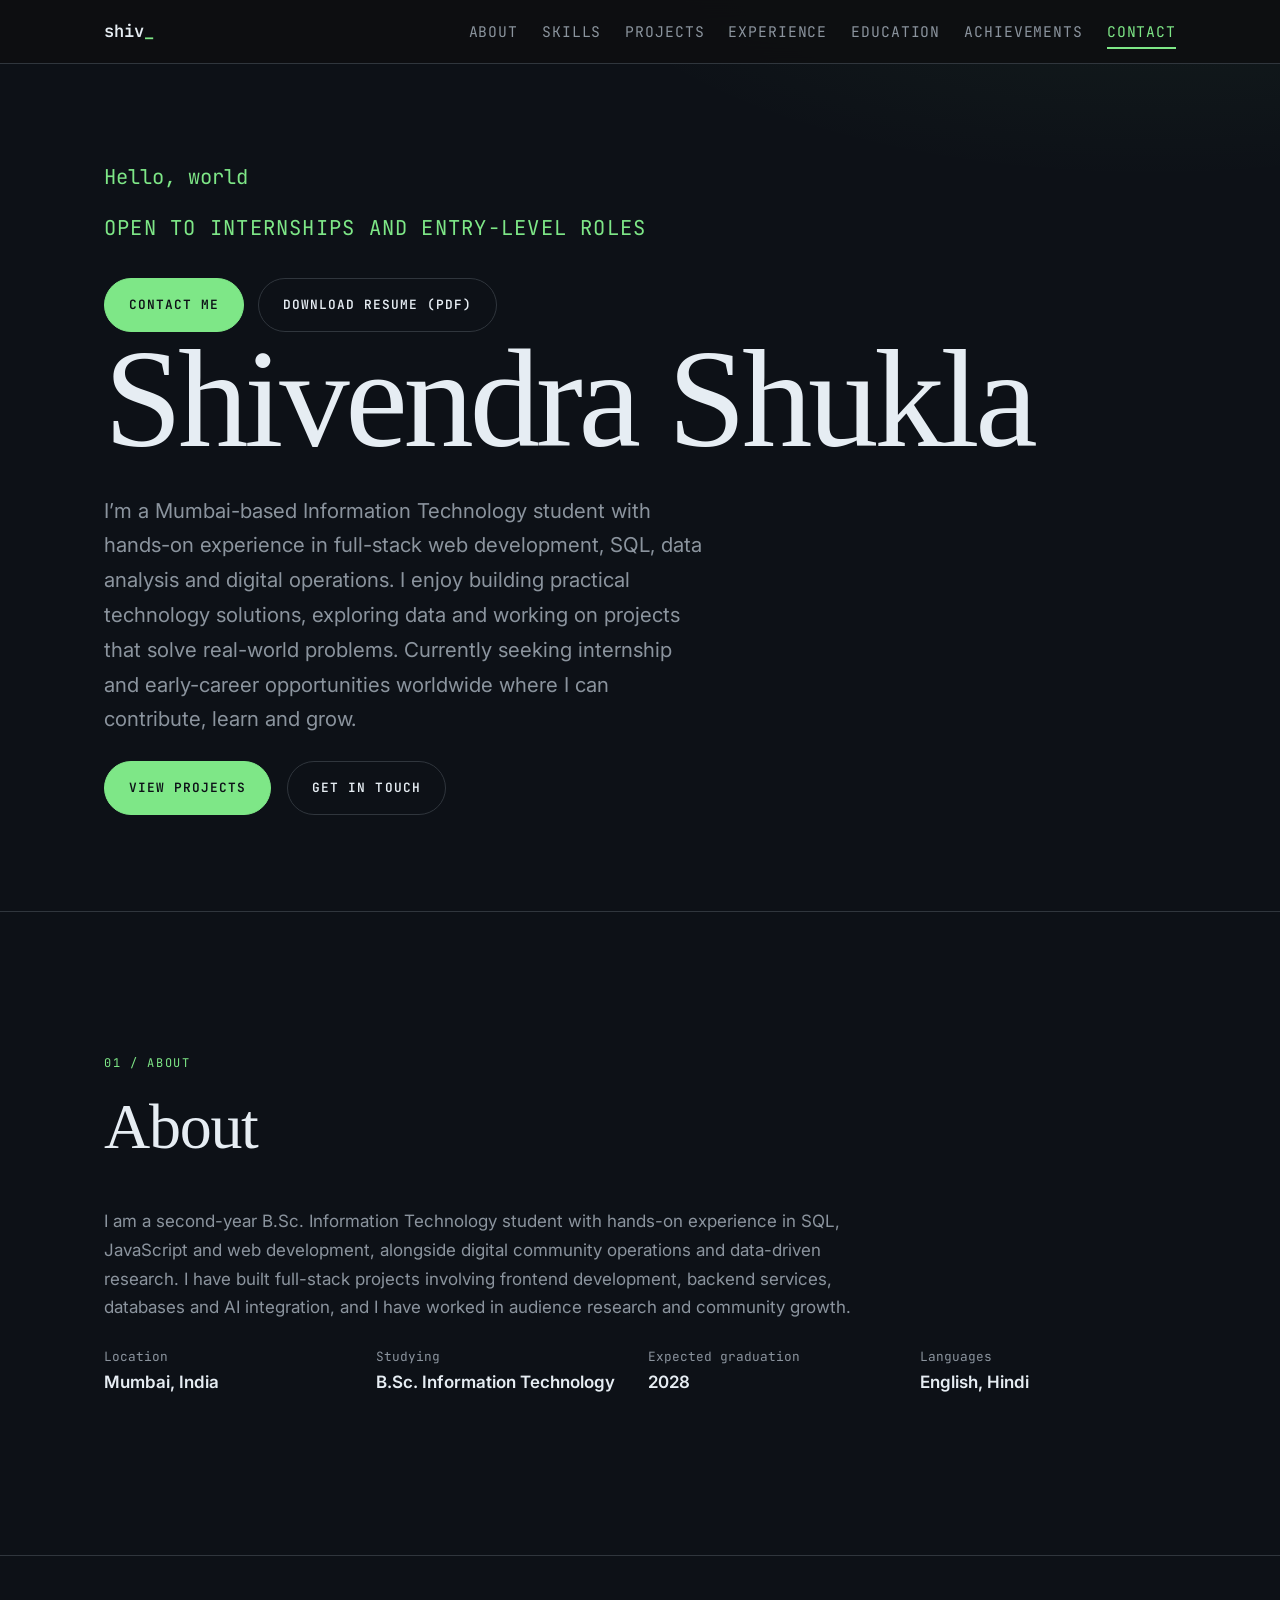
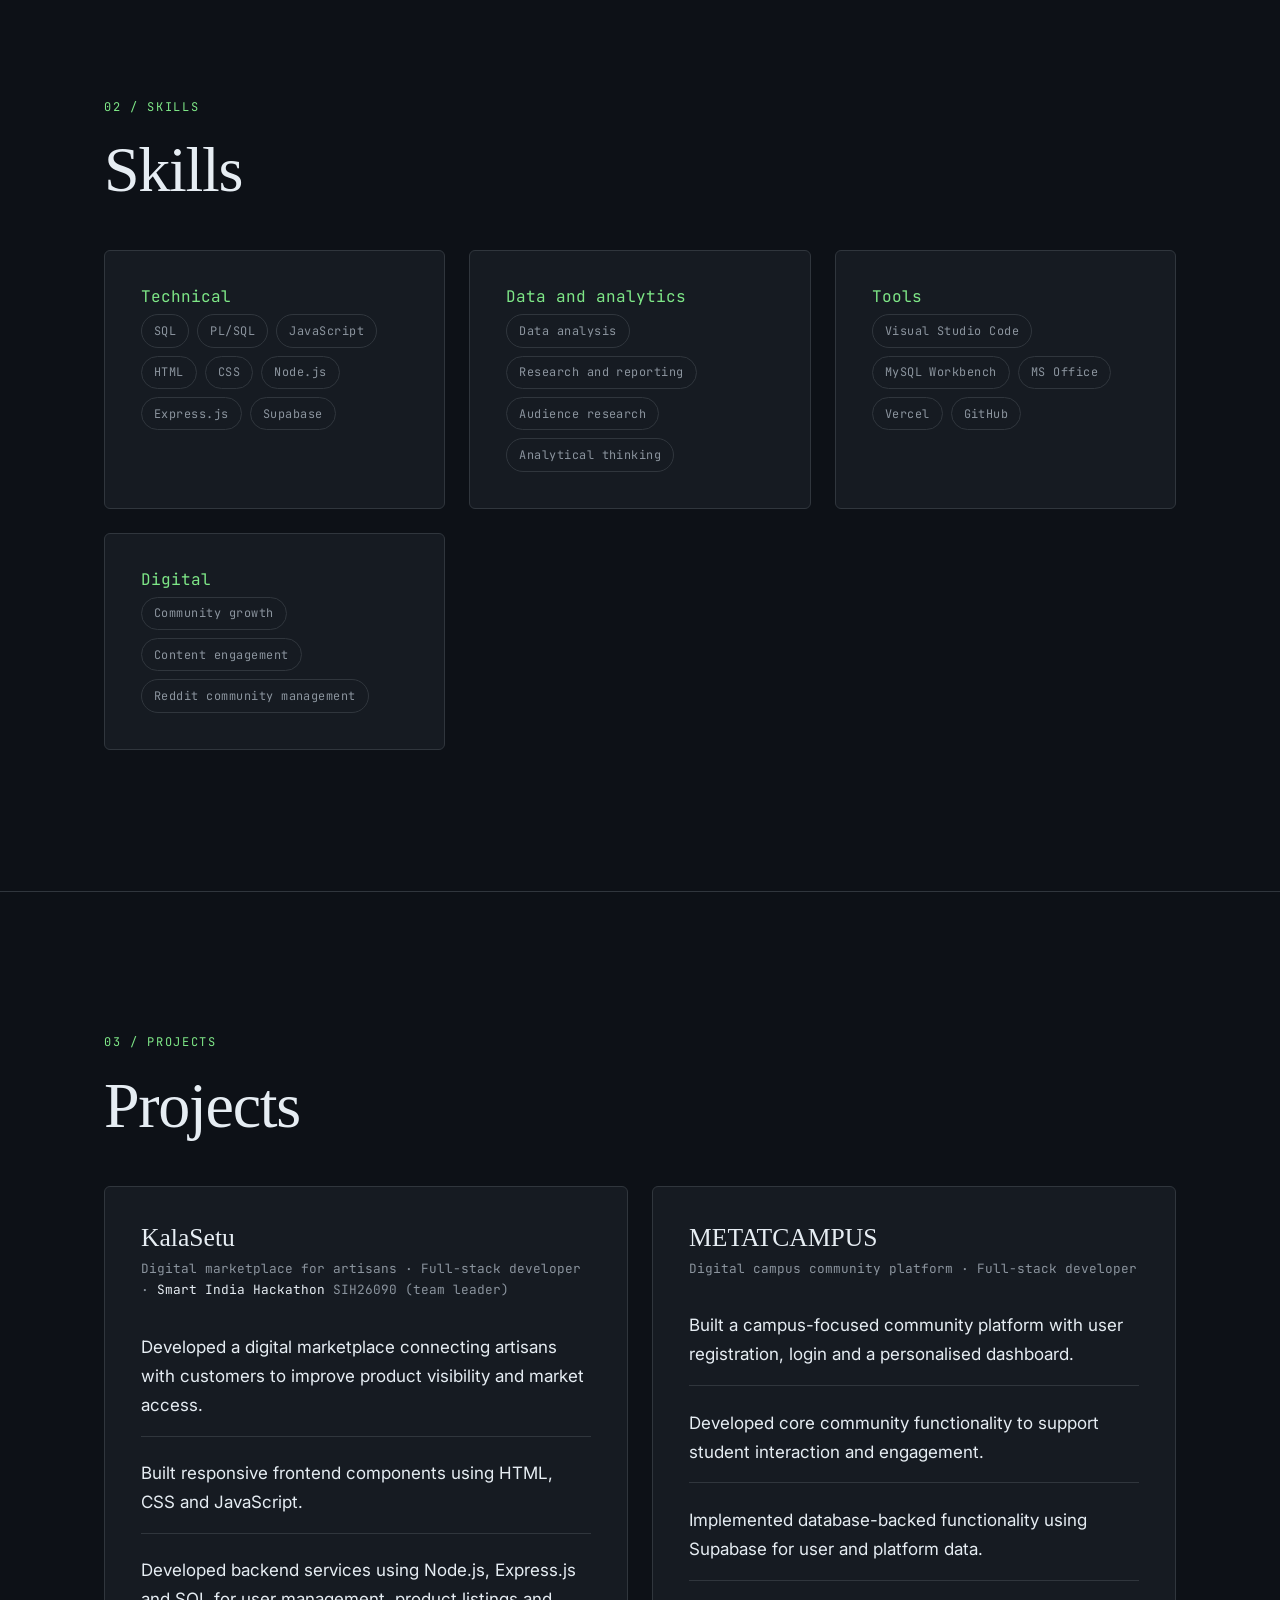
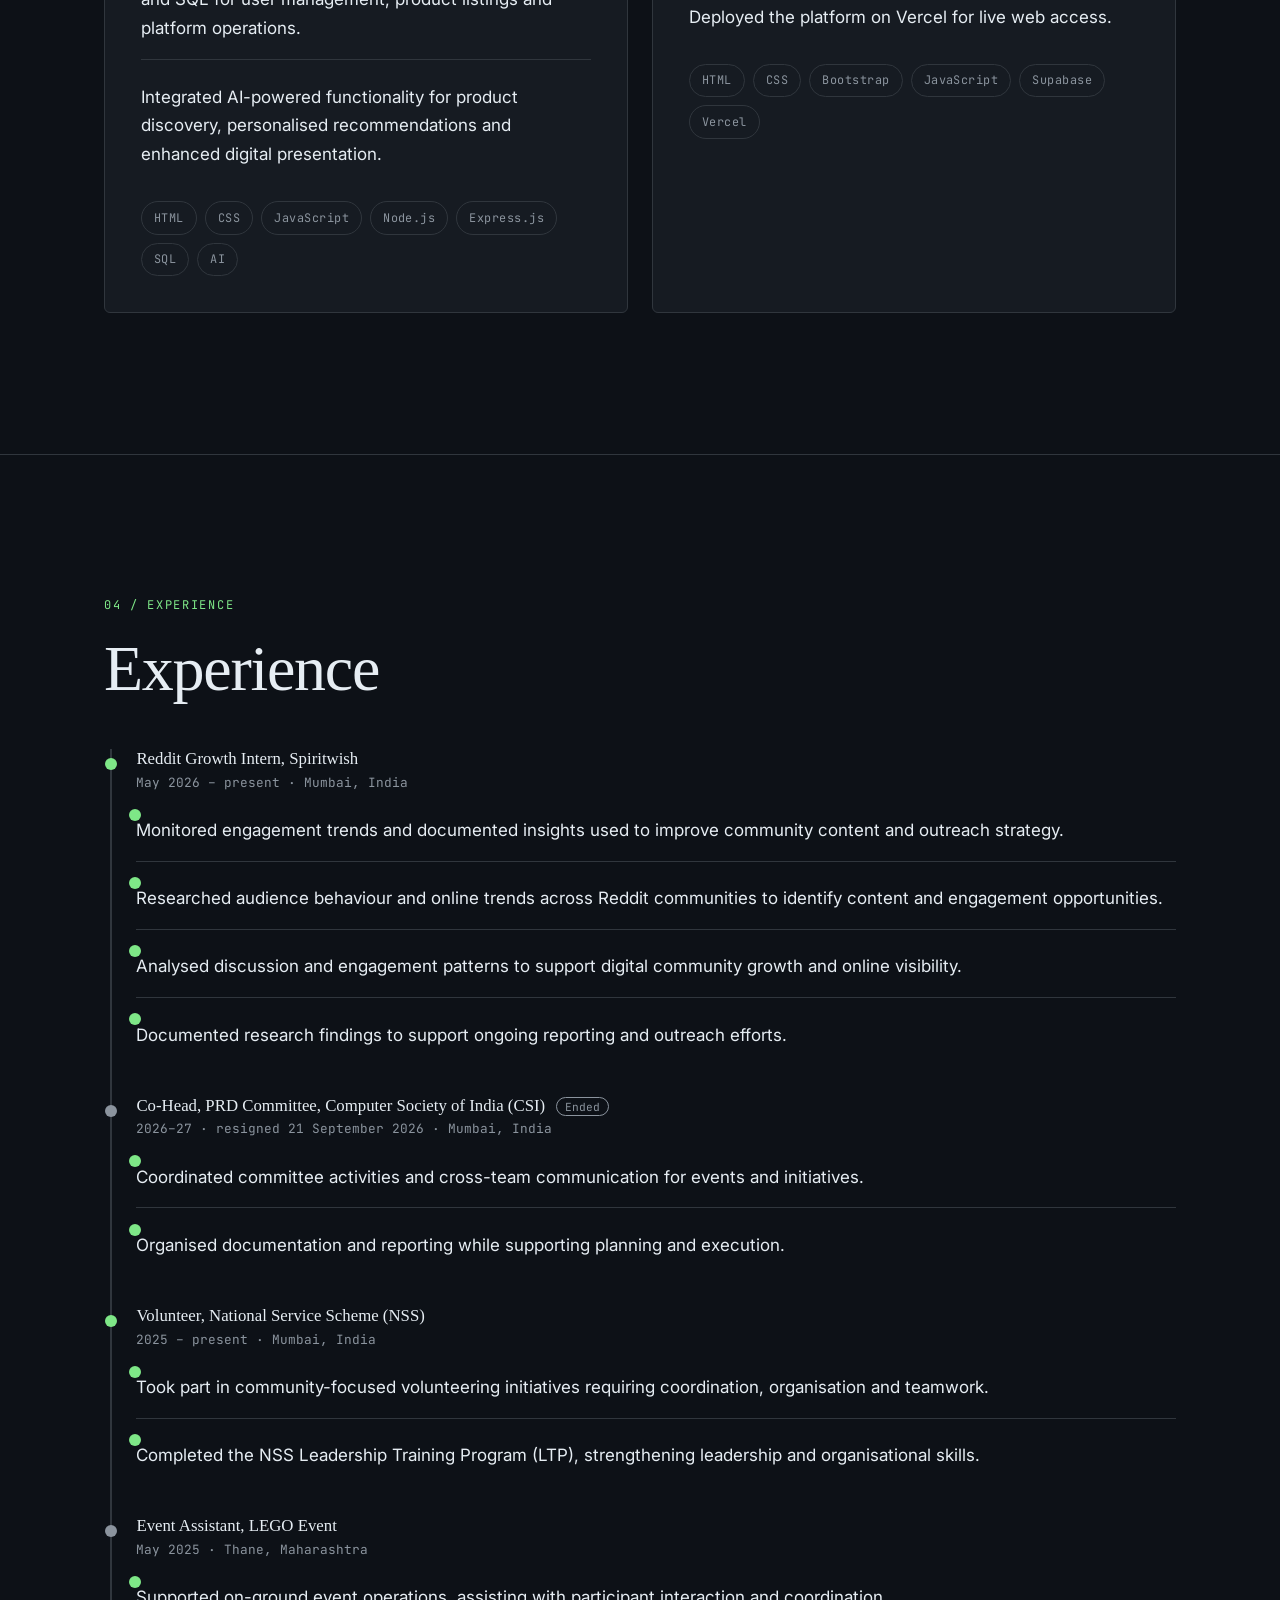
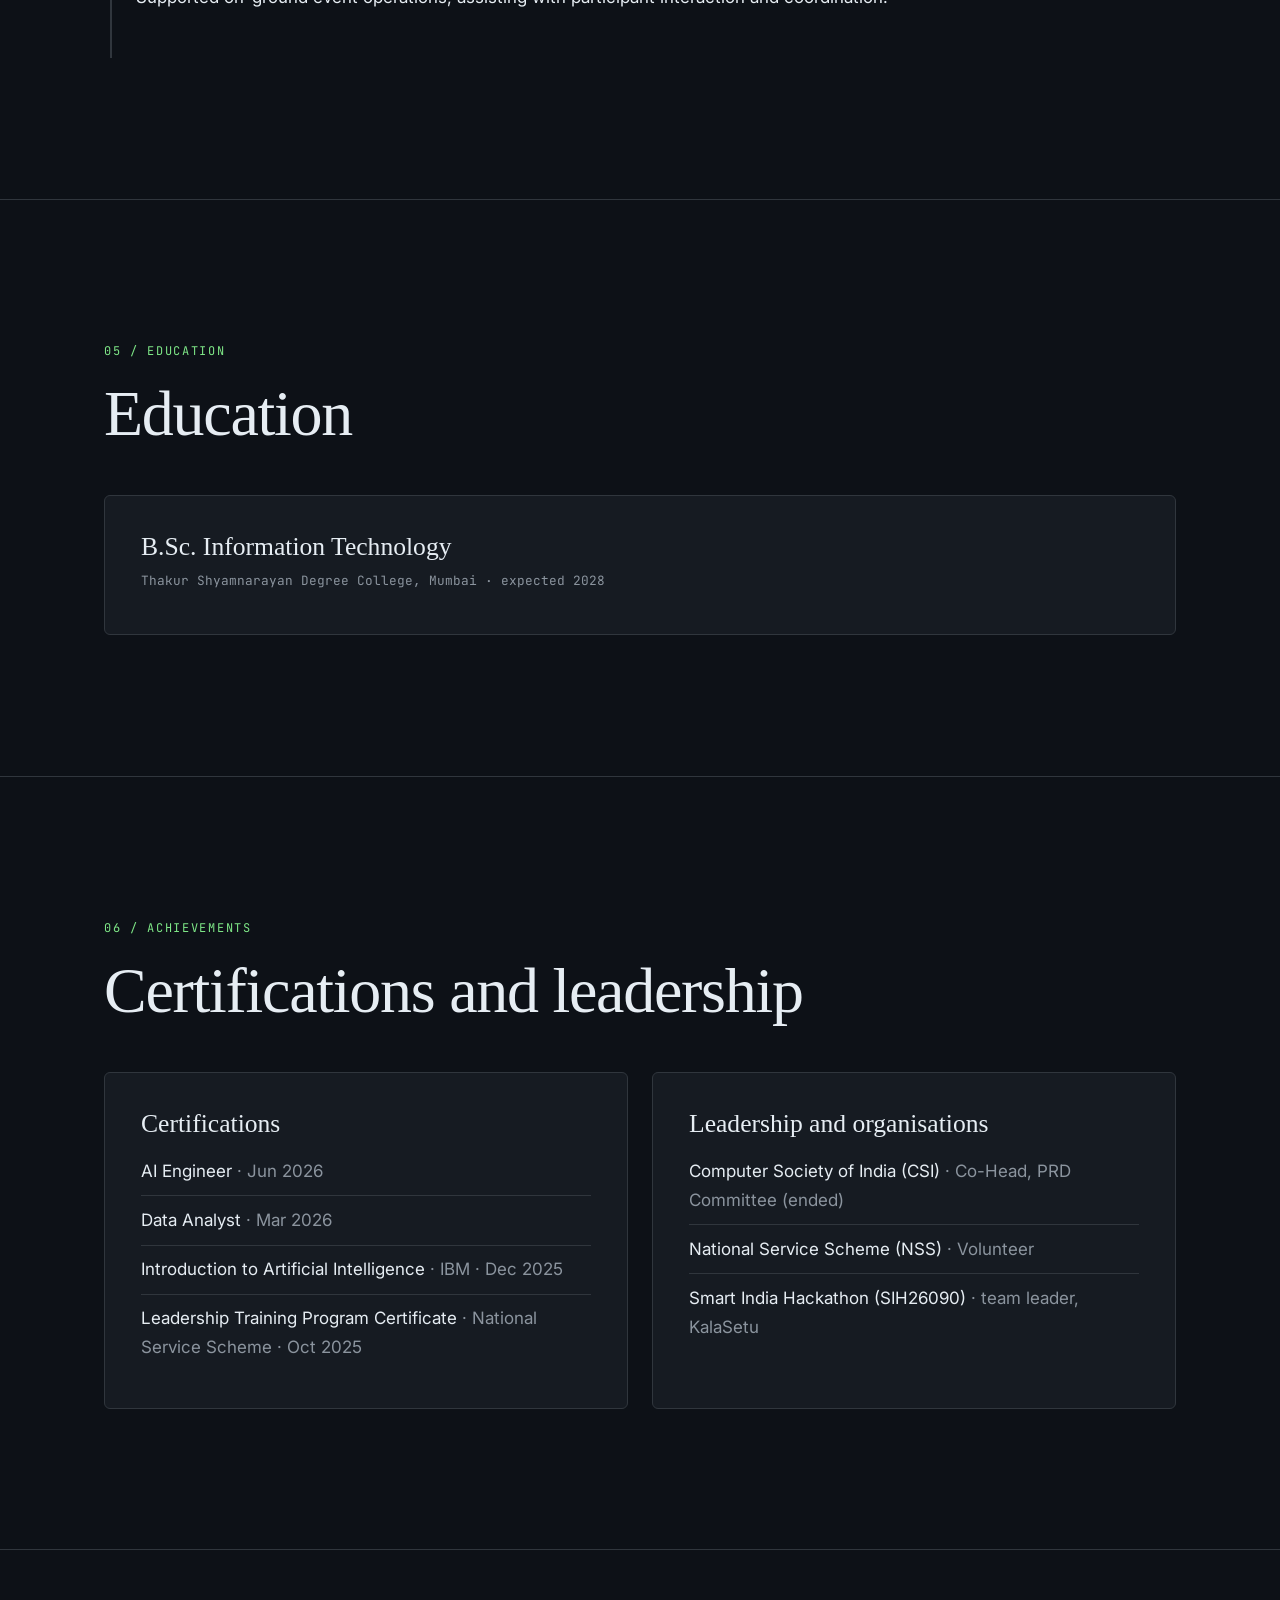
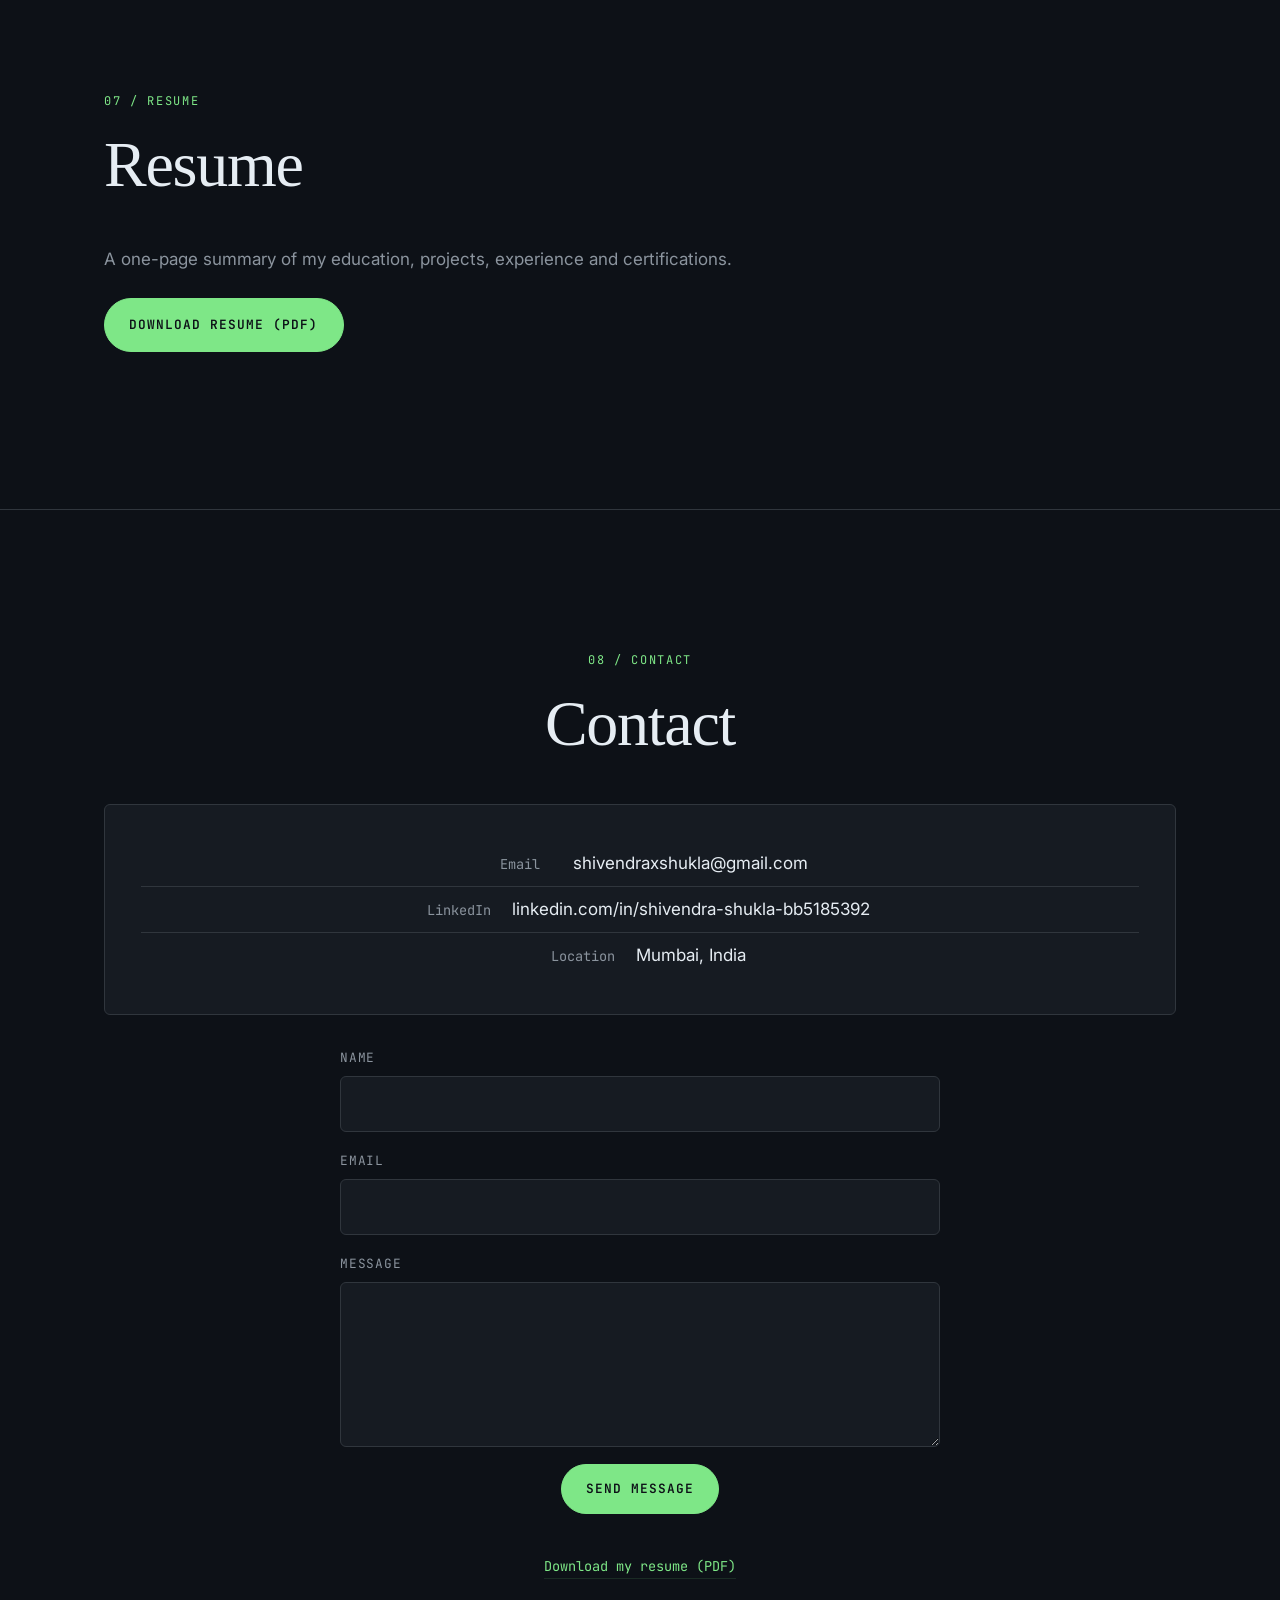
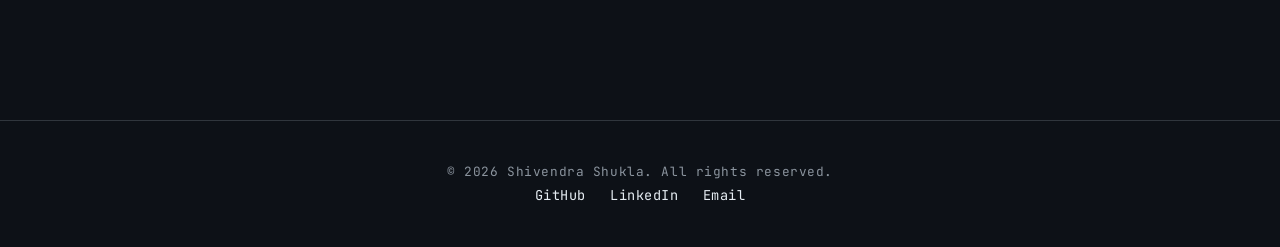
==== index.html @ a7151647 "Hero call to action, resume button, page title and favicon" ====
<!DOCTYPE html>
<html lang="en-GB">
<head>
<meta charset="utf-8">
<meta name="viewport" content="width=device-width, initial-scale=1">
<title>Shivendra Shukla | IT Student and Developer</title>
<meta name="description" content="Portfolio of Shivendra Shukla, a second-year BSc IT student in Mumbai with experience in web development, SQL, data analysis and community operations.">
<meta name="theme-color" content="#0E0F11">
<link rel="preconnect" href="https://fonts.googleapis.com">
<link rel="preconnect" href="https://fonts.gstatic.com" crossorigin>
<link rel="stylesheet" href="https://fonts.googleapis.com/css2?family=Inter:wght@400;600;700&family=JetBrains+Mono:wght@400;600&display=swap">
<link rel="stylesheet" href="assets/css/variables.css">
<link rel="stylesheet" href="assets/css/base.css">
<link rel="stylesheet" href="assets/css/layout.css">
<link rel="stylesheet" href="assets/css/components.css">
<link rel="stylesheet" href="assets/css/sections.css">
<link rel="stylesheet" href="assets/css/content.css">
<link rel="stylesheet" href="assets/css/responsive.css">
  <link rel="stylesheet" href="assets/css/theme.css">
  <link rel="stylesheet" href="assets/css/forms.css">
  <meta name="description" content="Shivendra Shukla is a second-year BSc IT student in Mumbai. Portfolio of projects, experience and certifications.">
  <link rel="canonical" href="https://shivendra-cloud.github.io/shivendra-portfolio/">
  <meta property="og:type" content="website">
  <meta property="og:title" content="Shivendra Shukla | Portfolio">
  <meta property="og:description" content="Portfolio of Shivendra Shukla: projects, experience and certifications.">
  <meta property="og:url" content="https://shivendra-cloud.github.io/shivendra-portfolio/">
  <meta name="twitter:card" content="summary">
  <meta name="twitter:title" content="Shivendra Shukla | Portfolio">
  <script type="application/ld+json">
  {
    "@context": "https://schema.org",
    "@type": "Person",
    "name": "Shivendra Shukla",
    "alternateName": "Shiv",
    "url": "https://shivendra-cloud.github.io/shivendra-portfolio/",
    "sameAs": [
      "https://github.com/shivendra-cloud",
      "https://www.linkedin.com/in/shivendra-shukla-bb5185392"
    ],
    "address": { "@type": "PostalAddress", "addressLocality": "Mumbai", "addressCountry": "IN" }
  }
  </script>
  <link rel="stylesheet" href="assets/css/education.css">
  <link rel="stylesheet" href="assets/css/fx.css">
  <link rel="stylesheet" href="assets/css/motion.css">
  <link rel="stylesheet" href="assets/css/refine.css">
  <link rel="stylesheet" href="assets/css/final.css">
  <link rel="stylesheet" href="assets/css/finish.css">
  <link rel="stylesheet" href="assets/css/center.css">
  <link rel="stylesheet" href="assets/css/mobile.css">
  <link rel="icon" href="assets/favicon.svg" type="image/svg+xml">
  <link rel="stylesheet" href="assets/css/hero.css">
</head>
<body>
<a class="skip-link" href="#main">Skip to content</a>

<header class="site-header">
  <div class="container">
    <a class="brand" href="#top">shiv<span>_</span></a>
    <button class="nav-toggle" aria-expanded="false" aria-controls="site-nav">Menu</button>
    <nav class="site-nav" id="site-nav" aria-label="Main">
      <ul>
        <li><a href="#about">About</a></li>
        <li><a href="#skills">Skills</a></li>
        <li><a href="#projects">Projects</a></li>
        <li><a href="#experience">Experience</a></li>
        <li><a href="#education">Education</a></li>
        <li><a href="#achievements">Achievements</a></li>
        <li><a href="#contact">Contact</a></li>
      </ul>
    </nav>
  </div>
</header>

<main id="main">
  <section class="hero" id="top">
    <div class="container">
      <p class="hero__meta">Hello, world</p>
    <p class="hero-status">Open to internships and entry-level roles</p>
    <div class="hero-actions"><a class="btn" href="#contact">Contact me</a><a class="btn btn--ghost" href="assets/Shivendra_Shukla_Resume.pdf" download>Download resume (PDF)</a></div>
      <h1>Shivendra Shukla <span class="muted"></span></h1>
      <p class="hero__lead">I’m a Mumbai-based Information Technology student with hands-on experience in full-stack web development, SQL, data analysis and digital operations. I enjoy building practical technology solutions, exploring data and working on projects that solve real-world problems. Currently seeking internship and early-career opportunities worldwide where I can contribute, learn and grow.</p>
      <div class="hero__actions">
        <a class="btn btn--primary" href="#projects">View projects</a>
        <a class="btn btn--ghost" href="#contact">Get in touch</a>
      </div>
    </div>
  </section>

  <section class="section about" id="about">
    <div class="container">
      <p class="section__label">01 / About</p>
      <h2 class="section__title">About</h2>
      <p>I am a second-year B.Sc. Information Technology student with hands-on experience in SQL, JavaScript and web development, alongside digital community operations and data-driven research. I have built full-stack projects involving frontend development, backend services, databases and AI integration, and I have worked in audience research and community growth.</p>
      <dl class="facts">
        <div class="fact"><dt>Location</dt><dd>Mumbai, India</dd></div>
        <div class="fact"><dt>Studying</dt><dd>B.Sc. Information Technology</dd></div>
        <div class="fact"><dt>Expected graduation</dt><dd>2028</dd></div>
        <div class="fact"><dt>Languages</dt><dd>English, Hindi</dd></div>
      </dl>
    </div>
  </section>

  <section class="section" id="skills">
    <div class="container">
      <p class="section__label">02 / Skills</p>
      <h2 class="section__title">Skills</h2>
      <div class="grid">
        <div class="card skill-group"><h3>Technical</h3><div class="tags"><span class="tag">SQL</span><span class="tag">PL/SQL</span><span class="tag">JavaScript</span><span class="tag">HTML</span><span class="tag">CSS</span><span class="tag">Node.js</span><span class="tag">Express.js</span><span class="tag">Supabase</span></div></div>
        <div class="card skill-group"><h3>Data and analytics</h3><div class="tags"><span class="tag">Data analysis</span><span class="tag">Research and reporting</span><span class="tag">Audience research</span><span class="tag">Analytical thinking</span></div></div>
        <div class="card skill-group"><h3>Tools</h3><div class="tags"><span class="tag">Visual Studio Code</span><span class="tag">MySQL Workbench</span><span class="tag">MS Office</span><span class="tag">Vercel</span><span class="tag">GitHub</span></div></div>
        <div class="card skill-group"><h3>Digital</h3><div class="tags"><span class="tag">Community growth</span><span class="tag">Content engagement</span><span class="tag">Reddit community management</span></div></div>
      </div>
    </div>
  </section>

  <section class="section" id="projects">
    <div class="container">
      <p class="section__label">03 / Projects</p>
      <h2 class="section__title">Projects</h2>
      <div class="grid">
        <article class="card project">
          <h3><a href="https://kala-setu-delta.vercel.app/" target="_blank" rel="noopener noreferrer">KalaSetu</a></h3>
          <p class="project__meta">Digital marketplace for artisans &middot; Full-stack developer &middot; <a href="https://www.sih.gov.in/" target="_blank" rel="noopener noreferrer">Smart India Hackathon</a> SIH26090 (team leader)</p>
          <ul class="bullets">
            <li>Developed a digital marketplace connecting artisans with customers to improve product visibility and market access.</li>
            <li>Built responsive frontend components using HTML, CSS and JavaScript.</li>
            <li>Developed backend services using Node.js, Express.js and SQL for user management, product listings and platform operations.</li>
            <li>Integrated AI-powered functionality for product discovery, personalised recommendations and enhanced digital presentation.</li>
          </ul>
          <div class="tags"><span class="tag">HTML</span><span class="tag">CSS</span><span class="tag">JavaScript</span><span class="tag">Node.js</span><span class="tag">Express.js</span><span class="tag">SQL</span><span class="tag">AI</span></div>
          <!-- TODO: add repo and demo links -->
        </article>
        <article class="card project">
          <h3><a href="https://metatcampus.vercel.app/index.html" target="_blank" rel="noopener noreferrer">METATCAMPUS</a></h3>
          <p class="project__meta">Digital campus community platform &middot; Full-stack developer</p>
          <ul class="bullets">
            <li>Built a campus-focused community platform with user registration, login and a personalised dashboard.</li>
            <li>Developed core community functionality to support student interaction and engagement.</li>
            <li>Implemented database-backed functionality using Supabase for user and platform data.</li>
            <li>Deployed the platform on Vercel for live web access.</li>
          </ul>
          <div class="tags"><span class="tag">HTML</span><span class="tag">CSS</span><span class="tag">Bootstrap</span><span class="tag">JavaScript</span><span class="tag">Supabase</span><span class="tag">Vercel</span></div>
          <!-- TODO: add repo and live demo links -->
        </article>
      </div>
    </div>
  </section>

  <section class="section" id="experience">
    <div class="container">
      <p class="section__label">04 / Experience</p>
      <h2 class="section__title">Experience</h2>
      <ul class="timeline">
        <li>
          <h3>Reddit Growth Intern, Spiritwish</h3>
          <p class="timeline__when">May 2026 &ndash; present &middot; Mumbai, India</p>
          <ul class="bullets">
            <li>Monitored engagement trends and documented insights used to improve community content and outreach strategy.</li>
            <li>Researched audience behaviour and online trends across Reddit communities to identify content and engagement opportunities.</li>
            <li>Analysed discussion and engagement patterns to support digital community growth and online visibility.</li>
            <li>Documented research findings to support ongoing reporting and outreach efforts.</li>
          </ul>
        </li>
        <li class="is-ended">
          <h3>Co-Head, PRD Committee, Computer Society of India (CSI) <span class="badge">Ended</span></h3>
          <p class="timeline__when">2026&ndash;27 &middot; resigned 21 September 2026 &middot; Mumbai, India</p>
          <ul class="bullets">
            <li>Coordinated committee activities and cross-team communication for events and initiatives.</li>
            <li>Organised documentation and reporting while supporting planning and execution.</li>
          </ul>
        </li>
        <li>
          <h3>Volunteer, National Service Scheme (NSS)</h3>
          <p class="timeline__when">2025 &ndash; present &middot; Mumbai, India</p>
          <ul class="bullets">
            <li>Took part in community-focused volunteering initiatives requiring coordination, organisation and teamwork.</li>
            <li>Completed the NSS Leadership Training Program (LTP), strengthening leadership and organisational skills.</li>
          </ul>
        </li>
        <li class="is-ended">
          <h3>Event Assistant, LEGO Event</h3>
          <p class="timeline__when">May 2025 &middot; Thane, Maharashtra</p>
          <ul class="bullets">
            <li>Supported on-ground event operations, assisting with participant interaction and coordination.</li>
          </ul>
        </li>
      </ul>
    </div>
  </section>

  <section class="section" id="education">
    <div class="container">
      <p class="section__label">05 / Education</p>
      <h2 class="section__title">Education</h2>
      <div class="card">
        <h3>B.Sc. Information Technology</h3>
        <p class="timeline__when">Thakur Shyamnarayan Degree College, Mumbai &middot; expected 2028</p>
      </div>
    </div>
  </section>

  <section class="section" id="achievements">
    <div class="container">
      <p class="section__label">06 / Achievements</p>
      <h2 class="section__title">Certifications and leadership</h2>
      <div class="grid">
        <div class="card">
          <h3>Certifications</h3>
          <ul class="cert-list">
            <li>AI Engineer <span class="muted">&middot; Jun 2026</span></li>
            <li>Data Analyst <span class="muted">&middot; Mar 2026</span></li>
            <li>Introduction to Artificial Intelligence <span class="muted">&middot; IBM &middot; Dec 2025</span></li>
            <li>Leadership Training Program Certificate <span class="muted">&middot; National Service Scheme &middot; Oct 2025</span></li>
          </ul>
        </div>
        <div class="card">
          <h3>Leadership and organisations</h3>
          <ul class="cert-list">
            <li>Computer Society of India (CSI) <span class="muted">&middot; Co-Head, PRD Committee (ended)</span></li>
            <li>National Service Scheme (NSS) <span class="muted">&middot; Volunteer</span></li>
            <li>Smart India Hackathon (SIH26090) <span class="muted">&middot; team leader, KalaSetu</span></li>
          </ul>
        </div>
      </div>
    </div>
  </section>

  <section class="section" id="resume"><div class="container"><p class="section__label">07 / Resume</p><h2 class="section__title">Resume</h2><p class="muted">A one-page summary of my education, projects, experience and certifications.</p><p><a class="btn" href="assets/Shivendra_Shukla_Resume.pdf" download>Download resume (PDF)</a></p></div></section>

  <section class="section" id="contact">
    <div class="container">
      <p class="section__label">08 / Contact</p>
      <h2 class="section__title">Contact</h2>
      <div class="card">
        <ul class="contact-list">
          <li><span class="mono">Email</span> <a href="mailto:shivendraxshukla@gmail.com">shivendraxshukla@gmail.com</a></li>
          <li><span class="mono">LinkedIn</span> <a href="https://www.linkedin.com/in/shivendra-shukla-bb5185392" rel="noopener">linkedin.com/in/shivendra-shukla-bb5185392</a></li>
          <li><span class="mono">Location</span> Mumbai, India</li>
        </ul>
      </div>
    </div>
  </section>
</main>

<footer class="site-footer">
  <div class="container"><p>&copy; <span id="year">2026</span> Shivendra Shukla. All rights reserved.</p></div>
</footer>

<script src="assets/js/navigation.js" defer></script>
<script src="assets/js/main.js" defer></script>
<script src="assets/js/animations.js" defer></script>
<script src="assets/js/contact.js" defer></script>
<script src="assets/js/background.js" defer></script>
<script src="assets/js/interactions.js" defer></script>
<script src="assets/js/motion.js" defer></script>
<script src="assets/js/intro.js" defer></script>
</body>
</html>
---- assets/css/variables.css ----
:root{
  --bg:#0E0F11; --surface:#16181B; --border:#26292E;
  --text:#F2F2F0; --muted:#9A9EA6;
  --accent:#B5F23D; --accent-ink:#0E0F11;
  --font-sans:"Inter",system-ui,-apple-system,"Segoe UI",sans-serif;
  --font-mono:"JetBrains Mono",ui-monospace,Consolas,monospace;
  --s1:.5rem; --s2:1rem; --s3:1.5rem; --s4:2.5rem; --s5:4rem; --s6:6rem;
  --radius:12px; --max:1120px; --header-h:64px;
}
---- assets/css/base.css ----
*,*::before,*::after{box-sizing:border-box}
html{scroll-behavior:smooth;scroll-padding-top:calc(var(--header-h) + 1rem);-webkit-text-size-adjust:100%}
body{margin:0;background:var(--bg);color:var(--text);font-family:var(--font-sans);font-size:1rem;line-height:1.65}
h1,h2,h3{line-height:1.2;margin:0 0 var(--s2);font-weight:700}
p{margin:0 0 var(--s2)}
a{color:var(--accent);text-decoration:none}
a:hover{text-decoration:underline}
img{max-width:100%;height:auto;display:block}
ul{margin:0;padding:0;list-style:none}
:focus-visible{outline:3px solid var(--accent);outline-offset:3px;border-radius:4px}
.skip-link{position:absolute;left:-999px;top:0;background:var(--accent);color:var(--accent-ink);padding:.6rem 1rem;z-index:100}
.skip-link:focus{left:var(--s2);top:var(--s2)}
.mono{font-family:var(--font-mono)}
.muted{color:var(--muted)}
.sr-only{position:absolute;width:1px;height:1px;overflow:hidden;clip:rect(0 0 0 0);white-space:nowrap}
@media (prefers-reduced-motion:reduce){
  html{scroll-behavior:auto}
  *,*::before,*::after{animation:none!important;transition:none!important}
}
---- assets/css/layout.css ----
.container{width:100%;max-width:var(--max);margin-inline:auto;padding-inline:var(--s3)}
.site-header{position:sticky;top:0;z-index:50;height:var(--header-h);background:rgba(14,15,17,.9);border-bottom:1px solid var(--border);display:flex;align-items:center}
.site-header .container{display:flex;align-items:center;justify-content:space-between;gap:var(--s2)}
.section{padding-block:var(--s5)}
.section__label{font-family:var(--font-mono);color:var(--accent);font-size:.85rem;margin-bottom:var(--s1)}
.section__title{font-size:clamp(1.6rem,4vw,2.2rem)}
.hero{padding-block:var(--s6)}
.hero h1{font-size:clamp(2.2rem,7vw,4rem)}
.grid{display:grid;gap:var(--s3);grid-template-columns:repeat(auto-fit,minmax(min(100%,280px),1fr))}
.site-footer{border-top:1px solid var(--border);padding-block:var(--s4);color:var(--muted);font-size:.9rem}
---- assets/css/components.css ----
.btn{display:inline-block;padding:.7rem 1.2rem;border-radius:var(--radius);font-weight:600;border:1px solid var(--accent)}
.btn--primary{background:var(--accent);color:var(--accent-ink)}
.btn--primary:hover{text-decoration:none;filter:brightness(1.08)}
.btn--ghost{color:var(--accent)}
.card{background:var(--surface);border:1px solid var(--border);border-radius:var(--radius);padding:var(--s3)}
.tag{display:inline-block;font-family:var(--font-mono);font-size:.8rem;padding:.2rem .6rem;border:1px solid var(--border);border-radius:999px;color:var(--muted)}
---- assets/css/sections.css ----
.brand{font-family:var(--font-mono);font-weight:600;color:var(--text)}
.brand span{color:var(--accent)}
.site-nav ul{display:flex;gap:var(--s3);align-items:center}
.site-nav a{color:var(--muted);font-size:.92rem;padding:.4rem 0;border-bottom:2px solid transparent}
.site-nav a:hover{color:var(--text);text-decoration:none}
.site-nav a[aria-current="true"]{color:var(--accent);border-bottom-color:var(--accent)}
.nav-toggle{display:none;background:none;border:1px solid var(--border);color:var(--text);border-radius:8px;padding:.45rem .8rem;font:inherit;cursor:pointer}
.hero__meta{font-family:var(--font-mono);color:var(--accent);margin-bottom:var(--s2)}
.hero__lead{max-width:60ch;color:var(--muted);font-size:1.1rem}
.hero__actions{display:flex;flex-wrap:wrap;gap:var(--s2);margin-top:var(--s3)}
.about p{max-width:70ch}
.facts{display:grid;gap:var(--s2);margin-top:var(--s3);grid-template-columns:repeat(auto-fit,minmax(min(100%,220px),1fr))}
.fact dt{font-family:var(--font-mono);font-size:.8rem;color:var(--muted)}
.fact dd{margin:0;font-weight:600}
.skill-group h3{font-size:1rem;font-family:var(--font-mono);color:var(--accent)}
.tags{display:flex;flex-wrap:wrap;gap:.5rem}
.project h3{margin-bottom:.25rem}
.project__meta{font-family:var(--font-mono);font-size:.8rem;color:var(--muted);margin-bottom:var(--s2)}
.project .tags{margin-top:var(--s2)}
.timeline{border-left:2px solid var(--border);margin-left:.4rem}
.timeline li{position:relative;padding:0 0 var(--s3) var(--s3)}
.timeline li::before{content:"";position:absolute;left:-7px;top:.55rem;width:12px;height:12px;border-radius:50%;background:var(--accent)}
.timeline li.is-ended::before{background:var(--muted)}
.timeline h3{font-size:1.05rem;margin-bottom:.15rem}
.timeline__when{font-family:var(--font-mono);font-size:.8rem;color:var(--muted);margin-bottom:.4rem}
.badge{font-family:var(--font-mono);font-size:.7rem;border:1px solid var(--muted);color:var(--muted);border-radius:999px;padding:.1rem .5rem;margin-left:.4rem;vertical-align:middle}
.cert-list li{padding:.6rem 0;border-bottom:1px solid var(--border)}
.cert-list li:last-child{border-bottom:0}
---- assets/css/content.css ----
.bullets{list-style:disc;padding-left:1.2rem;color:var(--muted)}
.bullets li{margin-bottom:.4rem}
.bullets li::marker{color:var(--accent)}
.contact-list li{padding:.5rem 0;border-bottom:1px solid var(--border)}
.contact-list li:last-child{border-bottom:0}
.contact-list .mono{color:var(--muted);font-size:.85rem;display:inline-block;min-width:6rem}
.timeline .bullets{margin-top:.4rem}
---- assets/css/responsive.css ----
@media (max-width:820px){
  .nav-toggle{display:inline-block}
  .site-nav{display:none;position:absolute;top:var(--header-h);left:0;right:0;background:var(--bg);border-bottom:1px solid var(--border);padding:var(--s2) var(--s3)}
  .site-nav.is-open{display:block}
  .site-nav ul{flex-direction:column;align-items:flex-start;gap:var(--s1)}
}
@media (max-width:640px){
  .section{padding-block:var(--s4)}
  .hero{padding-block:var(--s5)}
}
---- assets/css/theme.css ----
/* Scroll reveal: only applied when JS adds .js-reveal (never under reduced motion) */
.js-reveal .reveal-target {
  opacity: 0;
  transform: translateY(16px);
  transition: opacity 0.6s ease, transform 0.6s ease;
}
.js-reveal .reveal-target.is-visible {
  opacity: 1;
  transform: none;
}
@media (prefers-reduced-motion: reduce) {
  .js-reveal .reveal-target {
    opacity: 1;
    transform: none;
    transition: none;
  }
}
---- assets/css/education.css ----
#education .edu-card {
  max-width: 640px;
  padding: 1.25rem 1.5rem;
  border: 1px solid var(--border);
  border-left: 3px solid var(--accent);
  border-radius: 10px;
  background: var(--surface);
}
#education .edu-degree {
  margin: 0 0 0.35rem;
  font-size: 1.15rem;
}
#education .edu-school {
  margin: 0 0 0.75rem;
  color: var(--text);
}
#education .edu-year {
  display: inline-block;
  margin: 0;
  padding: 0.2rem 0.6rem;
  border: 1px solid var(--border);
  border-radius: 999px;
  font-family: "JetBrains Mono", monospace;
  font-size: 0.8rem;
  color: var(--muted);
}
---- assets/css/fx.css ----
/* Hover lift for interactive elements */
.card,
.btn,
.tag,
.cert-list > *,
.bullets > li {
  transition: transform 0.25s ease, border-color 0.25s ease, box-shadow 0.25s ease;
}
.card:hover,
.btn:hover {
  transform: translateY(-3px);
  border-color: var(--accent);
  box-shadow: 0 8px 24px rgba(126, 231, 135, 0.08);
}
.btn:active {
  transform: translateY(0) scale(0.98);
}

/* Click ripple layer */
.ripple-layer {
  position: fixed;
  inset: 0;
  pointer-events: none;
  z-index: 9999;
  overflow: hidden;
}
.ripple {
  position: absolute;
  width: 18px;
  height: 18px;
  margin: -9px 0 0 -9px;
  border-radius: 50%;
  border: 2px solid var(--accent);
  opacity: 0.8;
  animation: ripple-out 0.7s ease-out forwards;
}
@keyframes ripple-out {
  to {
    transform: scale(9);
    opacity: 0;
  }
}

/* Background canvas sits behind all content */
#bg-canvas {
  position: fixed;
  inset: 0;
  width: 100%;
  height: 100%;
  z-index: -1;
  pointer-events: none;
}

/* Turn everything off for people who ask for reduced motion */
@media (prefers-reduced-motion: reduce) {
  .card,
  .btn,
  .tag,
  .cert-list > *,
  .bullets > li {
    transition: none;
  }
  .card:hover,
  .btn:hover,
  .btn:active {
    transform: none;
  }
  .ripple-layer,
  #bg-canvas {
    display: none;
  }
}
---- assets/css/motion.css ----
/* Scroll progress bar */
#scroll-progress {
  position: fixed;
  top: 0;
  left: 0;
  right: 0;
  height: 3px;
  background: var(--accent);
  transform-origin: 0 50%;
  transform: scaleX(0);
  z-index: 10000;
  pointer-events: none;
}

/* Cursor glow (behind content, mouse users only) */
#cursor-glow {
  position: fixed;
  left: 0;
  top: 0;
  width: 320px;
  height: 320px;
  border-radius: 50%;
  background: radial-gradient(circle, rgba(126, 231, 135, 0.12), transparent 70%);
  pointer-events: none;
  z-index: -1;
  opacity: 0;
  transition: opacity 0.3s ease;
}

/* Hero entrance: only when JS has enabled motion */
@keyframes hero-rise {
  from { opacity: 0; transform: translateY(18px); }
  to   { opacity: 1; transform: none; }
}
.js-motion .hero-in {
  animation: hero-rise 0.7s ease both;
}

/* Scroll-in reveal for headings and cards */
.js-motion .motion-in {
  opacity: 0;
  transform: translateY(20px);
  transition: opacity 0.7s ease, transform 0.7s ease;
}
.js-motion .motion-in.is-shown {
  opacity: 1;
  transform: none;
}

/* Navigation underline slide */
header nav a {
  position: relative;
}
header nav a::after {
  content: "";
  position: absolute;
  left: 0;
  bottom: -4px;
  height: 2px;
  width: 0;
  background: var(--accent);
  transition: width 0.25s ease;
}
header nav a:hover::after,
header nav a:focus-visible::after {
  width: 100%;
}

/* Reduced motion: no movement, content always visible */
@media (prefers-reduced-motion: reduce) {
  #scroll-progress,
  #cursor-glow {
    display: none;
  }
  .js-motion .hero-in,
  .js-motion .motion-in {
    animation: none;
    opacity: 1;
    transform: none;
    transition: none;
  }
  header nav a::after {
    transition: none;
  }
}
---- assets/css/refine.css ----
/* Dark, premium direction: ink background, warm off-white text, champagne accent */
:root {
  --bg: #0A0A0B;
  --surface: #121214;
  --surface-2: #17171A;
  --border: #242428;
  --text: #EDEBE6;
  --muted: #8E8E96;
  --accent: #7EE787;
  --font-display: "Instrument Serif", Georgia, "Times New Roman", serif;
  --font-body: Inter, system-ui, -apple-system, "Segoe UI", sans-serif;
  --font-mono: "JetBrains Mono", ui-monospace, Menlo, Consolas, monospace;
}

html { background: var(--bg); color-scheme: dark; }

body {
  font-family: var(--font-body);
  font-size: 1.0625rem;
  line-height: 1.7;
  color: var(--text);
  background-color: var(--bg);
  background-image: radial-gradient(ellipse 80% 50% at 90% -10%, rgba(126, 231, 135, 0.07), transparent 60%);
  background-attachment: fixed;
  -webkit-font-smoothing: antialiased;
}

p { color: var(--muted); margin: 0 0 1rem; }
a { color: var(--text); text-underline-offset: 4px; }
a:hover { color: var(--accent); }
:focus-visible { outline: 2px solid var(--accent); outline-offset: 3px; }

/* Header */
header {
  background: rgba(10, 10, 11, 0.8);
  backdrop-filter: blur(12px);
  -webkit-backdrop-filter: blur(12px);
  border-bottom: 1px solid var(--border);
}
header nav a {
  font-family: var(--font-mono);
  font-size: 0.8rem;
  letter-spacing: 0.06em;
  text-transform: uppercase;
  color: var(--muted);
}
header nav a:hover { color: var(--text); }

/* Sections */
.section {
  border-top: 1px solid var(--border);
  padding-block: clamp(5rem, 11vw, 9rem);
}
.section__label {
  font-family: var(--font-mono);
  font-size: 0.75rem;
  letter-spacing: 0.14em;
  text-transform: uppercase;
  color: var(--accent);
  margin-bottom: 1.25rem;
}
.section__title {
  font-family: var(--font-display);
  font-weight: 400;
  font-size: clamp(2.6rem, 5.5vw, 4rem);
  line-height: 1.02;
  letter-spacing: -0.02em;
  color: var(--text);
  margin: 0 0 3rem;
}

/* Hero: large editorial name */
section:first-of-type h1 {
  font-family: var(--font-display);
  font-weight: 400;
  font-size: clamp(3.8rem, 11vw, 9rem);
  line-height: 0.95;
  letter-spacing: -0.03em;
  color: var(--text);
  margin: 0 0 1.75rem;
}
section:first-of-type p {
  font-size: clamp(1.1rem, 1.6vw, 1.3rem);
  max-width: 46ch;
}

/* Headings inside content */
h2, h3 { font-family: var(--font-display); font-weight: 400; color: var(--text); }
h3 { font-size: 1.6rem; line-height: 1.2; margin: 0 0 0.5rem; }

/* Cards */
.card {
  background: var(--surface);
  border: 1px solid var(--border);
  border-radius: 6px;
  padding: clamp(1.5rem, 3vw, 2.25rem);
  box-shadow: none;
  transition: border-color 0.3s ease, transform 0.3s ease;
}
.card:hover {
  border-color: rgba(126, 231, 135, 0.45);
}
.card h3 a { color: var(--text); text-decoration: none; }
.card h3 a:hover { color: var(--accent); }

/* Lists */
.cert-list, .bullets { list-style: none; padding: 0; margin: 0; }
.cert-list > *, .bullets > li {
  padding: 1rem 0;
  border-bottom: 1px solid var(--border);
  color: var(--text);
}
.cert-list > *:last-child, .bullets > li:last-child { border-bottom: 0; }

/* Buttons */
.btn {
  display: inline-flex;
  align-items: center;
  gap: 0.5rem;
  font-family: var(--font-mono);
  font-size: 0.8rem;
  letter-spacing: 0.08em;
  text-transform: uppercase;
  padding: 0.95rem 1.5rem;
  border-radius: 999px;
  border: 1px solid var(--accent);
  background: var(--accent);
  color: #0A0A0B;
  text-decoration: none;
  transition: background 0.25s ease, color 0.25s ease, transform 0.25s ease;
}
.btn:hover {
  background: transparent;
  color: var(--accent);
  transform: translateY(-2px);
}

/* Tags */
.tag {
  display: inline-block;
  font-family: var(--font-mono);
  font-size: 0.74rem;
  letter-spacing: 0.04em;
  padding: 0.35rem 0.75rem;
  border: 1px solid var(--border);
  border-radius: 999px;
  color: var(--muted);
  background: transparent;
}

/* Footer */
footer {
  border-top: 1px solid var(--border);
  font-family: var(--font-mono);
  font-size: 0.8rem;
  letter-spacing: 0.04em;
  color: var(--muted);
}

/* Education card: keep it contained */
#education .edu-card { border-left: 2px solid var(--accent); }
#education .edu-degree { font-family: var(--font-display); font-size: 1.9rem; }
#education .edu-year { border-color: var(--border); color: var(--muted); }

/* Resume download */
#resume .btn { margin-top: 0.5rem; }

@media (max-width: 720px) {
  body { font-size: 1rem; }
  .section { padding-block: 4rem; }
  .section__title { margin-bottom: 2rem; }
}
---- assets/css/final.css ----
/* Final layer: developer palette (GitHub-dark inspired), contact form and footer fixes */
:root {
  --bg: #0D1117;
  --surface: #161B22;
  --surface-2: #1C2129;
  --border: #30363D;
  --text: #E6EDF3;
  --muted: #8B949E;
  --accent: #7EE787;
  --accent-soft: rgba(126, 231, 135, 0.12);
}

/* Contact form: stacked layout, styled fields */
#contact form,
.contact-form {
  display: grid;
  gap: 1.1rem;
  max-width: 600px;
  margin-top: 2rem;
}
#contact form label,
.contact-form label {
  display: grid;
  gap: 0.45rem;
  font-family: var(--font-mono);
  font-size: 0.8rem;
  letter-spacing: 0.06em;
  text-transform: uppercase;
  color: var(--muted);
}
#contact input,
#contact textarea,
.contact-form input,
.contact-form textarea {
  width: 100%;
  box-sizing: border-box;
  background: var(--surface);
  color: var(--text);
  border: 1px solid var(--border);
  border-radius: 6px;
  padding: 0.85rem 1rem;
  font: inherit;
  font-size: 1rem;
  text-transform: none;
  letter-spacing: normal;
}
#contact input:focus,
#contact textarea:focus,
.contact-form input:focus,
.contact-form textarea:focus {
  outline: none;
  border-color: var(--accent);
  box-shadow: 0 0 0 3px var(--accent-soft);
}
#contact textarea,
.contact-form textarea {
  min-height: 140px;
  resize: vertical;
}
#contact form button[type="submit"],
.contact-form button[type="submit"] {
  justify-self: start;
  cursor: pointer;
}
#contact form button:disabled {
  opacity: 0.6;
  cursor: wait;
}
.field-error {
  color: #FF7B72;
  font-family: var(--font-body);
  font-size: 0.9rem;
  text-transform: none;
  letter-spacing: normal;
  margin: 0;
}
.form-status {
  font-family: var(--font-mono);
  font-size: 0.85rem;
  color: var(--muted);
  margin: 0;
}
.hp-field { position: absolute; left: -10000px; width: 1px; height: 1px; overflow: hidden; }

/* Resume link under the form */
#contact .resume-link {
  display: inline-block;
  margin-top: 1.5rem;
  font-family: var(--font-mono);
  font-size: 0.85rem;
  color: var(--accent);
  text-decoration: none;
  border-bottom: 1px solid var(--accent-soft);
}
#contact .resume-link:hover { border-bottom-color: var(--accent); }

/* Footer: aligned container, social links in a row */
footer {
  padding-block: 2.5rem;
  background: var(--bg);
}
footer .social-links {
  display: flex;
  flex-wrap: wrap;
  gap: 1.5rem;
  list-style: none;
  padding: 0;
  margin: 0 0 1.25rem;
}
footer .social-links a {
  font-family: var(--font-mono);
  font-size: 0.85rem;
  color: var(--text);
  text-decoration: none;
}
footer .social-links a:hover { color: var(--accent); }
footer p { font-family: var(--font-mono); font-size: 0.8rem; margin: 0; }

/* Developer touches: hover accents on cards and links */
.card:hover { border-color: var(--accent); }
.section__label { color: var(--accent); }
.btn { background: var(--accent); border-color: var(--accent); color: #0D1117; }
.btn:hover { background: transparent; color: var(--accent); }
::selection { background: var(--accent); color: #0D1117; }
---- assets/css/finish.css ----
/* Footer: everything centred */
footer {
  text-align: center;
}
footer > *,
footer .container {
  margin-left: auto;
  margin-right: auto;
}
footer .container {
  display: flex;
  flex-direction: column;
  align-items: center;
  gap: 1rem;
}
footer .social-links {
  justify-content: center;
  margin: 0;
}
footer p {
  text-align: center;
}

/* Intro overlay: "Hello world" typed in, then slides up */
html.intro-active {
  overflow: hidden;
}
#intro {
  position: fixed;
  inset: 0;
  z-index: 100000;
  background: var(--bg);
  display: flex;
  align-items: center;
  justify-content: center;
  clip-path: inset(0 0 0 0);
  transition: clip-path 0.9s cubic-bezier(0.7, 0, 0.2, 1);
  cursor: pointer;
}
#intro.is-leaving {
  clip-path: inset(0 0 100% 0);
}
.intro-text {
  font-family: var(--font-mono);
  font-size: clamp(2.6rem, 9vw, 7rem);
  font-weight: 600;
  letter-spacing: -0.02em;
  color: var(--text);
  white-space: pre;
}
.intro-char {
  display: inline-block;
  opacity: 0;
  transform: translateY(40px) rotateX(-90deg);
  animation: intro-char-in 0.6s cubic-bezier(0.2, 0.8, 0.2, 1) forwards;
}
.intro-char.is-accent {
  color: var(--accent);
}
@keyframes intro-char-in {
  to { opacity: 1; transform: none; }
}
.intro-cursor {
  color: var(--accent);
  animation: intro-blink 0.7s steps(2) infinite;
}
@keyframes intro-blink {
  50% { opacity: 0; }
}
@media (prefers-reduced-motion: reduce) {
  #intro { display: none; }
  html.intro-active { overflow: auto; }
}
---- assets/css/center.css ----
/* Centre the bottom options: contact form, button, resume link and footer links */
#contact .container,
#contact .section__label,
#contact .section__title {
  text-align: center;
}
#contact form,
#contact .contact-form {
  margin-left: auto;
  margin-right: auto;
  justify-items: center;
}
#contact form label {
  width: 100%;
  max-width: 600px;
  margin-left: auto;
  margin-right: auto;
  text-align: left;
}
#contact form input,
#contact form textarea {
  max-width: 600px;
  margin-left: auto;
  margin-right: auto;
}
#contact form button[type="submit"] {
  justify-self: center;
  margin-left: auto;
  margin-right: auto;
}
#contact .form-status {
  text-align: center;
}
#contact .resume-link {
  display: block;
  width: fit-content;
  margin-left: auto;
  margin-right: auto;
}
footer,
footer .container,
footer .social-links,
footer p {
  text-align: center;
  justify-content: center;
}
footer .social-links {
  display: flex;
  flex-wrap: wrap;
  justify-content: center;
  gap: 1.5rem;
}
---- assets/css/mobile.css ----
/* Mobile layer: bottom options centred for phones and small tablets */
@media (max-width: 720px) {
  html, body {
    overflow-x: hidden;
  }
  #contact .container,
  footer .container {
    padding-inline: 1.25rem;
    text-align: center;
  }
  #contact .section__title {
    font-size: 2.2rem;
  }
  #contact form {
    width: 100%;
    max-width: 100%;
    padding-inline: 0;
    align-items: center;
  }
  #contact form label {
    width: 100%;
    max-width: 100%;
    text-align: center;
    justify-items: center;
  }
  #contact form input,
  #contact form textarea {
    width: 100%;
    max-width: 100%;
    text-align: center;
  }
  #contact form textarea {
    text-align: left;
  }
  #contact form button[type="submit"] {
    width: min(100%, 320px);
    justify-self: center;
  }
  #contact .resume-link {
    margin-inline: auto;
    padding-inline: 0.5rem;
  }
  footer .social-links {
    gap: 1rem 1.5rem;
    padding-inline: 1rem;
  }
  footer p {
    font-size: 0.75rem;
    padding-inline: 1rem;
  }
}
---- assets/css/hero.css ----
/* Hero call to action: availability line and two buttons */
.hero-status {
  font-family: var(--font-mono);
  font-size: 0.85rem;
  letter-spacing: 0.06em;
  text-transform: uppercase;
  color: var(--accent);
  margin: 0 0 1.25rem;
}
.hero-actions {
  display: flex;
  flex-wrap: wrap;
  gap: 0.85rem;
  margin-top: 2rem;
}
.btn--ghost {
  background: transparent;
  color: var(--text);
  border-color: var(--border);
}
.btn--ghost:hover {
  background: transparent;
  color: var(--accent);
  border-color: var(--accent);
}
@media (max-width: 720px) {
  .hero-actions { justify-content: center; }
}
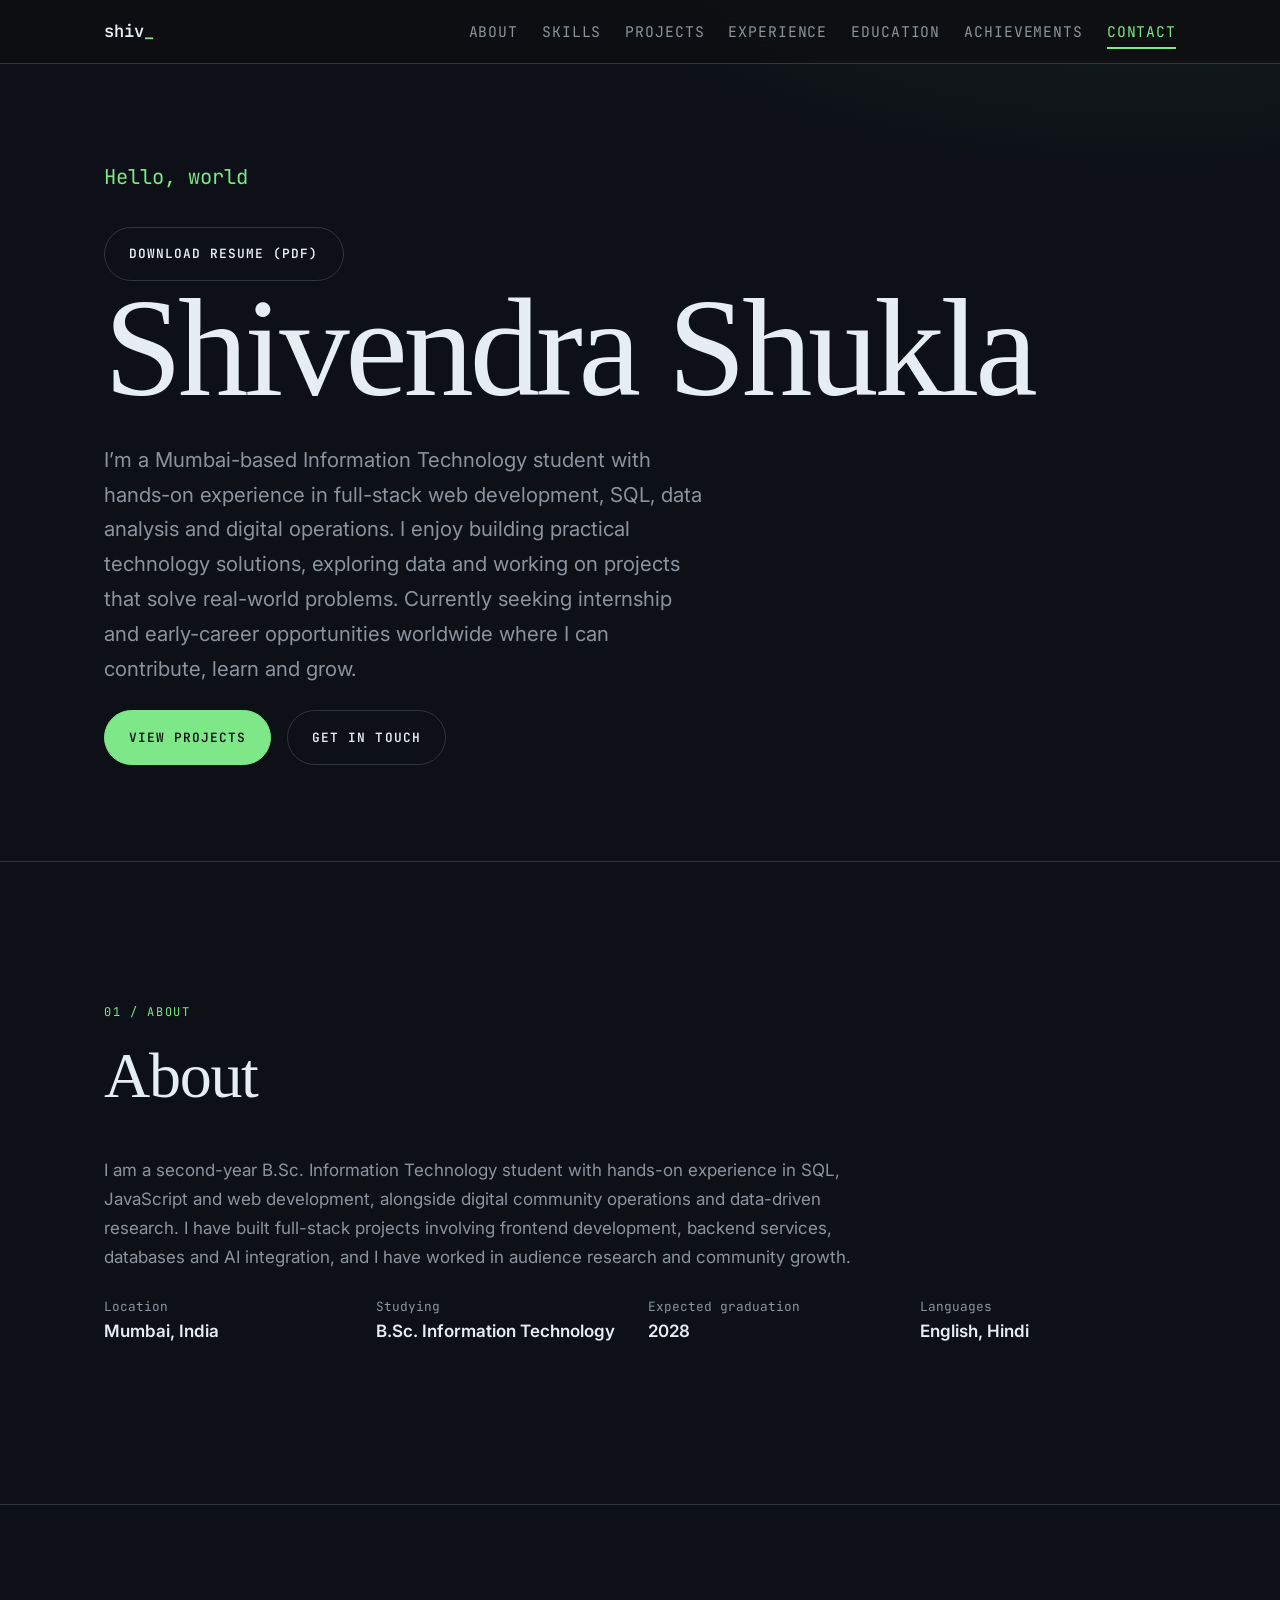
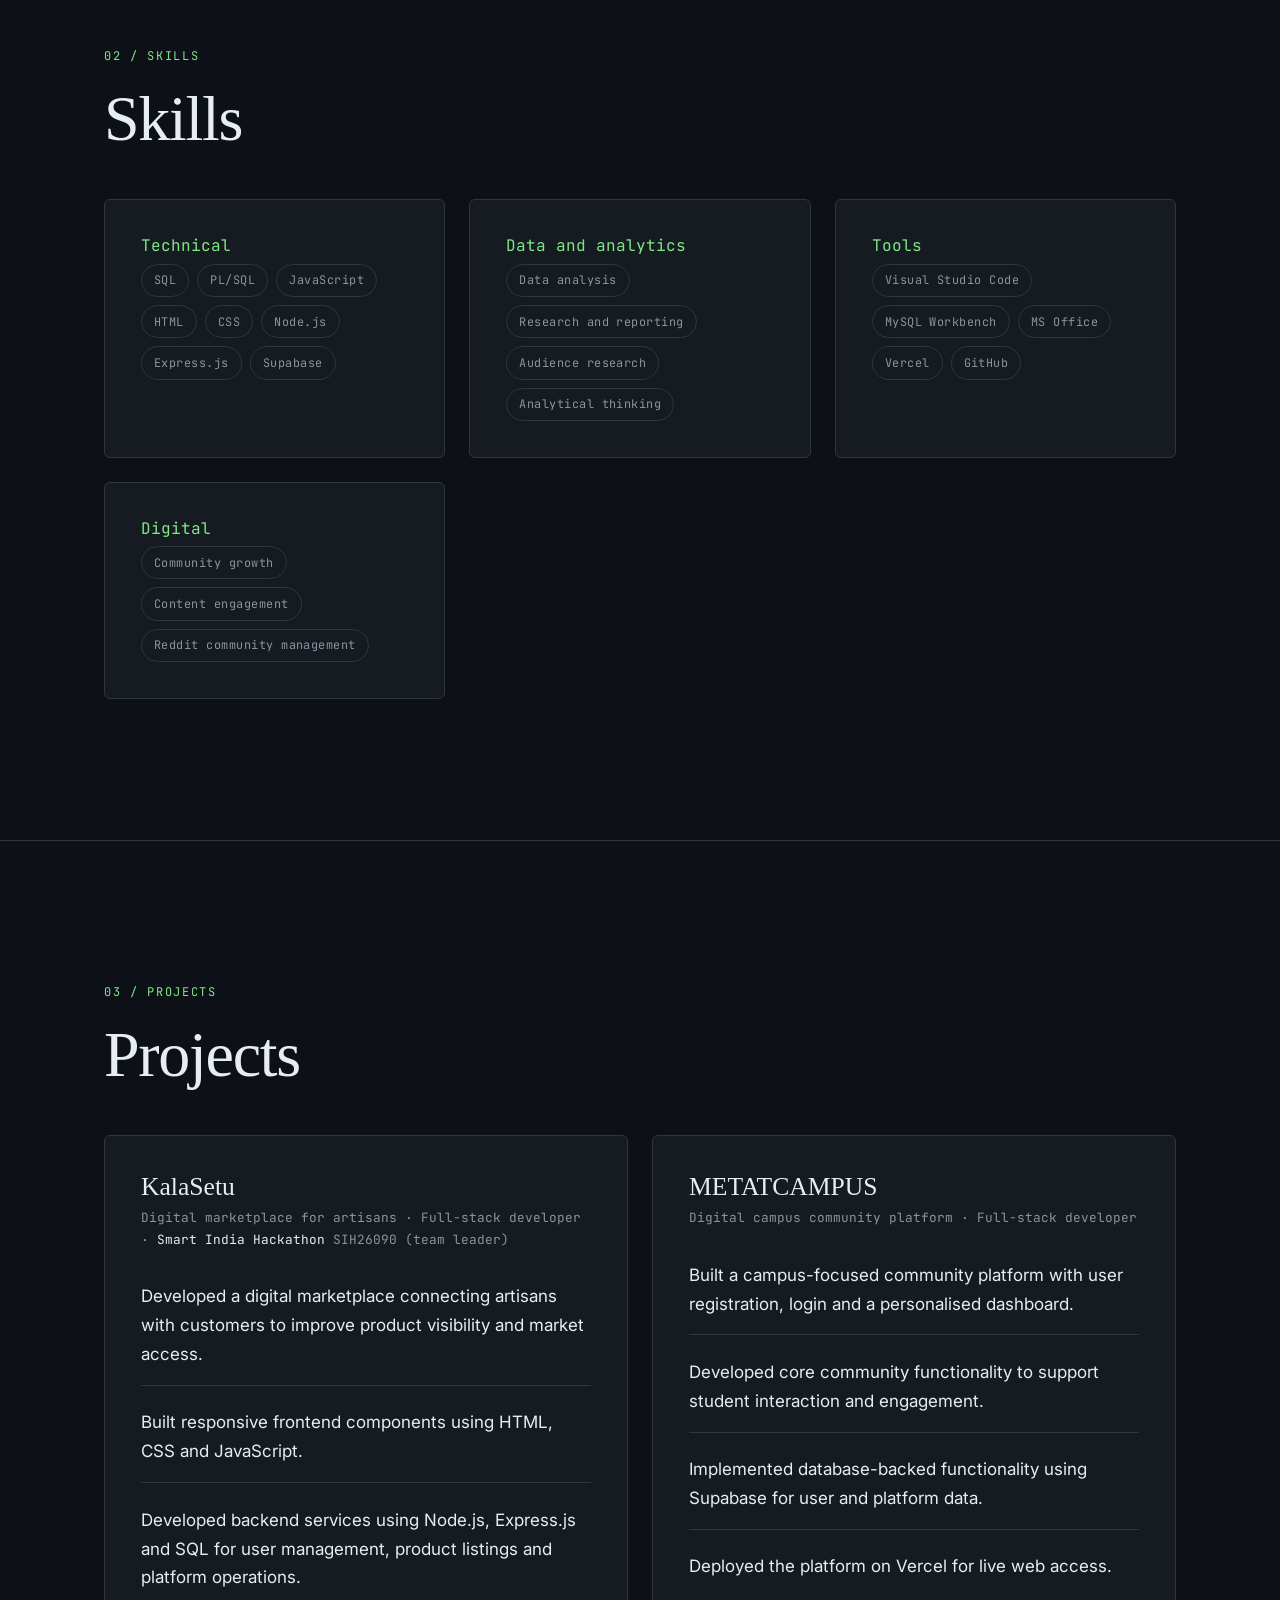
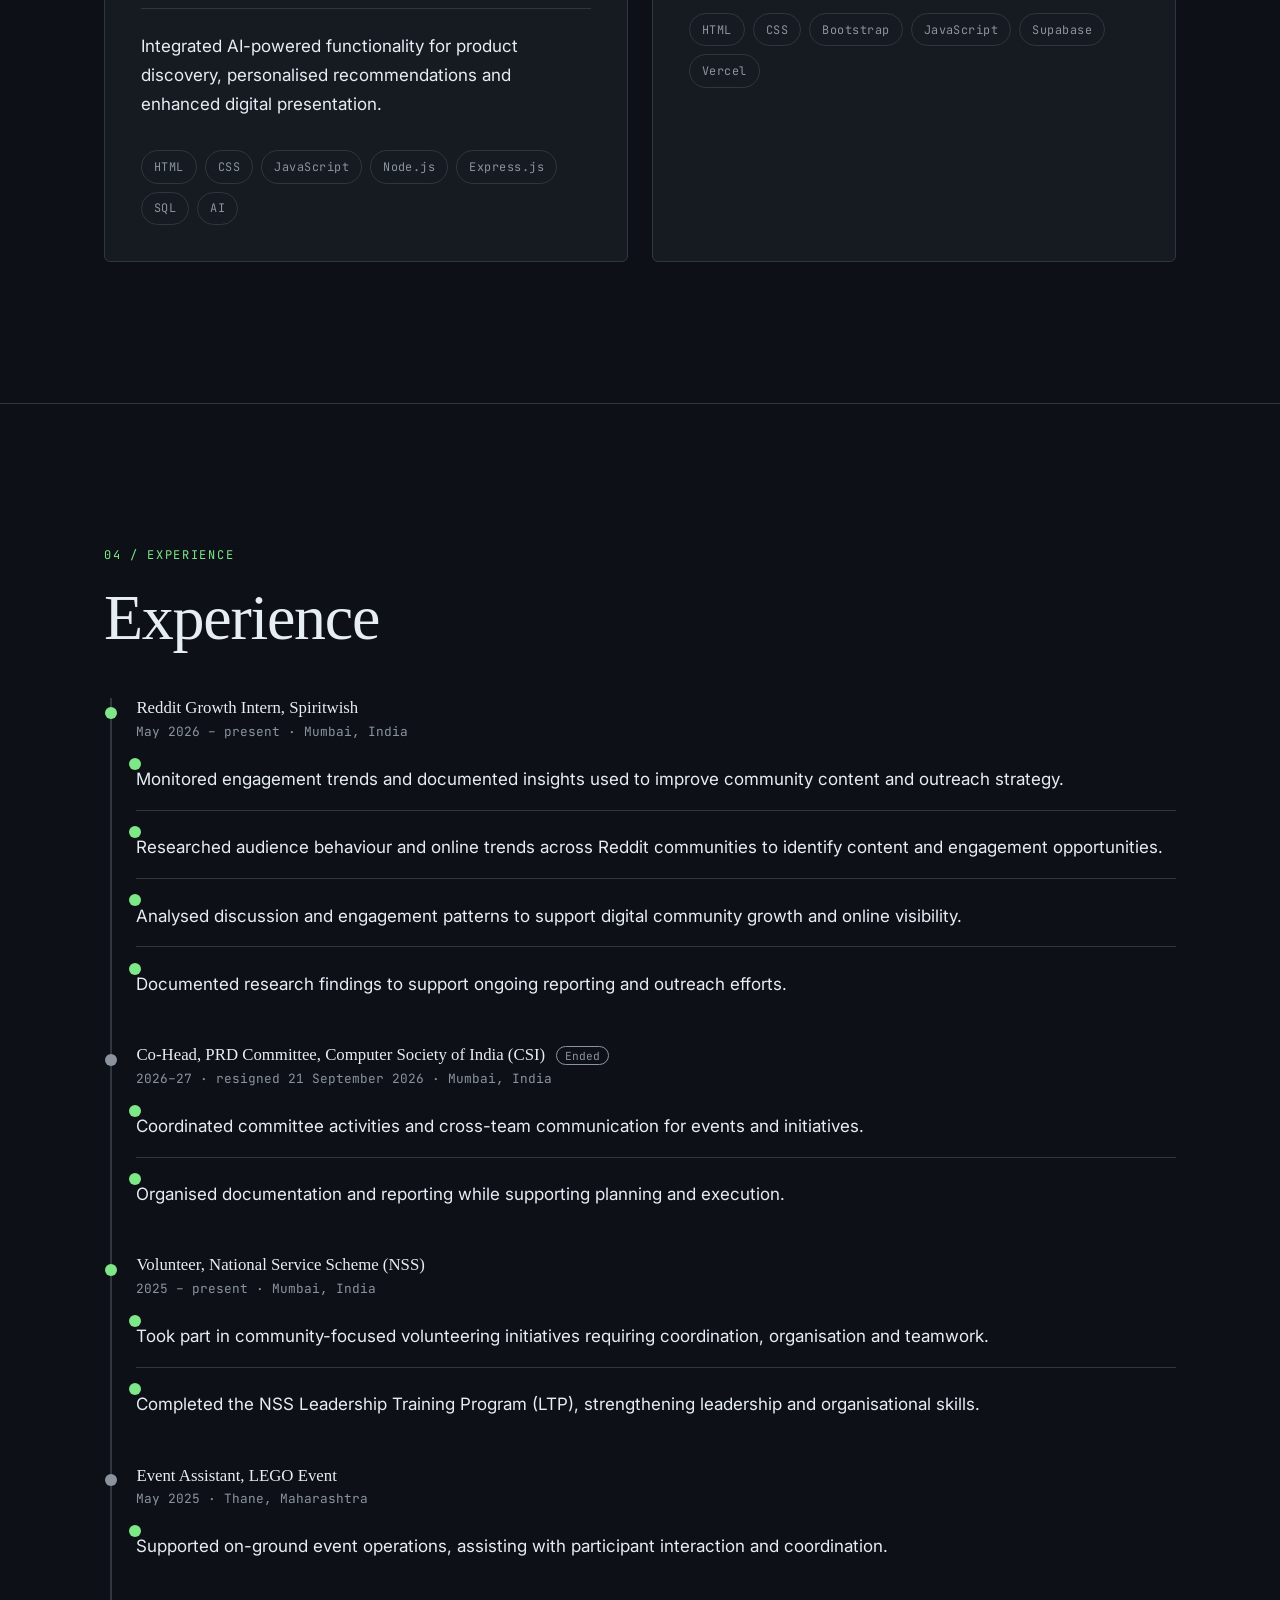
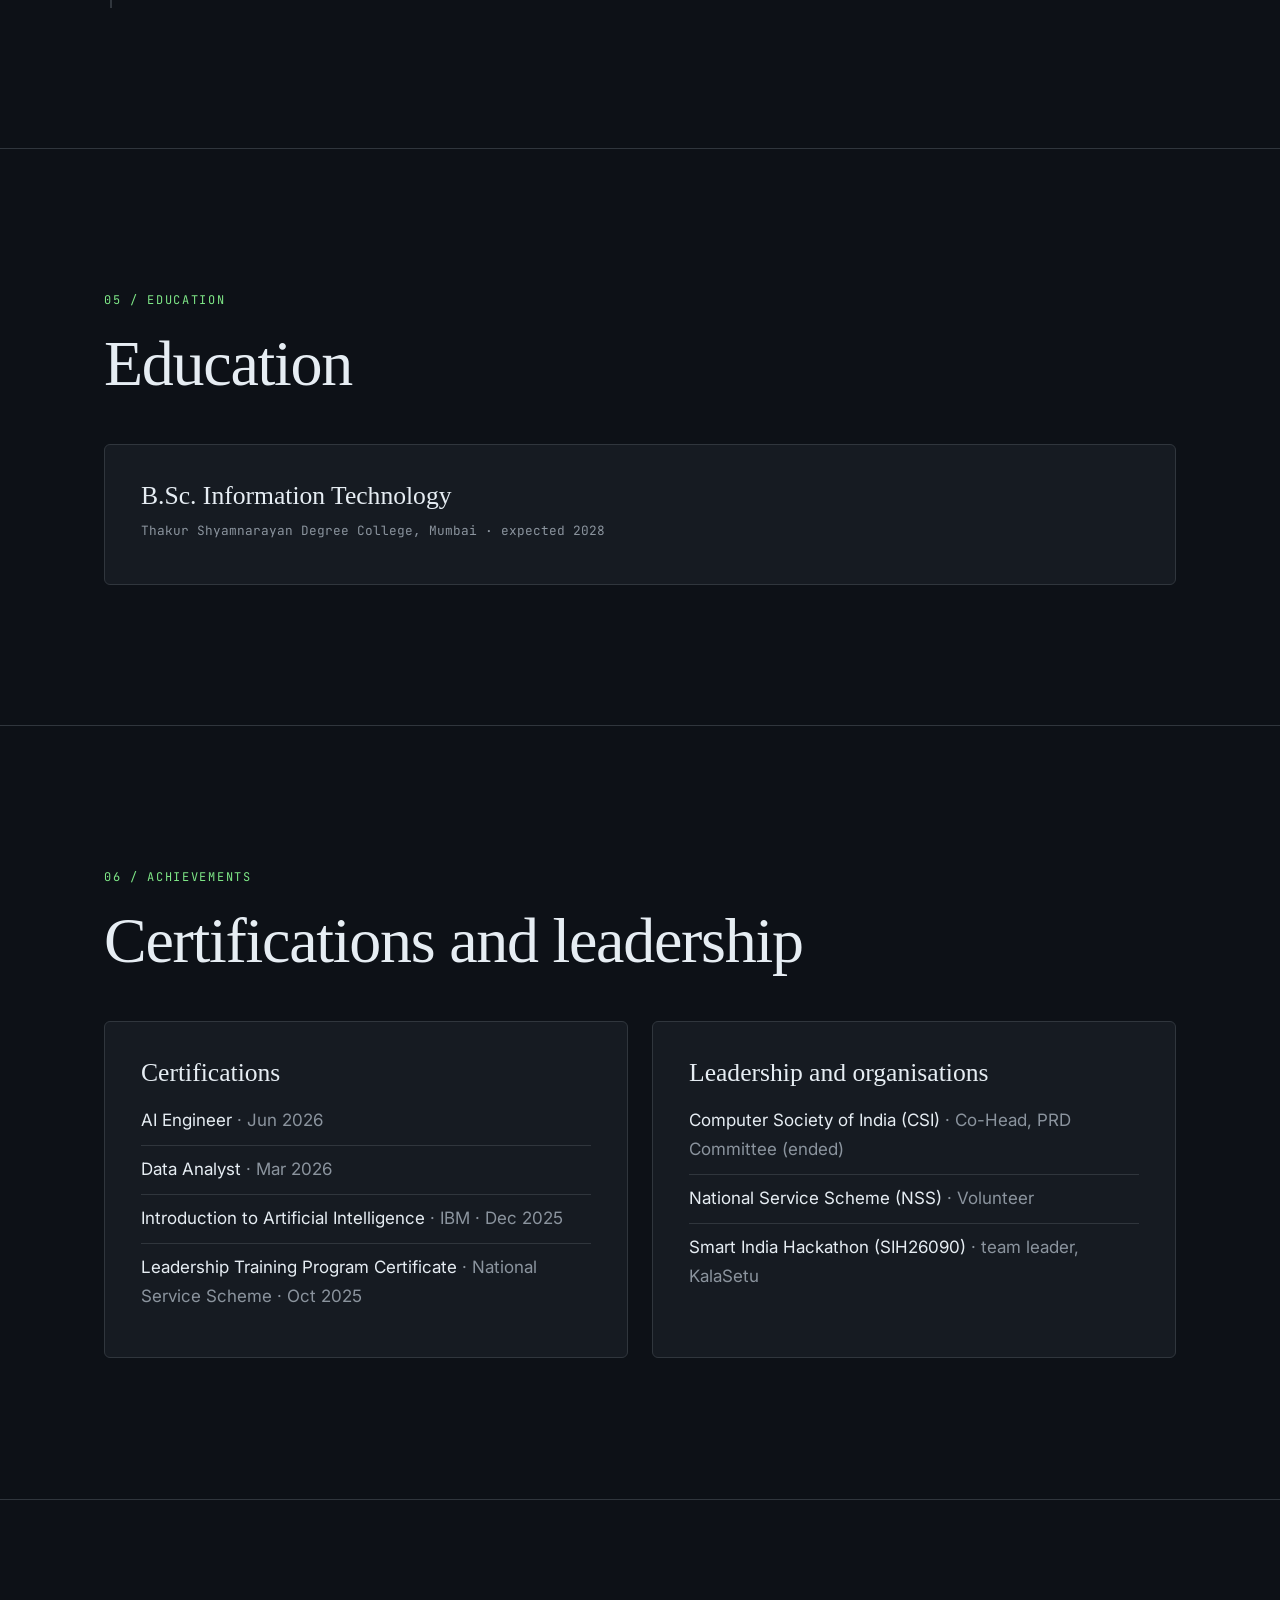
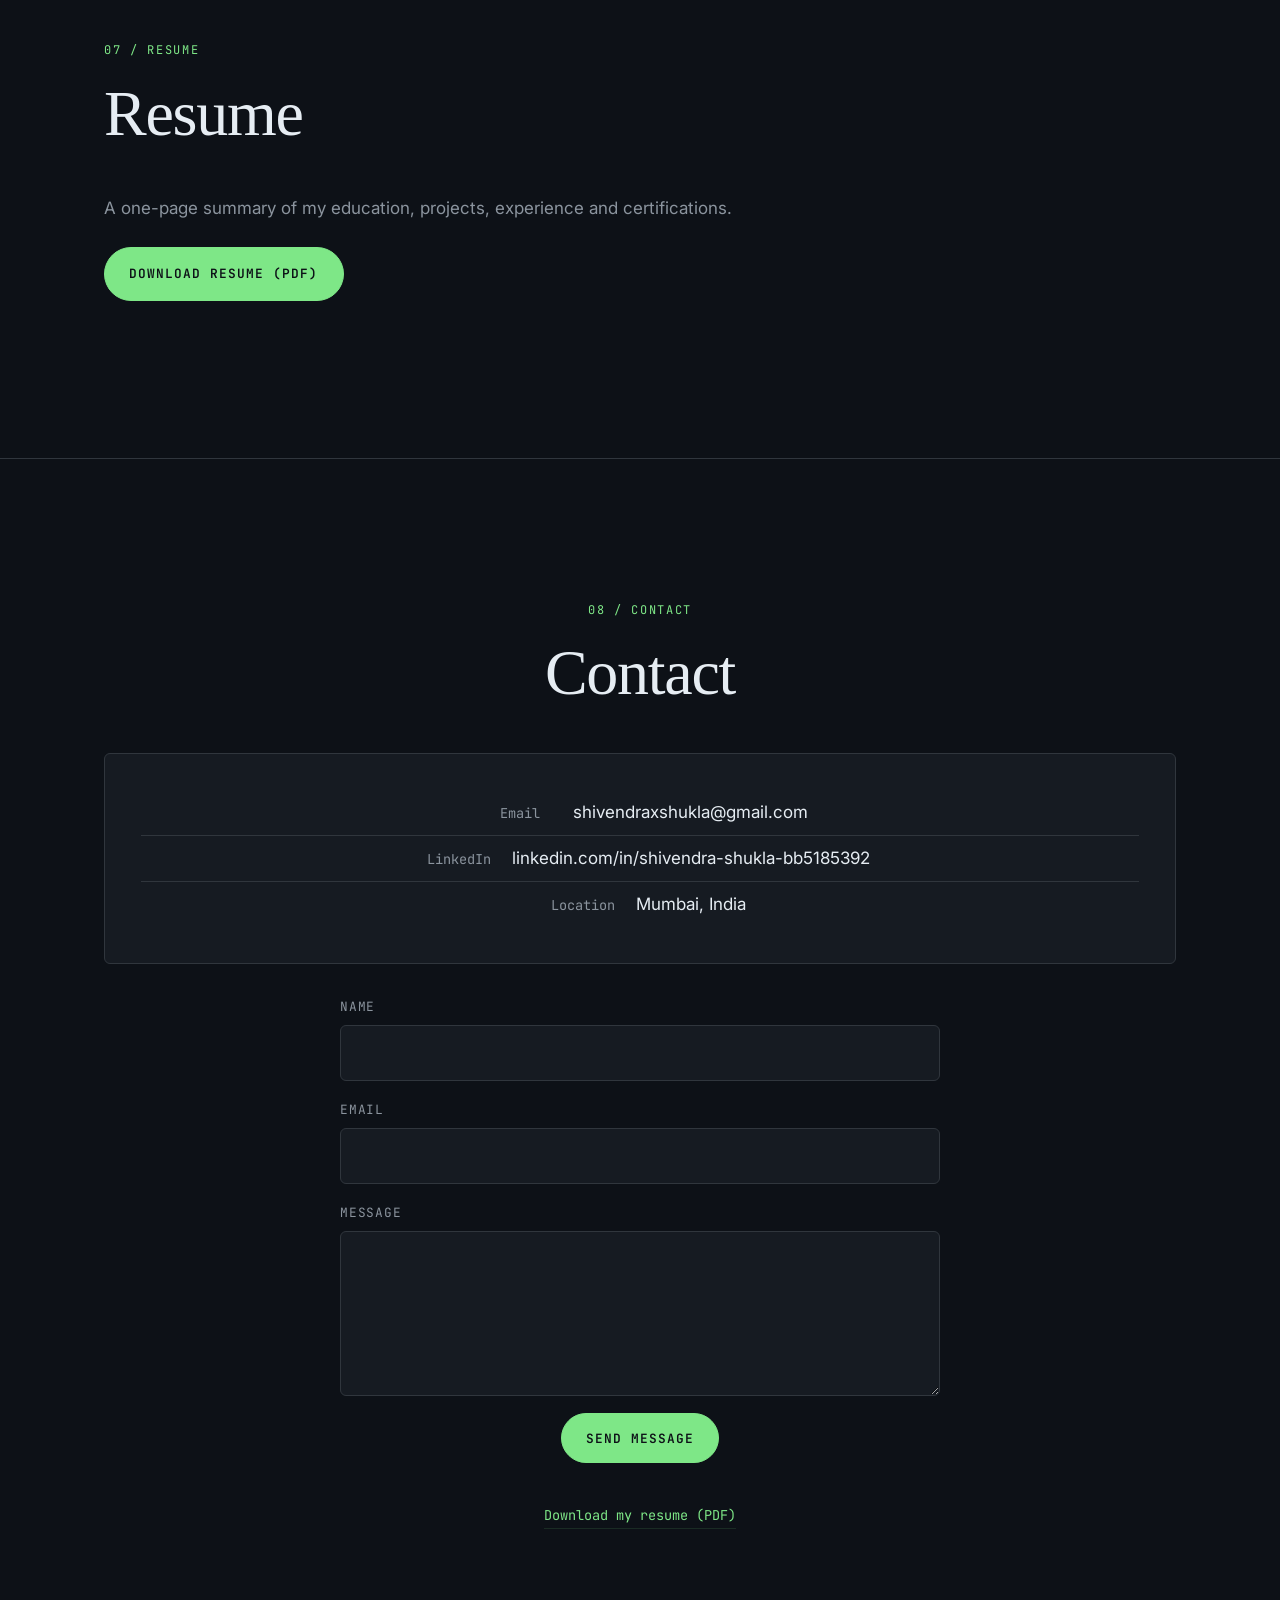
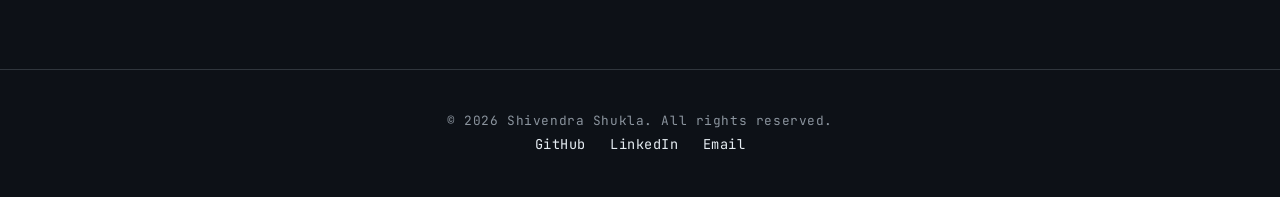
==== commit f8cbcac7: "Remove hero availability line and Contact me button" ====
--- a/index.html
+++ b/index.html
@@ -76,8 +76,7 @@
   <section class="hero" id="top">
     <div class="container">
       <p class="hero__meta">Hello, world</p>
-    <p class="hero-status">Open to internships and entry-level roles</p>
-    <div class="hero-actions"><a class="btn" href="#contact">Contact me</a><a class="btn btn--ghost" href="assets/Shivendra_Shukla_Resume.pdf" download>Download resume (PDF)</a></div>
+    <div class="hero-actions"><a class="btn btn--ghost" href="assets/Shivendra_Shukla_Resume.pdf" download>Download resume (PDF)</a></div>
       <h1>Shivendra Shukla <span class="muted"></span></h1>
       <p class="hero__lead">I’m a Mumbai-based Information Technology student with hands-on experience in full-stack web development, SQL, data analysis and digital operations. I enjoy building practical technology solutions, exploring data and working on projects that solve real-world problems. Currently seeking internship and early-career opportunities worldwide where I can contribute, learn and grow.</p>
       <div class="hero__actions">
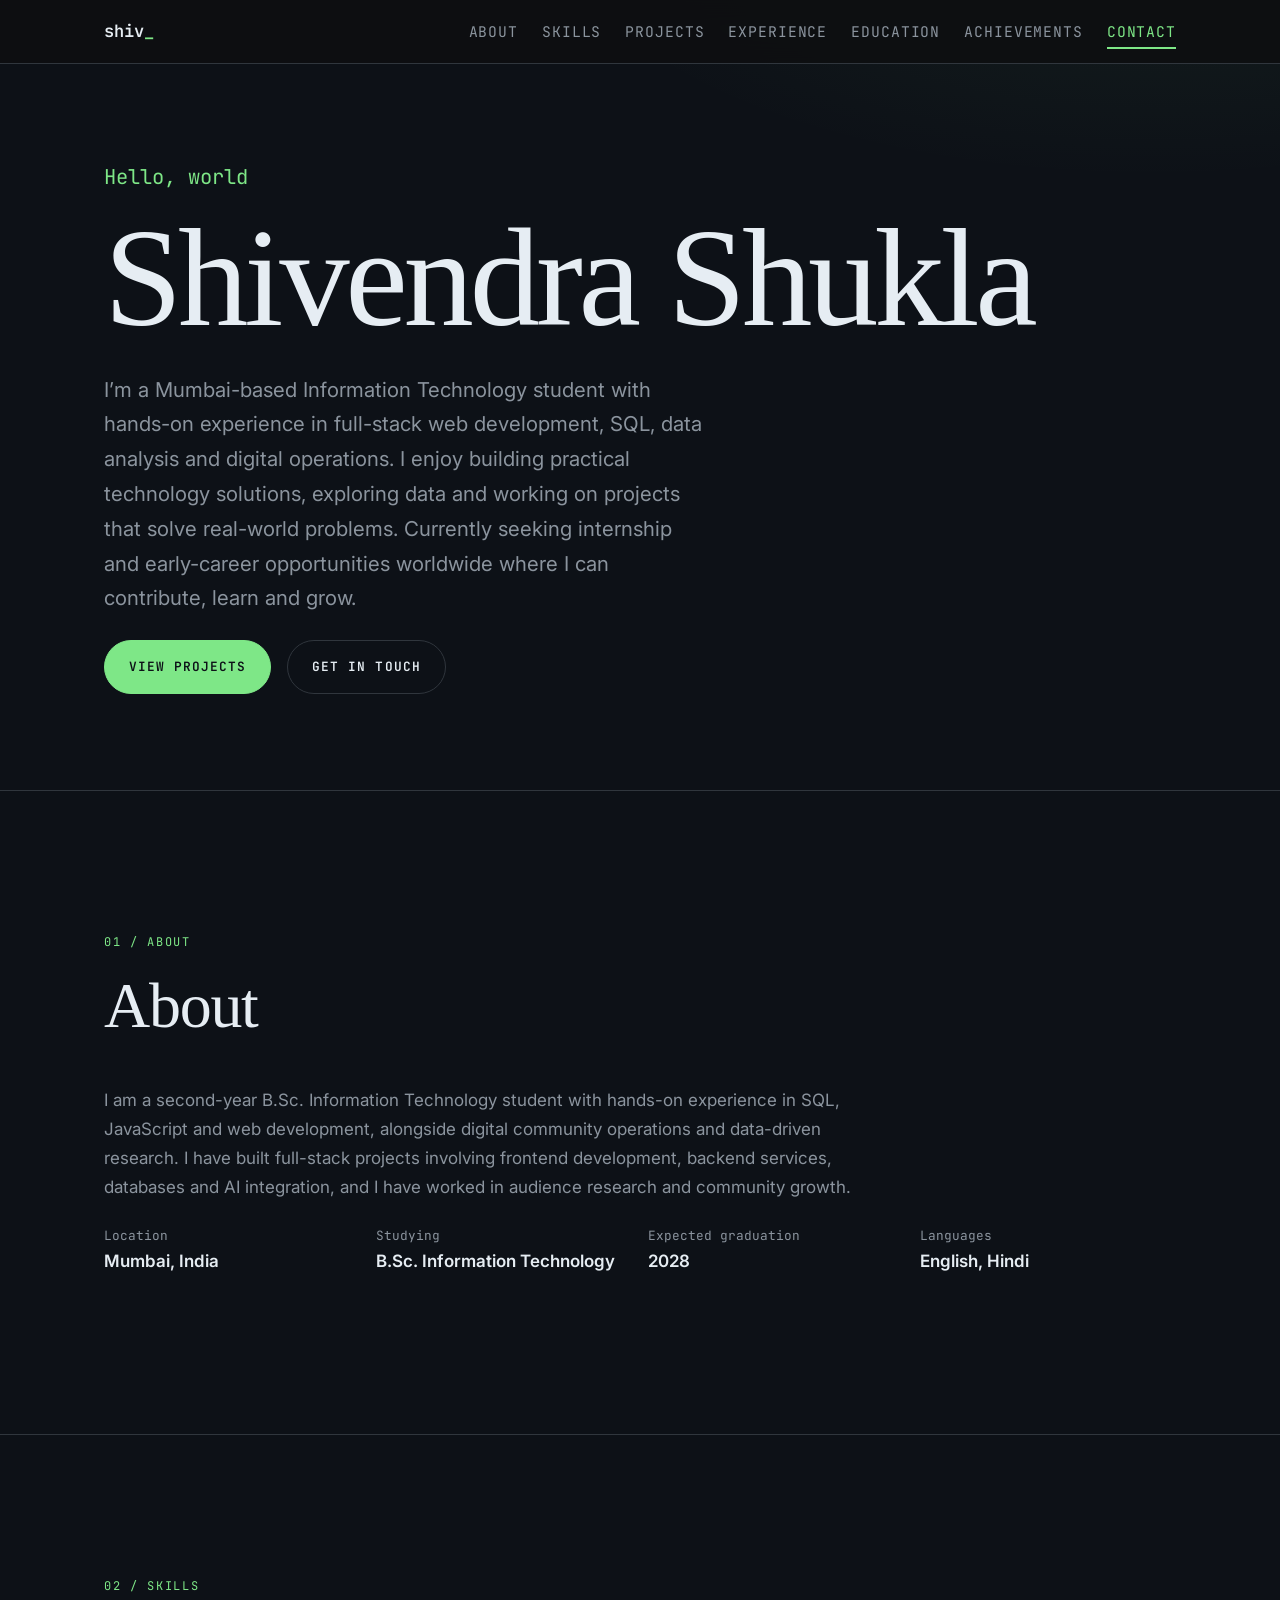
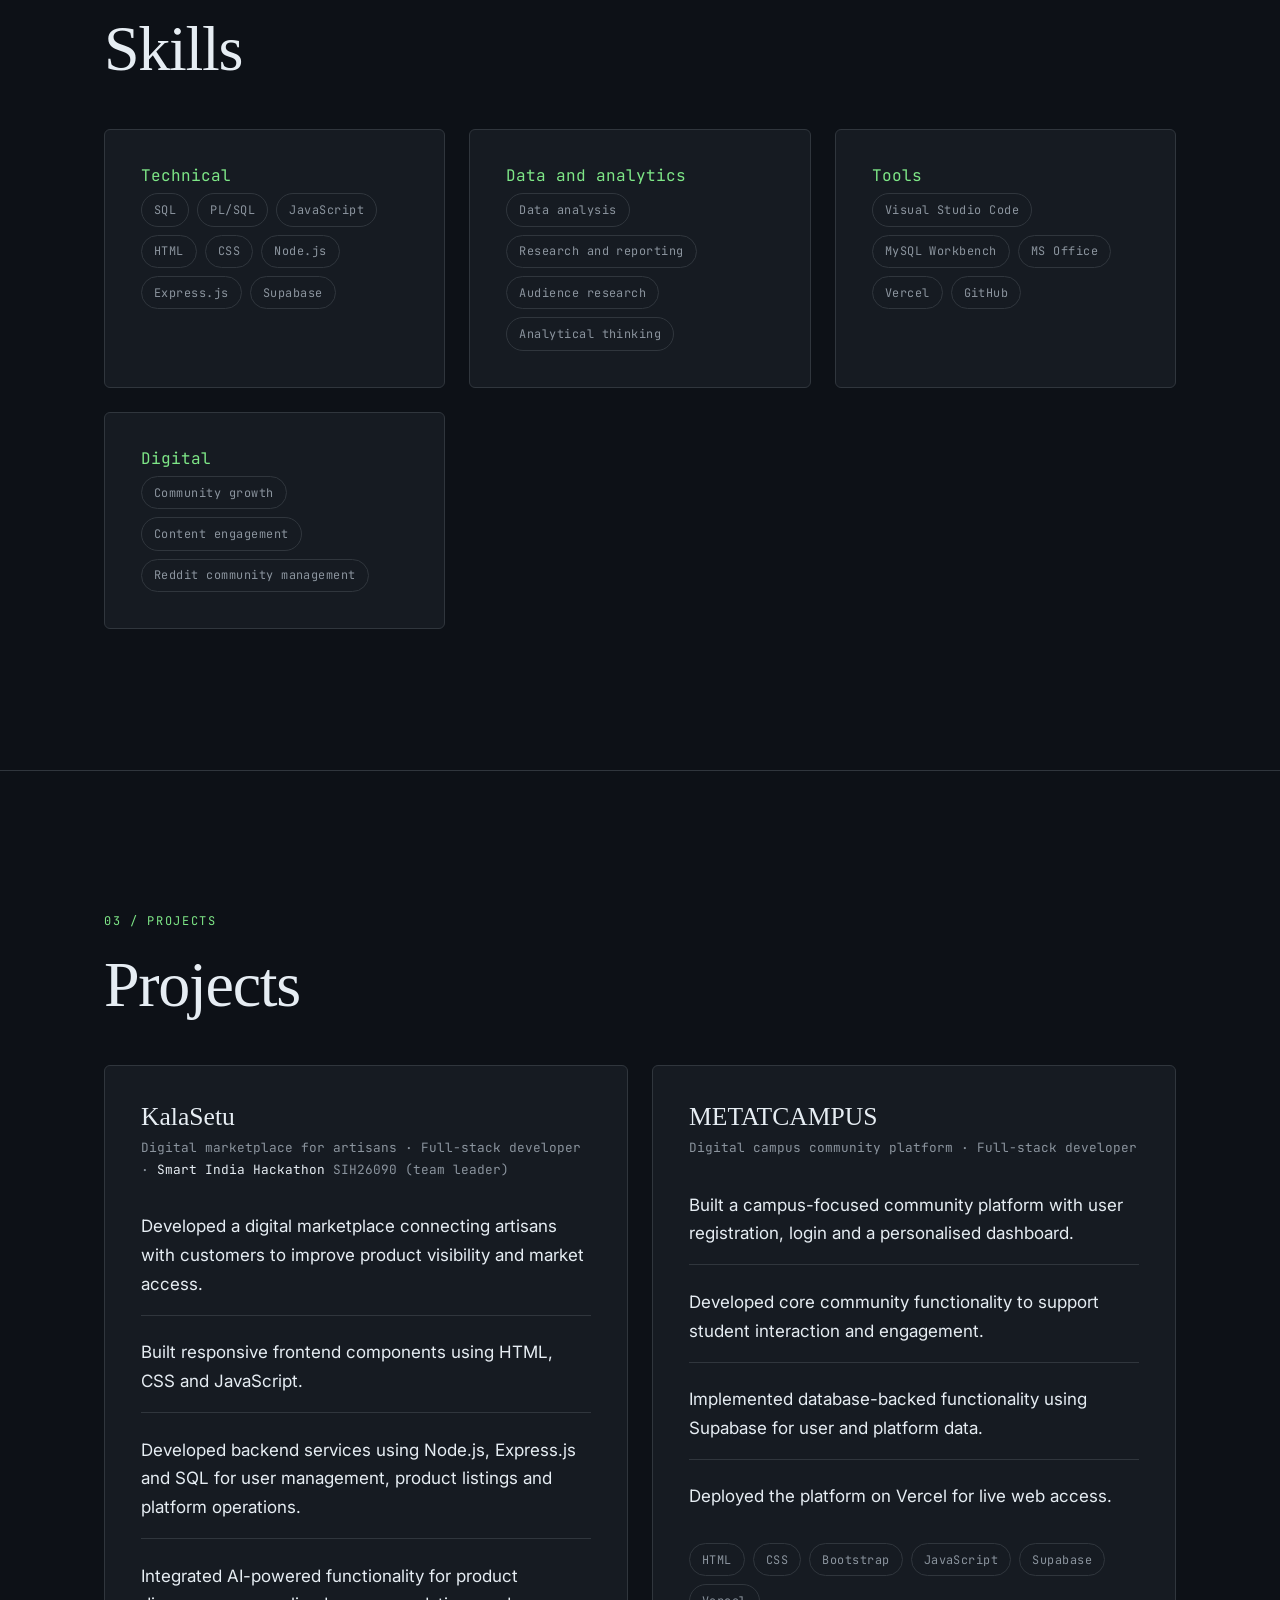
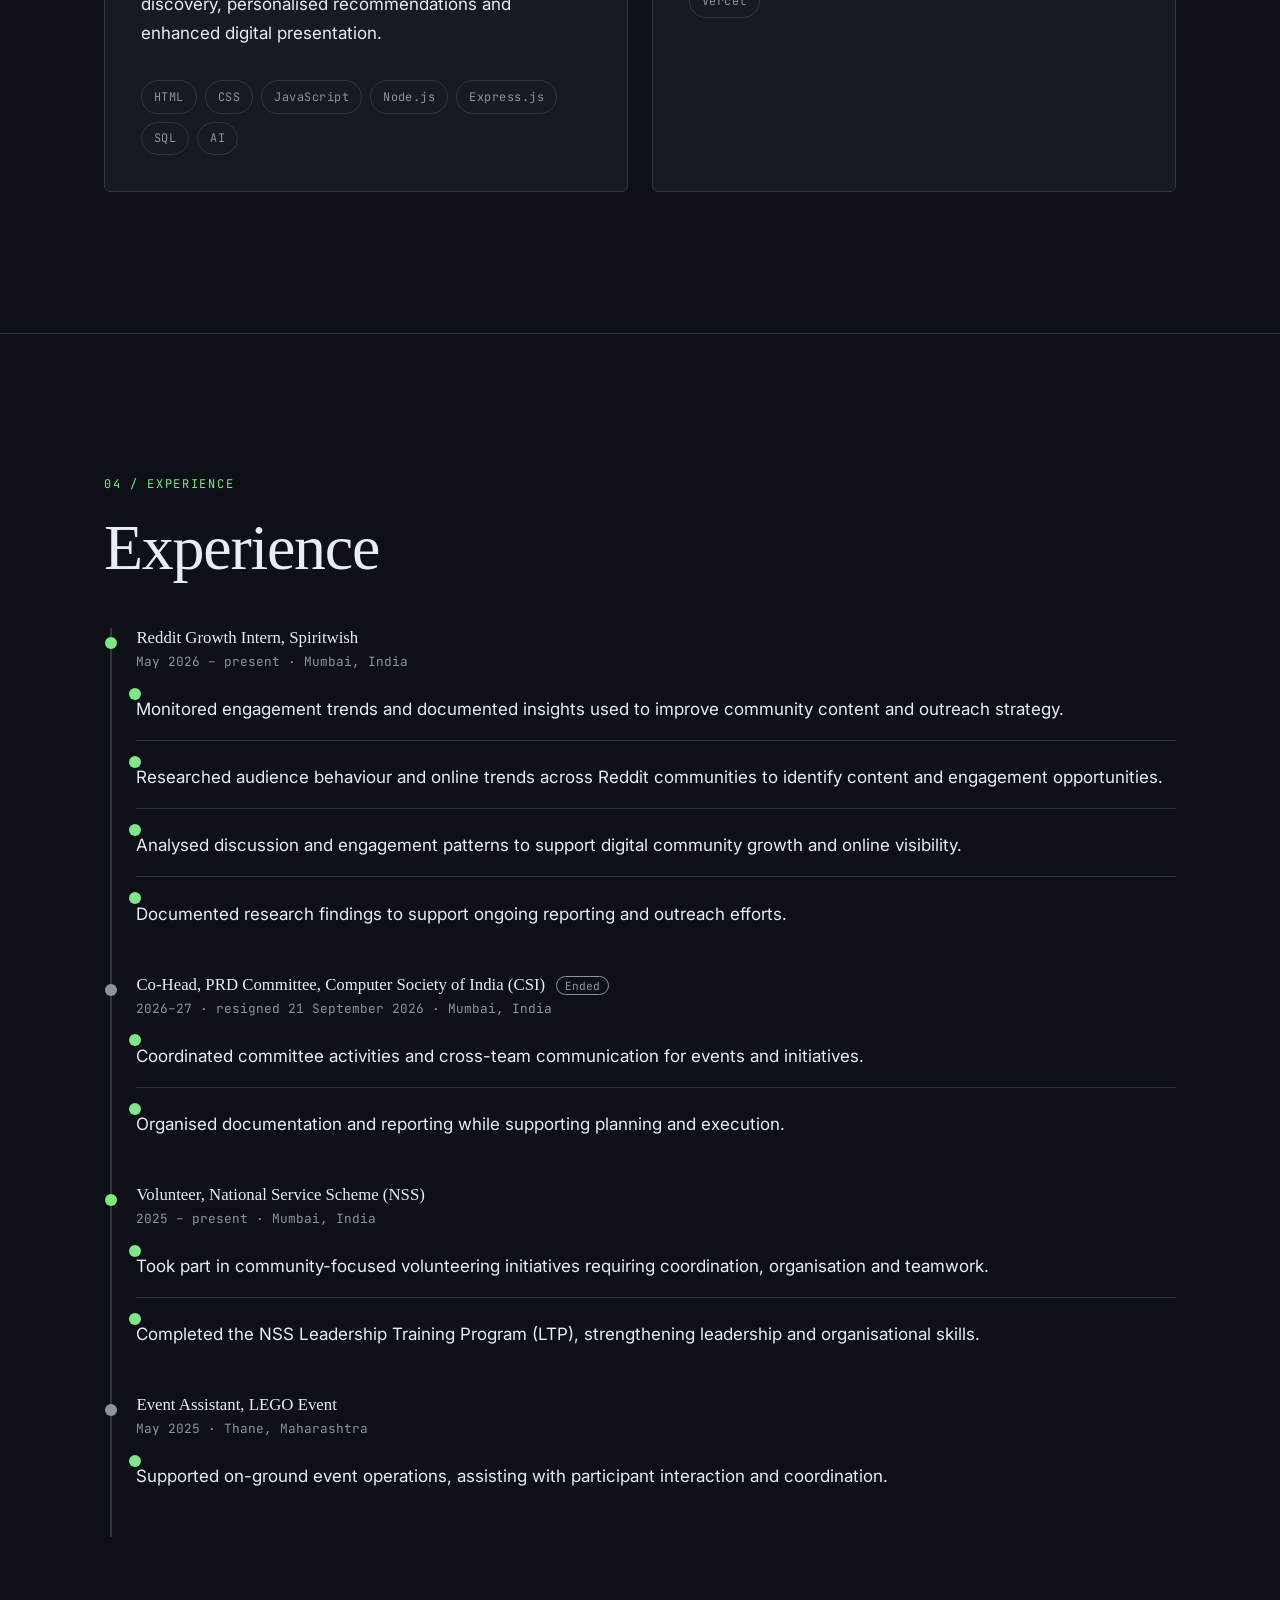
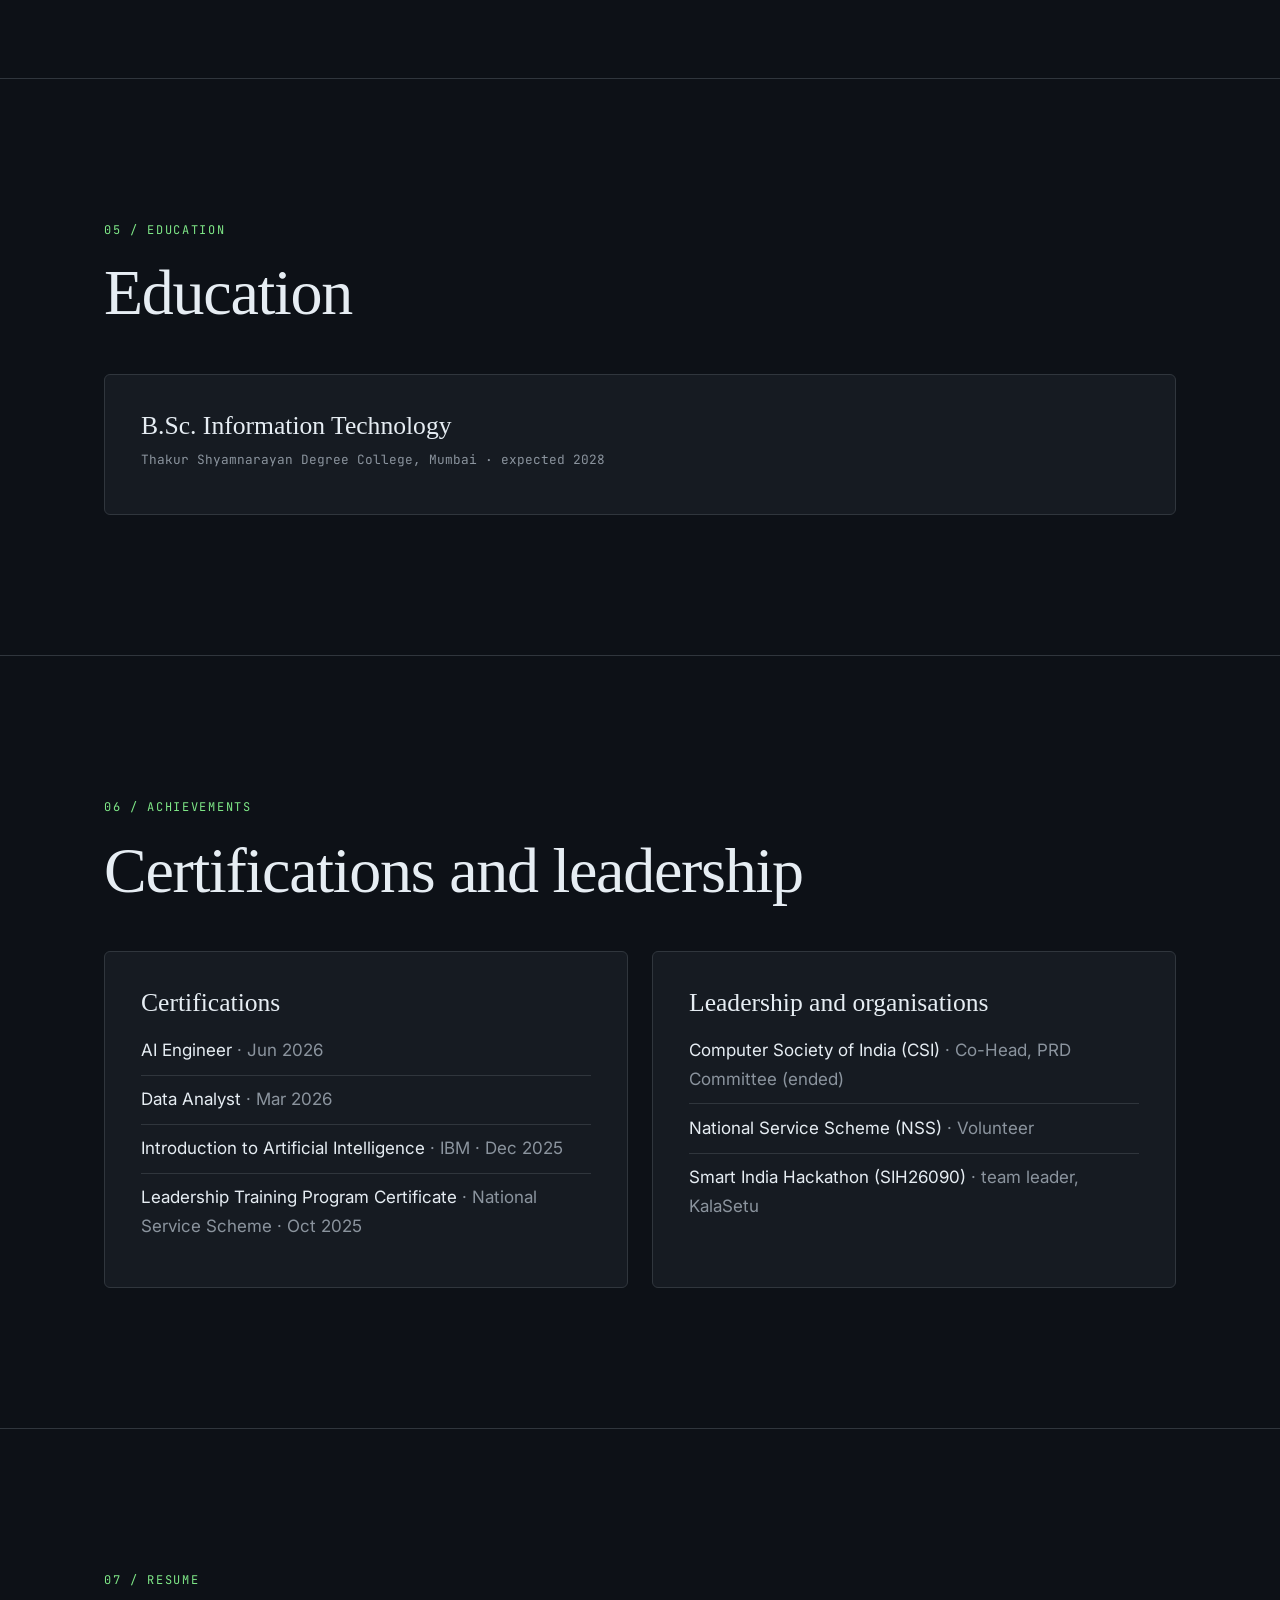
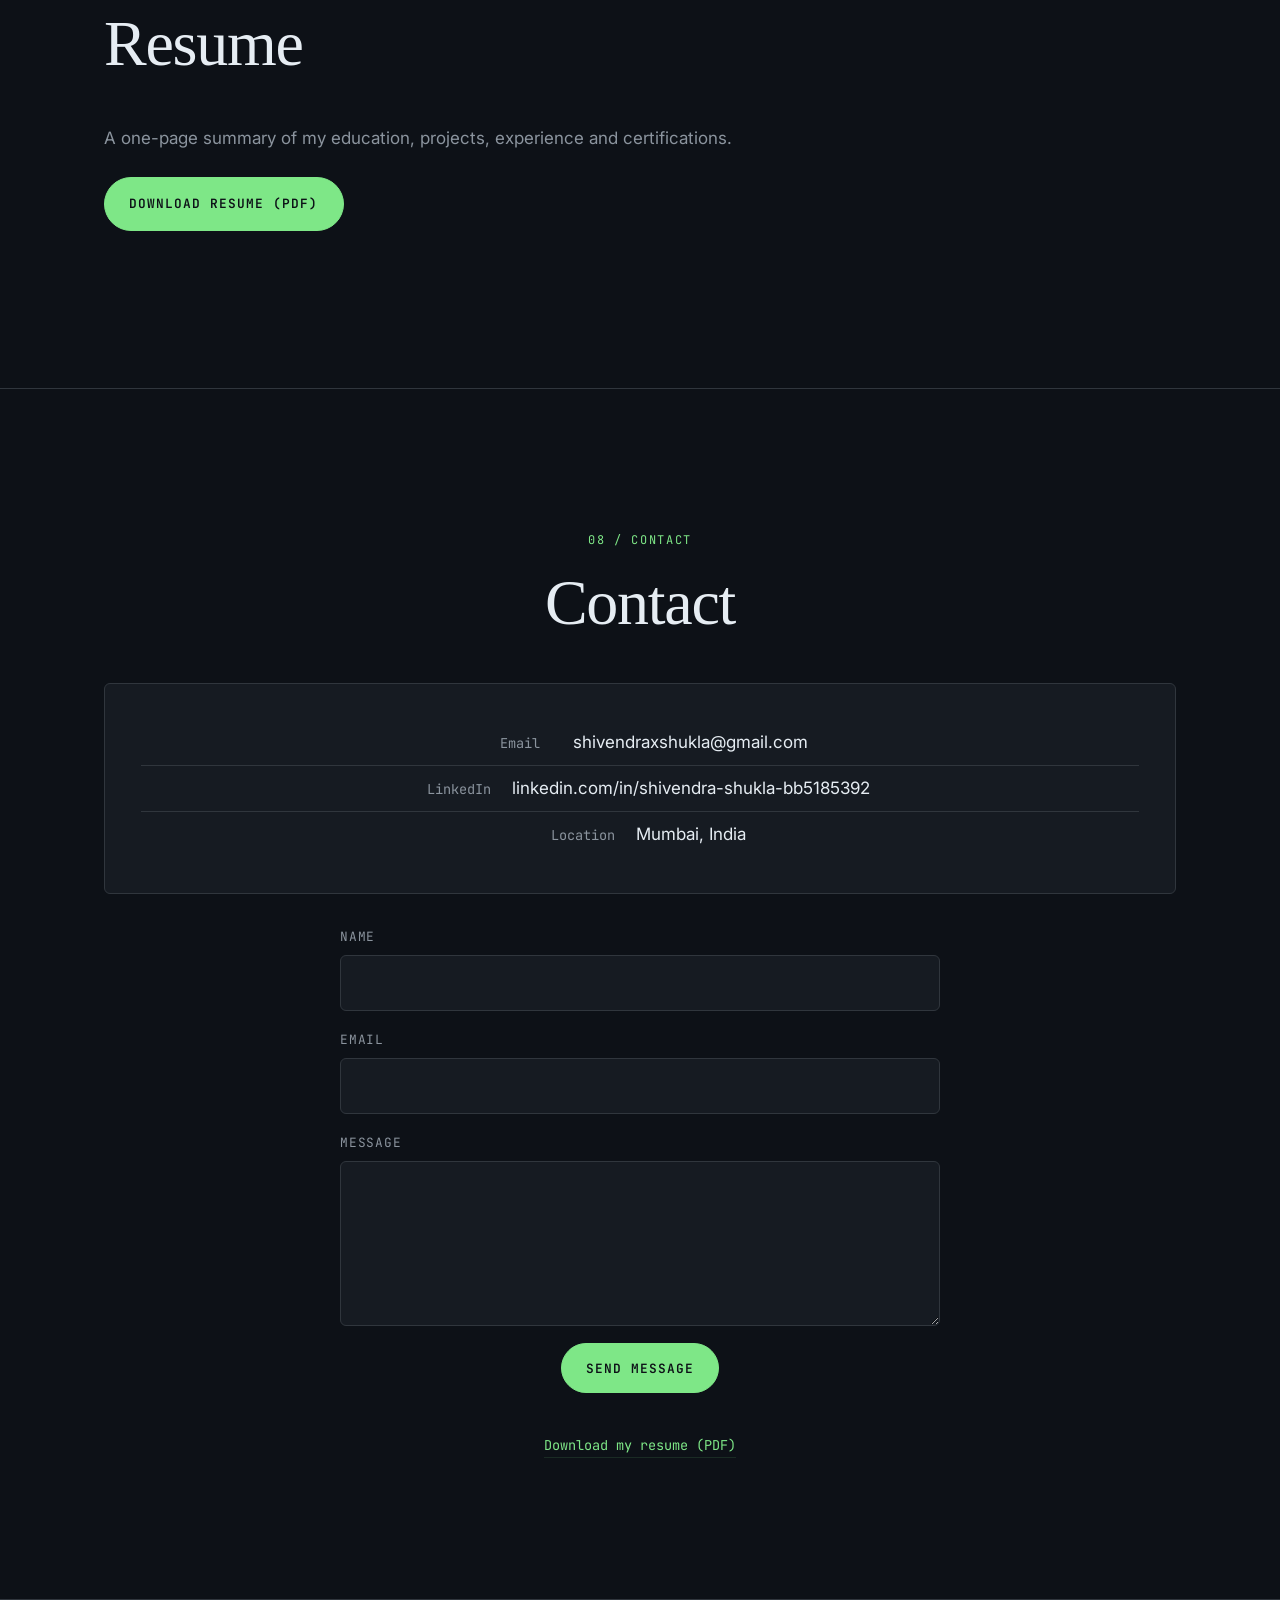
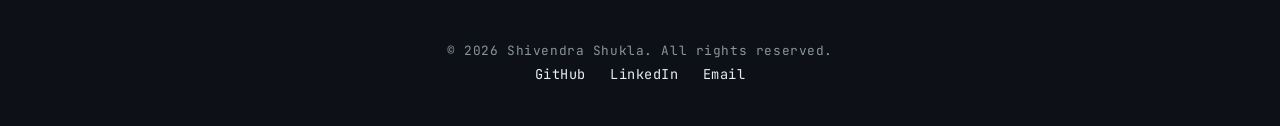
==== commit 782727b6: "Remove resume button from hero; keep resume section download" ====
--- a/index.html
+++ b/index.html
@@ -76,7 +76,6 @@
   <section class="hero" id="top">
     <div class="container">
       <p class="hero__meta">Hello, world</p>
-    <div class="hero-actions"><a class="btn btn--ghost" href="assets/Shivendra_Shukla_Resume.pdf" download>Download resume (PDF)</a></div>
       <h1>Shivendra Shukla <span class="muted"></span></h1>
       <p class="hero__lead">I’m a Mumbai-based Information Technology student with hands-on experience in full-stack web development, SQL, data analysis and digital operations. I enjoy building practical technology solutions, exploring data and working on projects that solve real-world problems. Currently seeking internship and early-career opportunities worldwide where I can contribute, learn and grow.</p>
       <div class="hero__actions">
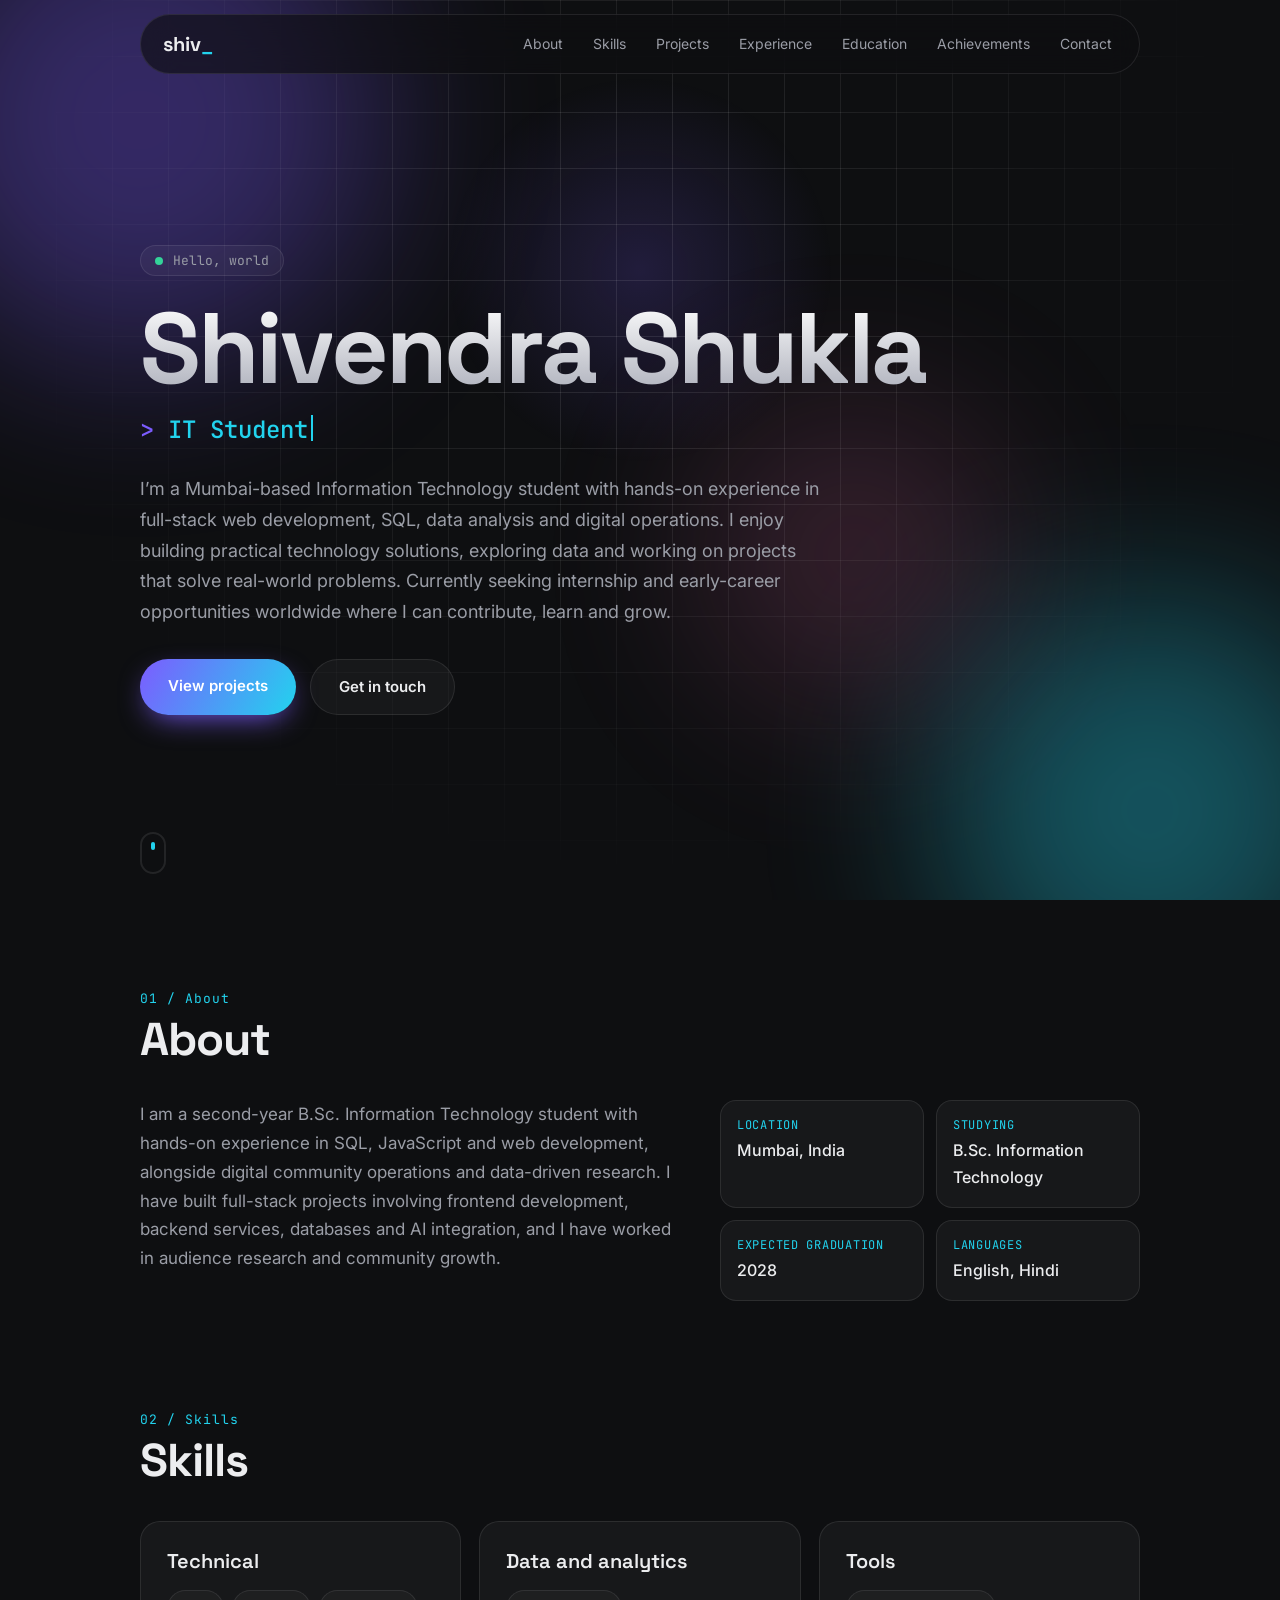
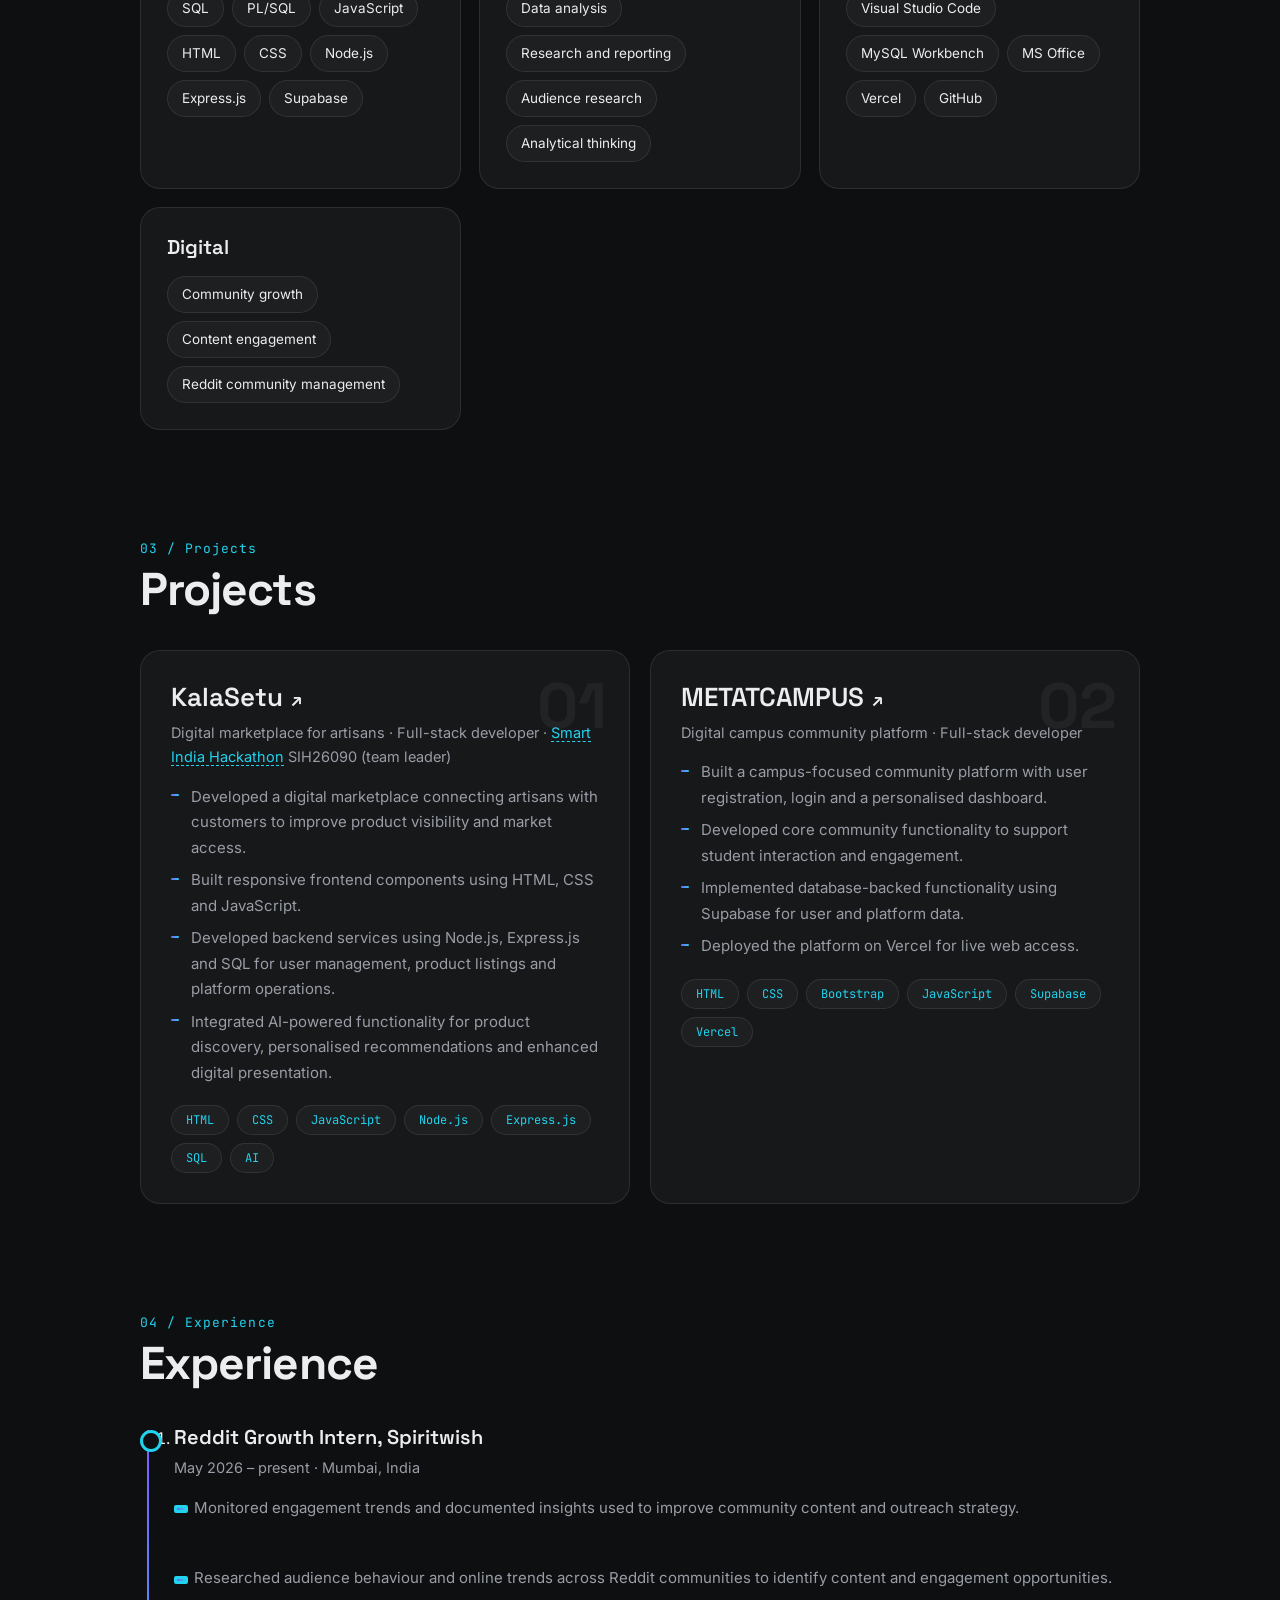
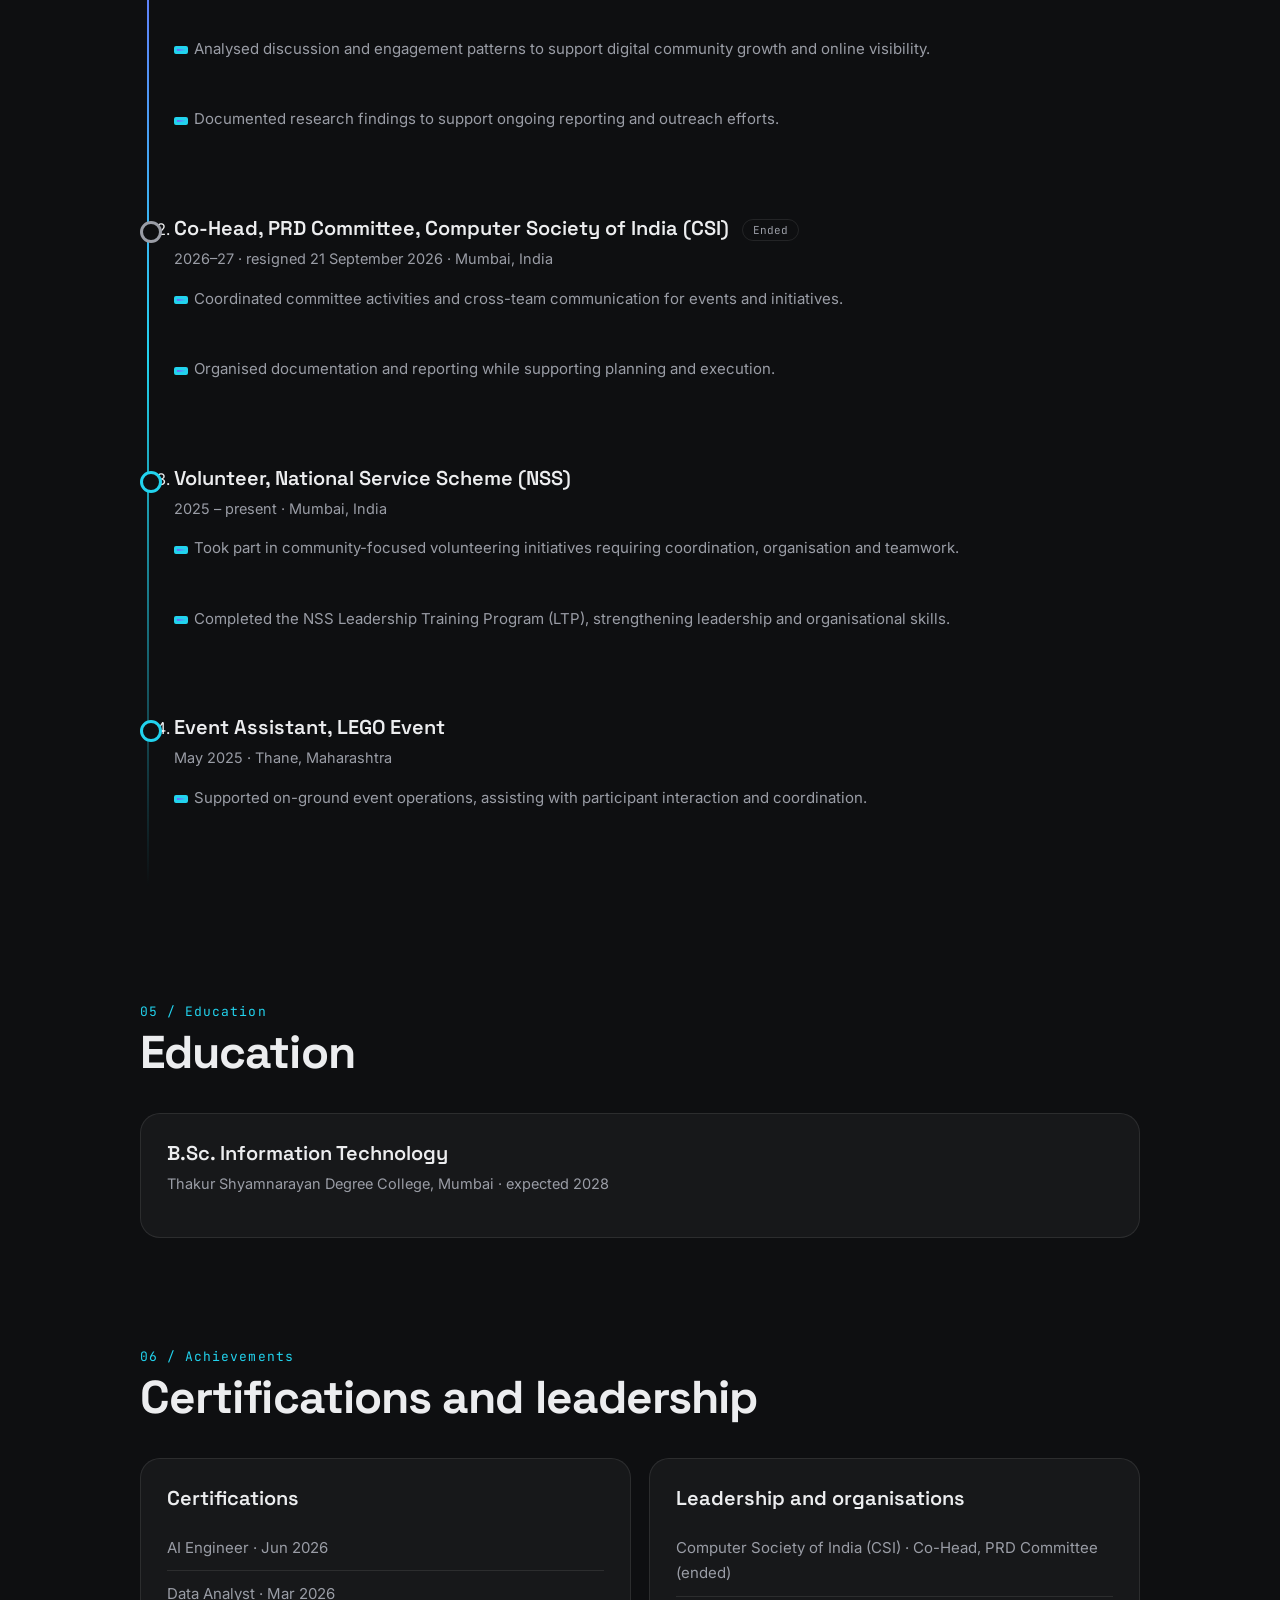
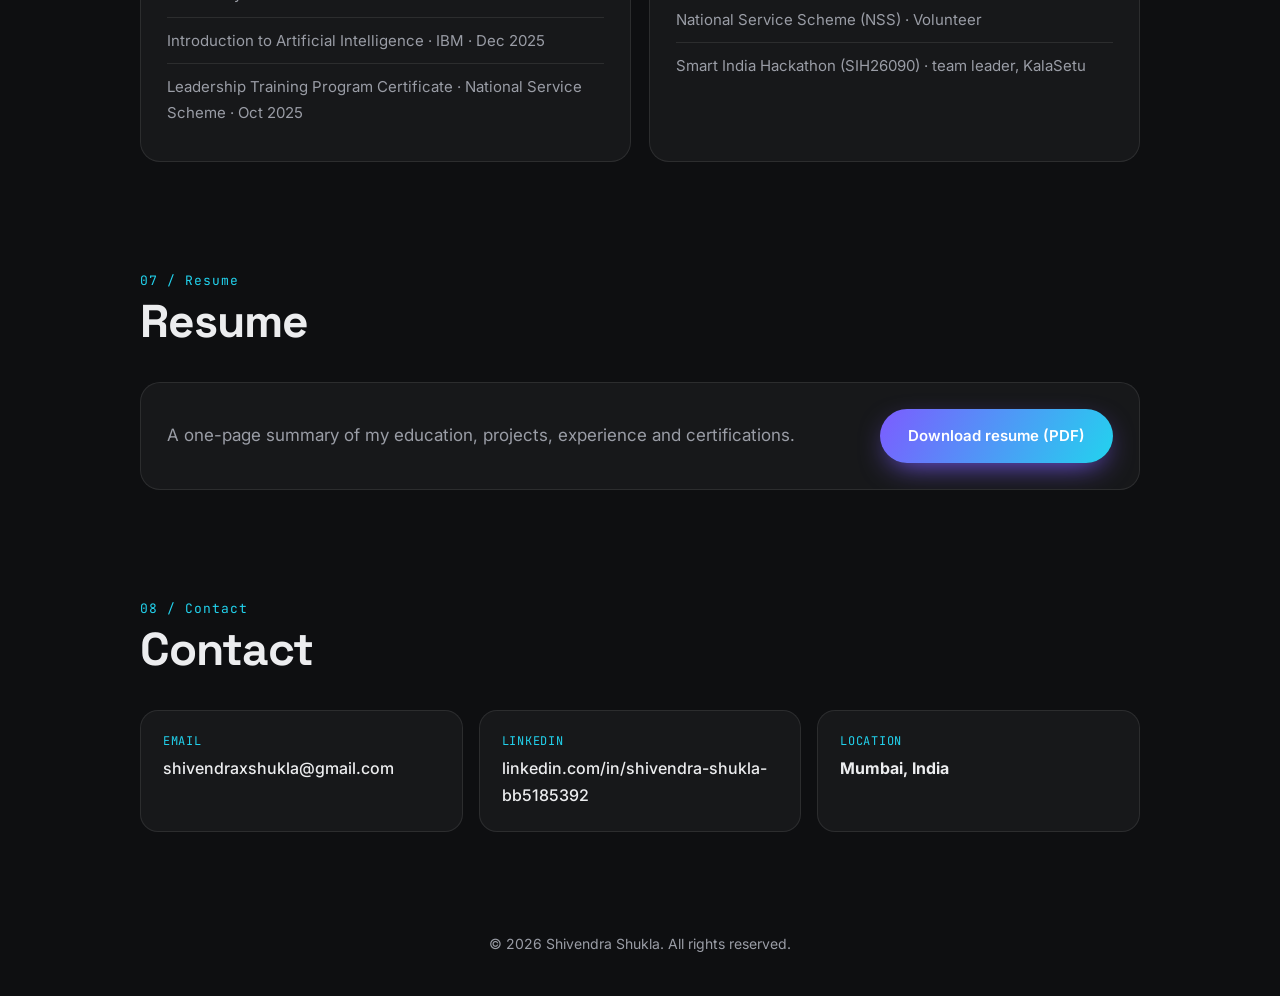
==== commit 9152ee08: "New portfolio design" ====
--- a/index.html
+++ b/index.html
@@ -1,257 +1,201 @@
 <!DOCTYPE html>
-<html lang="en-GB">
+<html lang="en">
 <head>
 <meta charset="utf-8">
 <meta name="viewport" content="width=device-width, initial-scale=1">
 <title>Shivendra Shukla | IT Student and Developer</title>
-<meta name="description" content="Portfolio of Shivendra Shukla, a second-year BSc IT student in Mumbai with experience in web development, SQL, data analysis and community operations.">
+<meta name="description" content="Shivendra Shukla is a second-year BSc IT student in Mumbai. Portfolio of projects, experience and certifications.">
 <meta name="theme-color" content="#0E0F11">
+<link rel="canonical" href="https://shivendra-cloud.github.io/shivendra-portfolio/">
+<meta property="og:title" content="Shivendra Shukla | Portfolio">
+<meta property="og:description" content="Portfolio of Shivendra Shukla: projects, experience and certifications.">
+<meta property="og:type" content="website">
+<meta property="og:url" content="https://shivendra-cloud.github.io/shivendra-portfolio/">
+<meta name="twitter:card" content="summary">
+<meta name="twitter:title" content="Shivendra Shukla | Portfolio">
+<link rel="icon" href="assets/favicon.svg" type="image/svg+xml">
 <link rel="preconnect" href="https://fonts.googleapis.com">
 <link rel="preconnect" href="https://fonts.gstatic.com" crossorigin>
-<link rel="stylesheet" href="https://fonts.googleapis.com/css2?family=Inter:wght@400;600;700&family=JetBrains+Mono:wght@400;600&display=swap">
-<link rel="stylesheet" href="assets/css/variables.css">
-<link rel="stylesheet" href="assets/css/base.css">
-<link rel="stylesheet" href="assets/css/layout.css">
-<link rel="stylesheet" href="assets/css/components.css">
-<link rel="stylesheet" href="assets/css/sections.css">
-<link rel="stylesheet" href="assets/css/content.css">
-<link rel="stylesheet" href="assets/css/responsive.css">
-  <link rel="stylesheet" href="assets/css/theme.css">
-  <link rel="stylesheet" href="assets/css/forms.css">
-  <meta name="description" content="Shivendra Shukla is a second-year BSc IT student in Mumbai. Portfolio of projects, experience and certifications.">
-  <link rel="canonical" href="https://shivendra-cloud.github.io/shivendra-portfolio/">
-  <meta property="og:type" content="website">
-  <meta property="og:title" content="Shivendra Shukla | Portfolio">
-  <meta property="og:description" content="Portfolio of Shivendra Shukla: projects, experience and certifications.">
-  <meta property="og:url" content="https://shivendra-cloud.github.io/shivendra-portfolio/">
-  <meta name="twitter:card" content="summary">
-  <meta name="twitter:title" content="Shivendra Shukla | Portfolio">
-  <script type="application/ld+json">
-  {
-    "@context": "https://schema.org",
-    "@type": "Person",
-    "name": "Shivendra Shukla",
-    "alternateName": "Shiv",
-    "url": "https://shivendra-cloud.github.io/shivendra-portfolio/",
-    "sameAs": [
-      "https://github.com/shivendra-cloud",
-      "https://www.linkedin.com/in/shivendra-shukla-bb5185392"
-    ],
-    "address": { "@type": "PostalAddress", "addressLocality": "Mumbai", "addressCountry": "IN" }
-  }
-  </script>
-  <link rel="stylesheet" href="assets/css/education.css">
-  <link rel="stylesheet" href="assets/css/fx.css">
-  <link rel="stylesheet" href="assets/css/motion.css">
-  <link rel="stylesheet" href="assets/css/refine.css">
-  <link rel="stylesheet" href="assets/css/final.css">
-  <link rel="stylesheet" href="assets/css/finish.css">
-  <link rel="stylesheet" href="assets/css/center.css">
-  <link rel="stylesheet" href="assets/css/mobile.css">
-  <link rel="icon" href="assets/favicon.svg" type="image/svg+xml">
-  <link rel="stylesheet" href="assets/css/hero.css">
+<link href="https://fonts.googleapis.com/css2?family=Inter:wght@400;500;600&family=Space+Grotesk:wght@500;600;700&family=JetBrains+Mono:wght@400;500&display=swap" rel="stylesheet">
+<link rel="stylesheet" href="assets/css/redesign.css">
 </head>
 <body>
-<a class="skip-link" href="#main">Skip to content</a>
-
-<header class="site-header">
-  <div class="container">
-    <a class="brand" href="#top">shiv<span>_</span></a>
-    <button class="nav-toggle" aria-expanded="false" aria-controls="site-nav">Menu</button>
-    <nav class="site-nav" id="site-nav" aria-label="Main">
-      <ul>
-        <li><a href="#about">About</a></li>
-        <li><a href="#skills">Skills</a></li>
-        <li><a href="#projects">Projects</a></li>
-        <li><a href="#experience">Experience</a></li>
-        <li><a href="#education">Education</a></li>
-        <li><a href="#achievements">Achievements</a></li>
-        <li><a href="#contact">Contact</a></li>
-      </ul>
-    </nav>
-  </div>
+<a class="skip" href="#main">Skip to content</a>
+<div class="progress" id="progress"></div>
+<div class="glow" id="glow"></div>
+<div class="bg" aria-hidden="true"><span class="blob b1"></span><span class="blob b2"></span><span class="blob b3"></span><span class="grid"></span></div>
+
+<header class="nav" id="top">
+  <a class="logo" href="#top">shiv<span>_</span></a>
+  <button class="burger" id="burger" aria-label="Menu" aria-expanded="false"><i></i><i></i></button>
+  <nav id="menu">
+    <a href="#about">About</a><a href="#skills">Skills</a><a href="#projects">Projects</a>
+    <a href="#experience">Experience</a><a href="#education">Education</a>
+    <a href="#achievements">Achievements</a><a href="#contact">Contact</a>
+  </nav>
 </header>
 
 <main id="main">
-  <section class="hero" id="top">
-    <div class="container">
-      <p class="hero__meta">Hello, world</p>
-      <h1>Shivendra Shukla <span class="muted"></span></h1>
-      <p class="hero__lead">I’m a Mumbai-based Information Technology student with hands-on experience in full-stack web development, SQL, data analysis and digital operations. I enjoy building practical technology solutions, exploring data and working on projects that solve real-world problems. Currently seeking internship and early-career opportunities worldwide where I can contribute, learn and grow.</p>
-      <div class="hero__actions">
-        <a class="btn btn--primary" href="#projects">View projects</a>
-        <a class="btn btn--ghost" href="#contact">Get in touch</a>
-      </div>
-    </div>
-  </section>
-
-  <section class="section about" id="about">
-    <div class="container">
-      <p class="section__label">01 / About</p>
-      <h2 class="section__title">About</h2>
-      <p>I am a second-year B.Sc. Information Technology student with hands-on experience in SQL, JavaScript and web development, alongside digital community operations and data-driven research. I have built full-stack projects involving frontend development, backend services, databases and AI integration, and I have worked in audience research and community growth.</p>
-      <dl class="facts">
-        <div class="fact"><dt>Location</dt><dd>Mumbai, India</dd></div>
-        <div class="fact"><dt>Studying</dt><dd>B.Sc. Information Technology</dd></div>
-        <div class="fact"><dt>Expected graduation</dt><dd>2028</dd></div>
-        <div class="fact"><dt>Languages</dt><dd>English, Hindi</dd></div>
-      </dl>
-    </div>
-  </section>
-
-  <section class="section" id="skills">
-    <div class="container">
-      <p class="section__label">02 / Skills</p>
-      <h2 class="section__title">Skills</h2>
-      <div class="grid">
-        <div class="card skill-group"><h3>Technical</h3><div class="tags"><span class="tag">SQL</span><span class="tag">PL/SQL</span><span class="tag">JavaScript</span><span class="tag">HTML</span><span class="tag">CSS</span><span class="tag">Node.js</span><span class="tag">Express.js</span><span class="tag">Supabase</span></div></div>
-        <div class="card skill-group"><h3>Data and analytics</h3><div class="tags"><span class="tag">Data analysis</span><span class="tag">Research and reporting</span><span class="tag">Audience research</span><span class="tag">Analytical thinking</span></div></div>
-        <div class="card skill-group"><h3>Tools</h3><div class="tags"><span class="tag">Visual Studio Code</span><span class="tag">MySQL Workbench</span><span class="tag">MS Office</span><span class="tag">Vercel</span><span class="tag">GitHub</span></div></div>
-        <div class="card skill-group"><h3>Digital</h3><div class="tags"><span class="tag">Community growth</span><span class="tag">Content engagement</span><span class="tag">Reddit community management</span></div></div>
-      </div>
-    </div>
-  </section>
-
-  <section class="section" id="projects">
-    <div class="container">
-      <p class="section__label">03 / Projects</p>
-      <h2 class="section__title">Projects</h2>
-      <div class="grid">
-        <article class="card project">
-          <h3><a href="https://kala-setu-delta.vercel.app/" target="_blank" rel="noopener noreferrer">KalaSetu</a></h3>
-          <p class="project__meta">Digital marketplace for artisans &middot; Full-stack developer &middot; <a href="https://www.sih.gov.in/" target="_blank" rel="noopener noreferrer">Smart India Hackathon</a> SIH26090 (team leader)</p>
-          <ul class="bullets">
-            <li>Developed a digital marketplace connecting artisans with customers to improve product visibility and market access.</li>
-            <li>Built responsive frontend components using HTML, CSS and JavaScript.</li>
-            <li>Developed backend services using Node.js, Express.js and SQL for user management, product listings and platform operations.</li>
-            <li>Integrated AI-powered functionality for product discovery, personalised recommendations and enhanced digital presentation.</li>
-          </ul>
-          <div class="tags"><span class="tag">HTML</span><span class="tag">CSS</span><span class="tag">JavaScript</span><span class="tag">Node.js</span><span class="tag">Express.js</span><span class="tag">SQL</span><span class="tag">AI</span></div>
-          <!-- TODO: add repo and demo links -->
-        </article>
-        <article class="card project">
-          <h3><a href="https://metatcampus.vercel.app/index.html" target="_blank" rel="noopener noreferrer">METATCAMPUS</a></h3>
-          <p class="project__meta">Digital campus community platform &middot; Full-stack developer</p>
-          <ul class="bullets">
-            <li>Built a campus-focused community platform with user registration, login and a personalised dashboard.</li>
-            <li>Developed core community functionality to support student interaction and engagement.</li>
-            <li>Implemented database-backed functionality using Supabase for user and platform data.</li>
-            <li>Deployed the platform on Vercel for live web access.</li>
-          </ul>
-          <div class="tags"><span class="tag">HTML</span><span class="tag">CSS</span><span class="tag">Bootstrap</span><span class="tag">JavaScript</span><span class="tag">Supabase</span><span class="tag">Vercel</span></div>
-          <!-- TODO: add repo and live demo links -->
-        </article>
-      </div>
-    </div>
-  </section>
-
-  <section class="section" id="experience">
-    <div class="container">
-      <p class="section__label">04 / Experience</p>
-      <h2 class="section__title">Experience</h2>
-      <ul class="timeline">
-        <li>
-          <h3>Reddit Growth Intern, Spiritwish</h3>
-          <p class="timeline__when">May 2026 &ndash; present &middot; Mumbai, India</p>
-          <ul class="bullets">
-            <li>Monitored engagement trends and documented insights used to improve community content and outreach strategy.</li>
-            <li>Researched audience behaviour and online trends across Reddit communities to identify content and engagement opportunities.</li>
-            <li>Analysed discussion and engagement patterns to support digital community growth and online visibility.</li>
-            <li>Documented research findings to support ongoing reporting and outreach efforts.</li>
-          </ul>
-        </li>
-        <li class="is-ended">
-          <h3>Co-Head, PRD Committee, Computer Society of India (CSI) <span class="badge">Ended</span></h3>
-          <p class="timeline__when">2026&ndash;27 &middot; resigned 21 September 2026 &middot; Mumbai, India</p>
-          <ul class="bullets">
-            <li>Coordinated committee activities and cross-team communication for events and initiatives.</li>
-            <li>Organised documentation and reporting while supporting planning and execution.</li>
-          </ul>
-        </li>
-        <li>
-          <h3>Volunteer, National Service Scheme (NSS)</h3>
-          <p class="timeline__when">2025 &ndash; present &middot; Mumbai, India</p>
-          <ul class="bullets">
-            <li>Took part in community-focused volunteering initiatives requiring coordination, organisation and teamwork.</li>
-            <li>Completed the NSS Leadership Training Program (LTP), strengthening leadership and organisational skills.</li>
-          </ul>
-        </li>
-        <li class="is-ended">
-          <h3>Event Assistant, LEGO Event</h3>
-          <p class="timeline__when">May 2025 &middot; Thane, Maharashtra</p>
-          <ul class="bullets">
-            <li>Supported on-ground event operations, assisting with participant interaction and coordination.</li>
-          </ul>
-        </li>
-      </ul>
-    </div>
-  </section>
-
-  <section class="section" id="education">
-    <div class="container">
-      <p class="section__label">05 / Education</p>
-      <h2 class="section__title">Education</h2>
-      <div class="card">
-        <h3>B.Sc. Information Technology</h3>
-        <p class="timeline__when">Thakur Shyamnarayan Degree College, Mumbai &middot; expected 2028</p>
-      </div>
-    </div>
-  </section>
-
-  <section class="section" id="achievements">
-    <div class="container">
-      <p class="section__label">06 / Achievements</p>
-      <h2 class="section__title">Certifications and leadership</h2>
-      <div class="grid">
-        <div class="card">
-          <h3>Certifications</h3>
-          <ul class="cert-list">
-            <li>AI Engineer <span class="muted">&middot; Jun 2026</span></li>
-            <li>Data Analyst <span class="muted">&middot; Mar 2026</span></li>
-            <li>Introduction to Artificial Intelligence <span class="muted">&middot; IBM &middot; Dec 2025</span></li>
-            <li>Leadership Training Program Certificate <span class="muted">&middot; National Service Scheme &middot; Oct 2025</span></li>
-          </ul>
-        </div>
-        <div class="card">
-          <h3>Leadership and organisations</h3>
-          <ul class="cert-list">
-            <li>Computer Society of India (CSI) <span class="muted">&middot; Co-Head, PRD Committee (ended)</span></li>
-            <li>National Service Scheme (NSS) <span class="muted">&middot; Volunteer</span></li>
-            <li>Smart India Hackathon (SIH26090) <span class="muted">&middot; team leader, KalaSetu</span></li>
-          </ul>
-        </div>
-      </div>
-    </div>
-  </section>
-
-  <section class="section" id="resume"><div class="container"><p class="section__label">07 / Resume</p><h2 class="section__title">Resume</h2><p class="muted">A one-page summary of my education, projects, experience and certifications.</p><p><a class="btn" href="assets/Shivendra_Shukla_Resume.pdf" download>Download resume (PDF)</a></p></div></section>
-
-  <section class="section" id="contact">
-    <div class="container">
-      <p class="section__label">08 / Contact</p>
-      <h2 class="section__title">Contact</h2>
-      <div class="card">
-        <ul class="contact-list">
-          <li><span class="mono">Email</span> <a href="mailto:shivendraxshukla@gmail.com">shivendraxshukla@gmail.com</a></li>
-          <li><span class="mono">LinkedIn</span> <a href="https://www.linkedin.com/in/shivendra-shukla-bb5185392" rel="noopener">linkedin.com/in/shivendra-shukla-bb5185392</a></li>
-          <li><span class="mono">Location</span> Mumbai, India</li>
-        </ul>
-      </div>
-    </div>
-  </section>
+<section class="hero">
+  <p class="eyebrow reveal"><span class="dot"></span>Hello, world</p>
+  <h1 id="name" aria-label="Shivendra Shukla">Shivendra Shukla</h1>
+  <p class="role reveal"><span class="mono">&gt;</span> <span id="typed"></span><span class="caret"></span></p>
+  <p class="lead reveal">I’m a Mumbai-based Information Technology student with hands-on experience in full-stack web development, SQL, data analysis and digital operations. I enjoy building practical technology solutions, exploring data and working on projects that solve real-world problems. Currently seeking internship and early-career opportunities worldwide where I can contribute, learn and grow.</p>
+  <div class="cta reveal">
+    <a class="btn primary magnetic" href="#projects">View projects</a>
+    <a class="btn ghost magnetic" href="#contact">Get in touch</a>
+  </div>
+  <a class="scroll" href="#about" aria-label="Scroll down"><span></span></a>
+</section>
+
+<section id="about" class="sec">
+  <p class="num reveal">01 / About</p>
+  <h2 class="reveal">About</h2>
+  <div class="about">
+    <p class="reveal">I am a second-year B.Sc. Information Technology student with hands-on experience in SQL, JavaScript and web development, alongside digital community operations and data-driven research. I have built full-stack projects involving frontend development, backend services, databases and AI integration, and I have worked in audience research and community growth.</p>
+    <dl class="facts">
+      <div class="reveal tilt"><dt>Location</dt><dd>Mumbai, India</dd></div>
+      <div class="reveal tilt"><dt>Studying</dt><dd>B.Sc. Information Technology</dd></div>
+      <div class="reveal tilt"><dt>Expected graduation</dt><dd>2028</dd></div>
+      <div class="reveal tilt"><dt>Languages</dt><dd>English, Hindi</dd></div>
+    </dl>
+  </div>
+</section>
+
+<section id="skills" class="sec">
+  <p class="num reveal">02 / Skills</p>
+  <h2 class="reveal">Skills</h2>
+  <div class="skills">
+    <div class="card reveal tilt"><h3>Technical</h3><ul class="chips">
+      <li>SQL</li><li>PL/SQL</li><li>JavaScript</li><li>HTML</li><li>CSS</li><li>Node.js</li><li>Express.js</li><li>Supabase</li></ul></div>
+    <div class="card reveal tilt"><h3>Data and analytics</h3><ul class="chips">
+      <li>Data analysis</li><li>Research and reporting</li><li>Audience research</li><li>Analytical thinking</li></ul></div>
+    <div class="card reveal tilt"><h3>Tools</h3><ul class="chips">
+      <li>Visual Studio Code</li><li>MySQL Workbench</li><li>MS Office</li><li>Vercel</li><li>GitHub</li></ul></div>
+    <div class="card reveal tilt"><h3>Digital</h3><ul class="chips">
+      <li>Community growth</li><li>Content engagement</li><li>Reddit community management</li></ul></div>
+  </div>
+</section>
+
+<section id="projects" class="sec">
+  <p class="num reveal">03 / Projects</p>
+  <h2 class="reveal">Projects</h2>
+  <div class="projects">
+    <article class="card proj reveal tilt">
+      <span class="idx">01</span>
+      <h3><a href="https://kala-setu-delta.vercel.app/" target="_blank" rel="noopener">KalaSetu <i>↗</i></a></h3>
+      <p class="meta">Digital marketplace for artisans · Full-stack developer · <a href="https://www.sih.gov.in/" target="_blank" rel="noopener">Smart India Hackathon</a> SIH26090 (team leader)</p>
+      <ul>
+        <li>Developed a digital marketplace connecting artisans with customers to improve product visibility and market access.</li>
+        <li>Built responsive frontend components using HTML, CSS and JavaScript.</li>
+        <li>Developed backend services using Node.js, Express.js and SQL for user management, product listings and platform operations.</li>
+        <li>Integrated AI-powered functionality for product discovery, personalised recommendations and enhanced digital presentation.</li>
+      </ul>
+      <ul class="chips sm"><li>HTML</li><li>CSS</li><li>JavaScript</li><li>Node.js</li><li>Express.js</li><li>SQL</li><li>AI</li></ul>
+    </article>
+    <article class="card proj reveal tilt">
+      <span class="idx">02</span>
+      <h3><a href="https://metatcampus.vercel.app/index.html" target="_blank" rel="noopener">METATCAMPUS <i>↗</i></a></h3>
+      <p class="meta">Digital campus community platform · Full-stack developer</p>
+      <ul>
+        <li>Built a campus-focused community platform with user registration, login and a personalised dashboard.</li>
+        <li>Developed core community functionality to support student interaction and engagement.</li>
+        <li>Implemented database-backed functionality using Supabase for user and platform data.</li>
+        <li>Deployed the platform on Vercel for live web access.</li>
+      </ul>
+      <ul class="chips sm"><li>HTML</li><li>CSS</li><li>Bootstrap</li><li>JavaScript</li><li>Supabase</li><li>Vercel</li></ul>
+    </article>
+  </div>
+</section>
+
+<section id="experience" class="sec">
+  <p class="num reveal">04 / Experience</p>
+  <h2 class="reveal">Experience</h2>
+  <ol class="timeline">
+    <li class="reveal">
+      <h3>Reddit Growth Intern, Spiritwish</h3>
+      <p class="meta">May 2026 – present · Mumbai, India</p>
+      <ul>
+        <li>Monitored engagement trends and documented insights used to improve community content and outreach strategy.</li>
+        <li>Researched audience behaviour and online trends across Reddit communities to identify content and engagement opportunities.</li>
+        <li>Analysed discussion and engagement patterns to support digital community growth and online visibility.</li>
+        <li>Documented research findings to support ongoing reporting and outreach efforts.</li>
+      </ul>
+    </li>
+    <li class="reveal ended">
+      <h3>Co-Head, PRD Committee, Computer Society of India (CSI) <em class="tag">Ended</em></h3>
+      <p class="meta">2026–27 · resigned 21 September 2026 · Mumbai, India</p>
+      <ul>
+        <li>Coordinated committee activities and cross-team communication for events and initiatives.</li>
+        <li>Organised documentation and reporting while supporting planning and execution.</li>
+      </ul>
+    </li>
+    <li class="reveal">
+      <h3>Volunteer, National Service Scheme (NSS)</h3>
+      <p class="meta">2025 – present · Mumbai, India</p>
+      <ul>
+        <li>Took part in community-focused volunteering initiatives requiring coordination, organisation and teamwork.</li>
+        <li>Completed the NSS Leadership Training Program (LTP), strengthening leadership and organisational skills.</li>
+      </ul>
+    </li>
+    <li class="reveal">
+      <h3>Event Assistant, LEGO Event</h3>
+      <p class="meta">May 2025 · Thane, Maharashtra</p>
+      <ul><li>Supported on-ground event operations, assisting with participant interaction and coordination.</li></ul>
+    </li>
+  </ol>
+</section>
+
+<section id="education" class="sec">
+  <p class="num reveal">05 / Education</p>
+  <h2 class="reveal">Education</h2>
+  <div class="card edu reveal tilt">
+    <h3>B.Sc. Information Technology</h3>
+    <p class="meta">Thakur Shyamnarayan Degree College, Mumbai · expected 2028</p>
+  </div>
+</section>
+
+<section id="achievements" class="sec">
+  <p class="num reveal">06 / Achievements</p>
+  <h2 class="reveal">Certifications and leadership</h2>
+  <div class="two">
+    <div class="card reveal tilt"><h3>Certifications</h3>
+      <ul class="plain">
+        <li>AI Engineer · Jun 2026</li>
+        <li>Data Analyst · Mar 2026</li>
+        <li>Introduction to Artificial Intelligence · IBM · Dec 2025</li>
+        <li>Leadership Training Program Certificate · National Service Scheme · Oct 2025</li>
+      </ul></div>
+    <div class="card reveal tilt"><h3>Leadership and organisations</h3>
+      <ul class="plain">
+        <li>Computer Society of India (CSI) · Co-Head, PRD Committee (ended)</li>
+        <li>National Service Scheme (NSS) · Volunteer</li>
+        <li>Smart India Hackathon (SIH26090) · team leader, KalaSetu</li>
+      </ul></div>
+  </div>
+</section>
+
+<section id="resume" class="sec">
+  <p class="num reveal">07 / Resume</p>
+  <h2 class="reveal">Resume</h2>
+  <div class="card resume reveal">
+    <p>A one-page summary of my education, projects, experience and certifications.</p>
+    <a class="btn primary magnetic" href="assets/Shivendra_Shukla_Resume.pdf" download>Download resume (PDF)</a>
+  </div>
+</section>
+
+<section id="contact" class="sec">
+  <p class="num reveal">08 / Contact</p>
+  <h2 class="reveal">Contact</h2>
+  <ul class="contact">
+    <li class="reveal tilt"><span>Email</span><a href="mailto:shivendraxshukla@gmail.com">shivendraxshukla@gmail.com</a></li>
+    <li class="reveal tilt"><span>LinkedIn</span><a href="https://www.linkedin.com/in/shivendra-shukla-bb5185392" target="_blank" rel="noopener">linkedin.com/in/shivendra-shukla-bb5185392</a></li>
+    <li class="reveal tilt"><span>Location</span><b>Mumbai, India</b></li>
+  </ul>
+</section>
 </main>
 
-<footer class="site-footer">
-  <div class="container"><p>&copy; <span id="year">2026</span> Shivendra Shukla. All rights reserved.</p></div>
-</footer>
-
-<script src="assets/js/navigation.js" defer></script>
-<script src="assets/js/main.js" defer></script>
-<script src="assets/js/animations.js" defer></script>
-<script src="assets/js/contact.js" defer></script>
-<script src="assets/js/background.js" defer></script>
-<script src="assets/js/interactions.js" defer></script>
-<script src="assets/js/motion.js" defer></script>
-<script src="assets/js/intro.js" defer></script>
+<footer><p>© <span id="year">2026</span> Shivendra Shukla. All rights reserved.</p></footer>
+<script src="assets/js/redesign.js"></script>
 </body>
 </html>
--- a/assets/css/redesign.css
+++ b/assets/css/redesign.css
@@ -0,0 +1,140 @@
+:root{
+  --bg:#0E0F11; --surface:rgba(255,255,255,.04); --line:rgba(255,255,255,.09);
+  --text:#ECEDEF; --muted:#9A9DA6; --a:#7C5CFF; --b:#22D3EE; --c:#F472B6;
+  --grad:linear-gradient(120deg,var(--a),var(--b));
+  --font:'Inter',system-ui,sans-serif; --head:'Space Grotesk',var(--font); --mono:'JetBrains Mono',ui-monospace,monospace;
+}
+*{box-sizing:border-box;margin:0;padding:0}
+html{scroll-behavior:smooth;scroll-padding-top:80px}
+body{background:var(--bg);color:var(--text);font:400 16px/1.7 var(--font);overflow-x:hidden;-webkit-font-smoothing:antialiased}
+a{color:inherit;text-decoration:none}
+ul{list-style:none}
+::selection{background:var(--a);color:#fff}
+.skip{position:absolute;left:-999px;top:8px;background:#fff;color:#000;padding:8px 12px;border-radius:8px;z-index:100}
+.skip:focus{left:8px}
+
+.bg{position:fixed;inset:0;z-index:-1;overflow:hidden}
+.blob{position:absolute;border-radius:50%;filter:blur(90px);opacity:.35;animation:float 18s ease-in-out infinite}
+.b1{width:480px;height:480px;background:var(--a);top:-120px;left:-100px}
+.b2{width:420px;height:420px;background:var(--b);bottom:-120px;right:-80px;animation-delay:-6s}
+.b3{width:300px;height:300px;background:var(--c);top:45%;left:55%;opacity:.18;animation-delay:-11s}
+.grid{position:absolute;inset:0;background-image:linear-gradient(var(--line) 1px,transparent 1px),linear-gradient(90deg,var(--line) 1px,transparent 1px);background-size:56px 56px;mask-image:radial-gradient(ellipse at 50% 30%,#000 20%,transparent 70%);-webkit-mask-image:radial-gradient(ellipse at 50% 30%,#000 20%,transparent 70%)}
+@keyframes float{0%,100%{transform:translate(0,0) scale(1)}33%{transform:translate(60px,40px) scale(1.1)}66%{transform:translate(-40px,70px) scale(.92)}}
+.glow{position:fixed;width:420px;height:420px;border-radius:50%;pointer-events:none;z-index:-1;transform:translate(-50%,-50%);background:radial-gradient(circle,rgba(124,92,255,.18),transparent 65%);left:50%;top:30%;transition:opacity .3s}
+.progress{position:fixed;top:0;left:0;height:3px;width:0;background:var(--grad);z-index:60}
+
+.nav{position:fixed;top:14px;left:50%;transform:translateX(-50%);width:min(1000px,calc(100% - 28px));display:flex;align-items:center;justify-content:space-between;padding:10px 14px 10px 22px;border:1px solid var(--line);background:rgba(14,15,17,.65);backdrop-filter:blur(16px);-webkit-backdrop-filter:blur(16px);border-radius:999px;z-index:50;animation:drop .8s cubic-bezier(.2,.8,.2,1) both}
+@keyframes drop{from{opacity:0;transform:translate(-50%,-30px)}}
+.logo{font:700 20px var(--head)}
+.logo span{color:var(--b);animation:blink 1.1s steps(2) infinite}
+.nav nav{display:flex;gap:4px}
+.nav nav a{font-size:14px;color:var(--muted);padding:7px 13px;border-radius:999px;transition:.25s}
+.nav nav a:hover,.nav nav a.on{color:#fff;background:var(--surface)}
+.burger{display:none;background:none;border:0;width:38px;height:38px;position:relative;cursor:pointer}
+.burger i{position:absolute;left:9px;right:9px;height:2px;background:#fff;border-radius:2px;transition:.3s}
+.burger i:first-child{top:15px}.burger i:last-child{top:22px}
+.burger[aria-expanded=true] i:first-child{transform:translateY(3.5px) rotate(45deg)}
+.burger[aria-expanded=true] i:last-child{transform:translateY(-3.5px) rotate(-45deg)}
+
+main{width:min(1000px,calc(100% - 40px));margin:0 auto}
+.sec{padding:90px 0 20px}
+.num{font:400 13px var(--mono);color:var(--b);letter-spacing:.08em;margin-bottom:6px}
+h2{font:700 clamp(30px,5vw,46px)/1.15 var(--head);margin-bottom:34px;letter-spacing:-.02em}
+h3{font:600 20px/1.3 var(--head)}
+.meta{color:var(--muted);font-size:14.5px;margin:6px 0 14px}
+.meta a{color:var(--b);border-bottom:1px dashed currentColor}
+
+.hero{min-height:100svh;display:flex;flex-direction:column;justify-content:center;padding:120px 0 60px;position:relative}
+.eyebrow{display:inline-flex;align-items:center;gap:10px;width:max-content;font:400 13px var(--mono);color:var(--muted);border:1px solid var(--line);padding:6px 14px;border-radius:999px;background:var(--surface)}
+.dot{width:8px;height:8px;border-radius:50%;background:#34D399;box-shadow:0 0 0 0 rgba(52,211,153,.6);animation:pulse 2s infinite}
+@keyframes pulse{70%{box-shadow:0 0 0 10px rgba(52,211,153,0)}100%{box-shadow:0 0 0 0 rgba(52,211,153,0)}}
+h1{font:700 clamp(44px,9vw,100px)/1.02 var(--head);letter-spacing:-.035em;margin:22px 0 14px}
+h1 .w{display:inline-block;white-space:nowrap;margin-right:.25em}
+h1 .l{display:inline-block;opacity:0;transform:translateY(60%) rotate(6deg);background:linear-gradient(180deg,#fff,#a9acb8);-webkit-background-clip:text;background-clip:text;color:transparent;animation:rise .8s cubic-bezier(.2,.8,.2,1) forwards}
+@keyframes rise{to{opacity:1;transform:none}}
+.role{font:500 clamp(17px,2.6vw,24px) var(--mono);color:var(--b);min-height:1.6em}
+.role .mono{color:var(--a)}
+.caret{display:inline-block;width:2px;height:1.1em;background:var(--b);margin-left:3px;vertical-align:-3px;animation:blink 1s steps(2) infinite}
+@keyframes blink{50%{opacity:0}}
+.lead{max-width:680px;color:var(--muted);font-size:18px;margin:22px 0 32px}
+.cta{display:flex;gap:14px;flex-wrap:wrap}
+.btn{display:inline-block;padding:14px 28px;border-radius:999px;font-weight:600;font-size:15px;transition:transform .25s,box-shadow .3s,background .3s;will-change:transform}
+.btn.primary{background:var(--grad);color:#fff;box-shadow:0 10px 30px -10px var(--a)}
+.btn.primary:hover{box-shadow:0 14px 40px -8px var(--b)}
+.btn.ghost{border:1px solid var(--line);background:var(--surface)}
+.btn.ghost:hover{background:rgba(255,255,255,.09)}
+.scroll{position:absolute;bottom:26px;left:0;width:26px;height:42px;border:2px solid var(--line);border-radius:14px}
+.scroll span{position:absolute;left:50%;top:8px;width:4px;height:8px;margin-left:-2px;background:var(--b);border-radius:2px;animation:wheel 1.8s infinite}
+@keyframes wheel{0%{opacity:1;transform:translateY(0)}100%{opacity:0;transform:translateY(16px)}}
+
+.card{position:relative;background:var(--surface);border:1px solid var(--line);border-radius:20px;padding:26px;transition:border-color .3s,background .3s;transform-style:preserve-3d;overflow:hidden}
+.card::before{content:"";position:absolute;inset:0;background:radial-gradient(320px circle at var(--mx,50%) var(--my,0%),rgba(124,92,255,.16),transparent 60%);opacity:0;transition:opacity .3s;pointer-events:none}
+.card:hover{border-color:rgba(124,92,255,.45)}
+.card:hover::before{opacity:1}
+.tilt{transition:transform .2s ease-out,border-color .3s}
+
+.about{display:grid;grid-template-columns:1.3fr 1fr;gap:34px;align-items:start}
+.about p{color:var(--muted);font-size:17px}
+.facts{display:grid;grid-template-columns:1fr 1fr;gap:12px}
+.facts div{background:var(--surface);border:1px solid var(--line);border-radius:16px;padding:16px}
+.facts dt{font:400 12px var(--mono);color:var(--b);text-transform:uppercase;letter-spacing:.06em}
+.facts dd{margin-top:4px;font-weight:500}
+
+.skills{display:grid;grid-template-columns:repeat(auto-fit,minmax(280px,1fr));gap:18px}
+.skills h3{margin-bottom:16px}
+.chips{display:flex;flex-wrap:wrap;gap:8px}
+.chips li{font-size:13.5px;padding:6px 14px;border-radius:999px;border:1px solid var(--line);background:rgba(255,255,255,.03);transition:.25s}
+.chips li:hover{background:var(--grad);border-color:transparent;transform:translateY(-3px)}
+.chips.sm{margin-top:20px}.chips.sm li{font:400 12px var(--mono);color:var(--b)}
+.chips.sm li:hover{color:#fff}
+
+.projects{display:grid;grid-template-columns:repeat(auto-fit,minmax(420px,1fr));gap:20px}
+.proj{padding:30px}
+.idx{position:absolute;right:22px;top:14px;font:700 64px var(--head);color:rgba(255,255,255,.05)}
+.proj h3{font-size:26px}
+.proj h3 a{display:inline-flex;gap:8px;align-items:baseline;transition:color .25s}
+.proj h3 a:hover{color:var(--b)}
+.proj h3 i{font-style:normal;font-size:.7em;transition:transform .25s}
+.proj h3 a:hover i{transform:translate(3px,-3px)}
+.proj>ul:not(.chips),.timeline ul,.plain{color:var(--muted);font-size:15px}
+.proj>ul:not(.chips) li,.timeline ul li{position:relative;padding-left:20px;margin-bottom:7px}
+.proj>ul:not(.chips) li::before,.timeline ul li::before{content:"";position:absolute;left:0;top:.7em;width:8px;height:2px;background:var(--grad);border-radius:2px}
+
+.timeline{position:relative;padding-left:34px}
+.timeline::before{content:"";position:absolute;left:7px;top:6px;bottom:6px;width:2px;background:linear-gradient(var(--a),var(--b),transparent)}
+.timeline li{position:relative;padding:0 0 38px}
+.timeline li::before{content:"";position:absolute;left:-34px;top:6px;width:16px;height:16px;border-radius:50%;background:var(--bg);border:3px solid var(--b);box-shadow:0 0 0 0 rgba(34,211,238,.5);animation:pulse2 2.4s infinite}
+.timeline li.ended::before{border-color:var(--muted);animation:none}
+@keyframes pulse2{70%{box-shadow:0 0 0 10px rgba(34,211,238,0)}100%{box-shadow:0 0 0 0 rgba(34,211,238,0)}}
+.tag{font:400 11px var(--mono);font-style:normal;padding:3px 10px;border-radius:999px;border:1px solid var(--line);color:var(--muted);vertical-align:middle;margin-left:8px}
+
+.two{display:grid;grid-template-columns:repeat(auto-fit,minmax(300px,1fr));gap:18px}
+.two h3{margin-bottom:14px}
+.plain li{padding:10px 0;border-bottom:1px solid var(--line)}
+.plain li:last-child{border:0}
+.resume{display:flex;justify-content:space-between;align-items:center;gap:20px;flex-wrap:wrap}
+.resume p{color:var(--muted);font-size:17px}
+
+.contact{display:grid;grid-template-columns:repeat(auto-fit,minmax(260px,1fr));gap:16px}
+.contact li{background:var(--surface);border:1px solid var(--line);border-radius:18px;padding:22px;display:flex;flex-direction:column;gap:6px;word-break:break-word}
+.contact span{font:400 12px var(--mono);color:var(--b);text-transform:uppercase;letter-spacing:.06em}
+.contact a{font-weight:500;background:linear-gradient(var(--b),var(--b)) 0 100%/0 2px no-repeat;transition:background-size .35s;width:fit-content}
+.contact a:hover{background-size:100% 2px}
+footer{text-align:center;color:var(--muted);font-size:14px;padding:80px 20px 40px}
+
+.reveal{opacity:0;transform:translateY(34px);transition:opacity .8s cubic-bezier(.2,.8,.2,1),transform .8s cubic-bezier(.2,.8,.2,1);transition-delay:var(--d,0s)}
+.reveal.in{opacity:1;transform:none}
+.reveal.tilt.in{transition:opacity .8s,transform .2s ease-out}
+
+@media (max-width:760px){
+  .burger{display:block}
+  .nav nav{position:absolute;top:62px;left:0;right:0;flex-direction:column;padding:12px;background:rgba(14,15,17,.96);border:1px solid var(--line);border-radius:20px;opacity:0;pointer-events:none;transform:translateY(-10px);transition:.3s}
+  .nav nav.open{opacity:1;pointer-events:auto;transform:none}
+  .about{grid-template-columns:1fr}
+  .projects{grid-template-columns:1fr}
+  .proj h3{font-size:22px}
+}
+@media (prefers-reduced-motion:reduce){
+  *{animation:none!important;transition:none!important;scroll-behavior:auto!important}
+  .reveal,h1 .l{opacity:1;transform:none}
+}
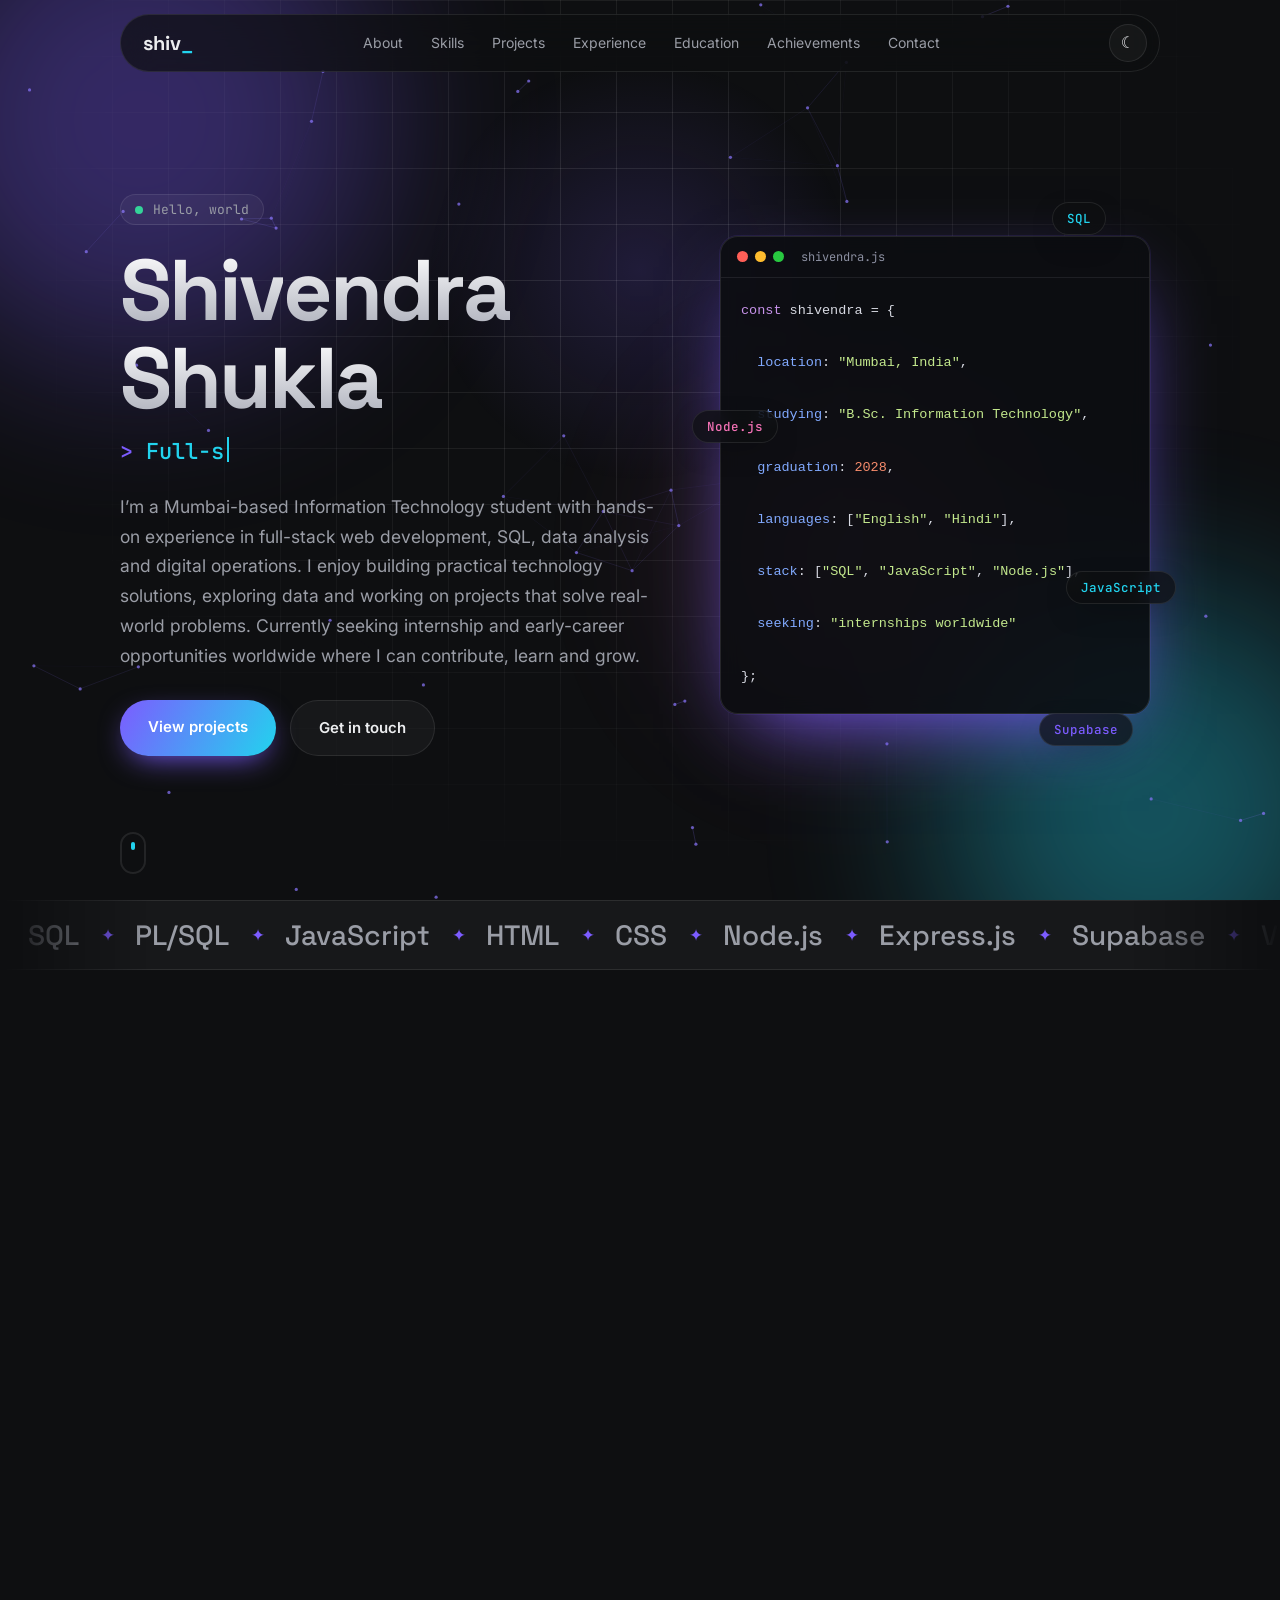
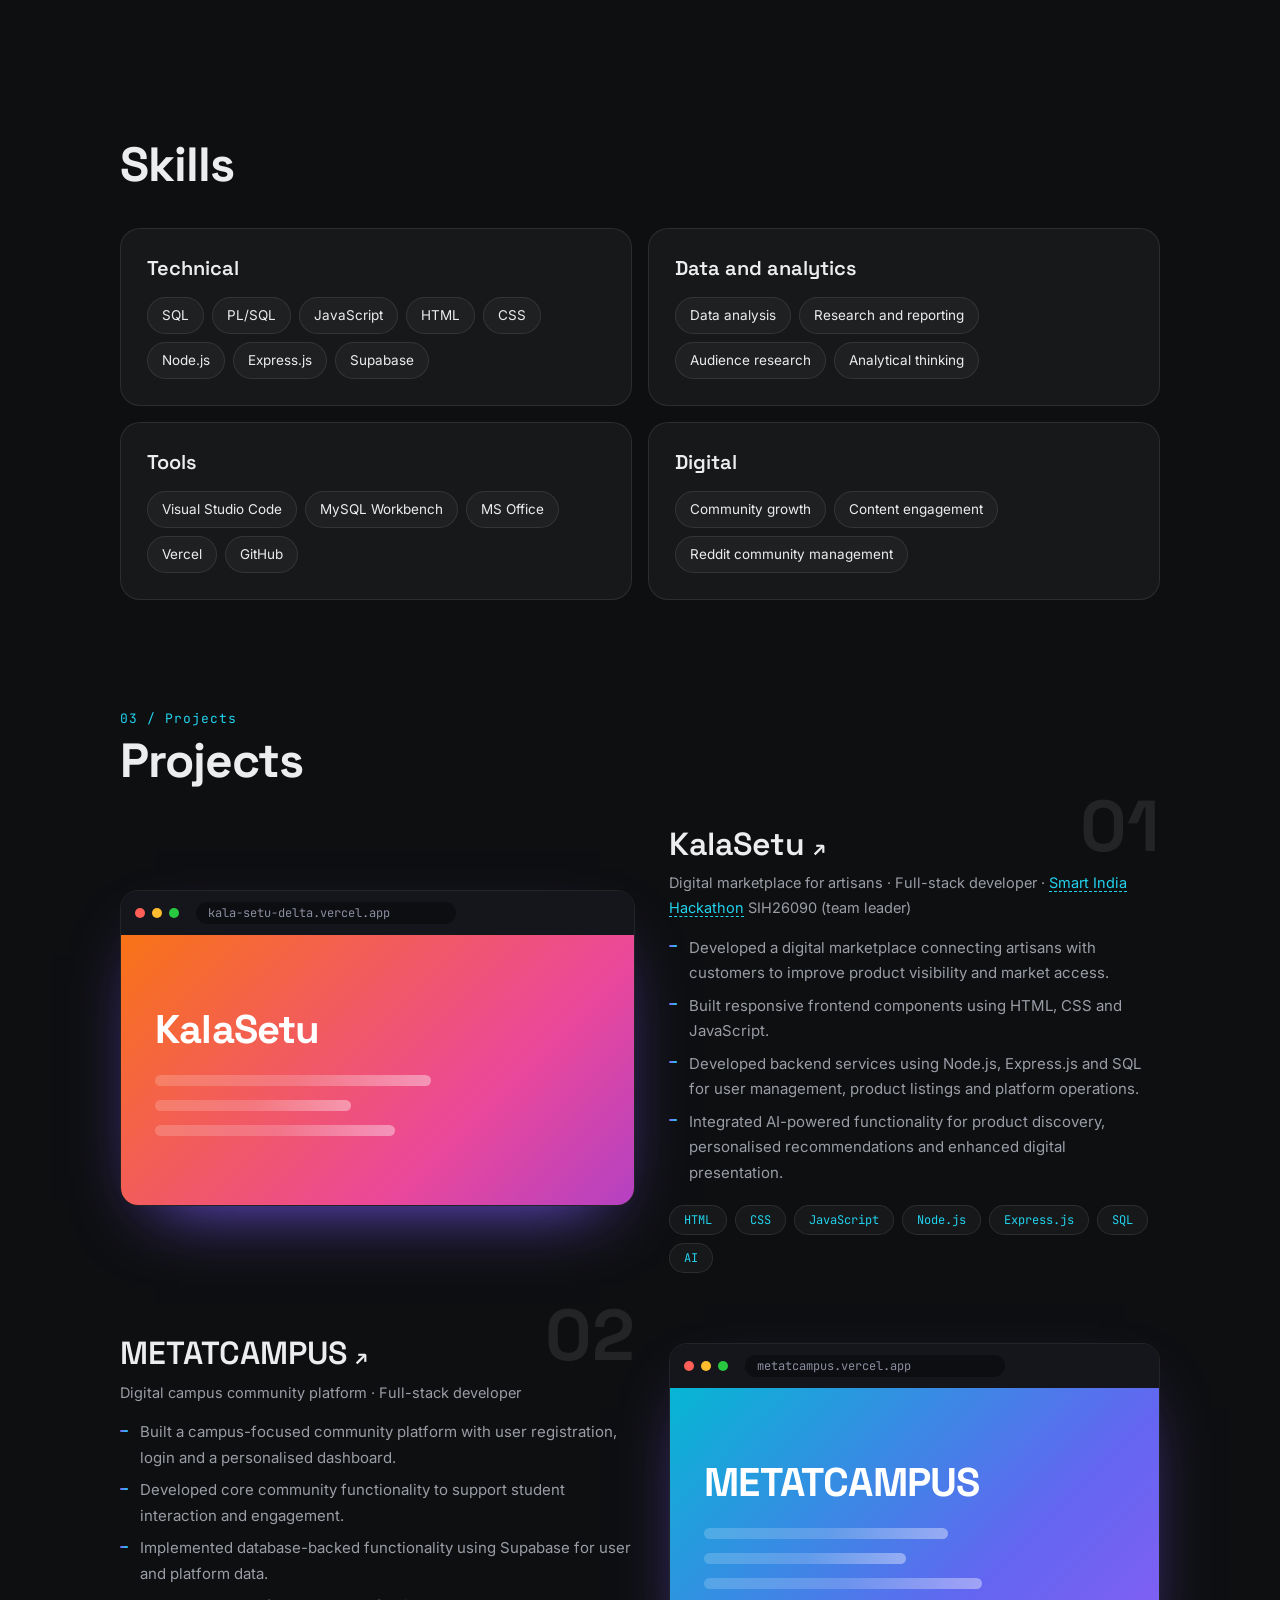
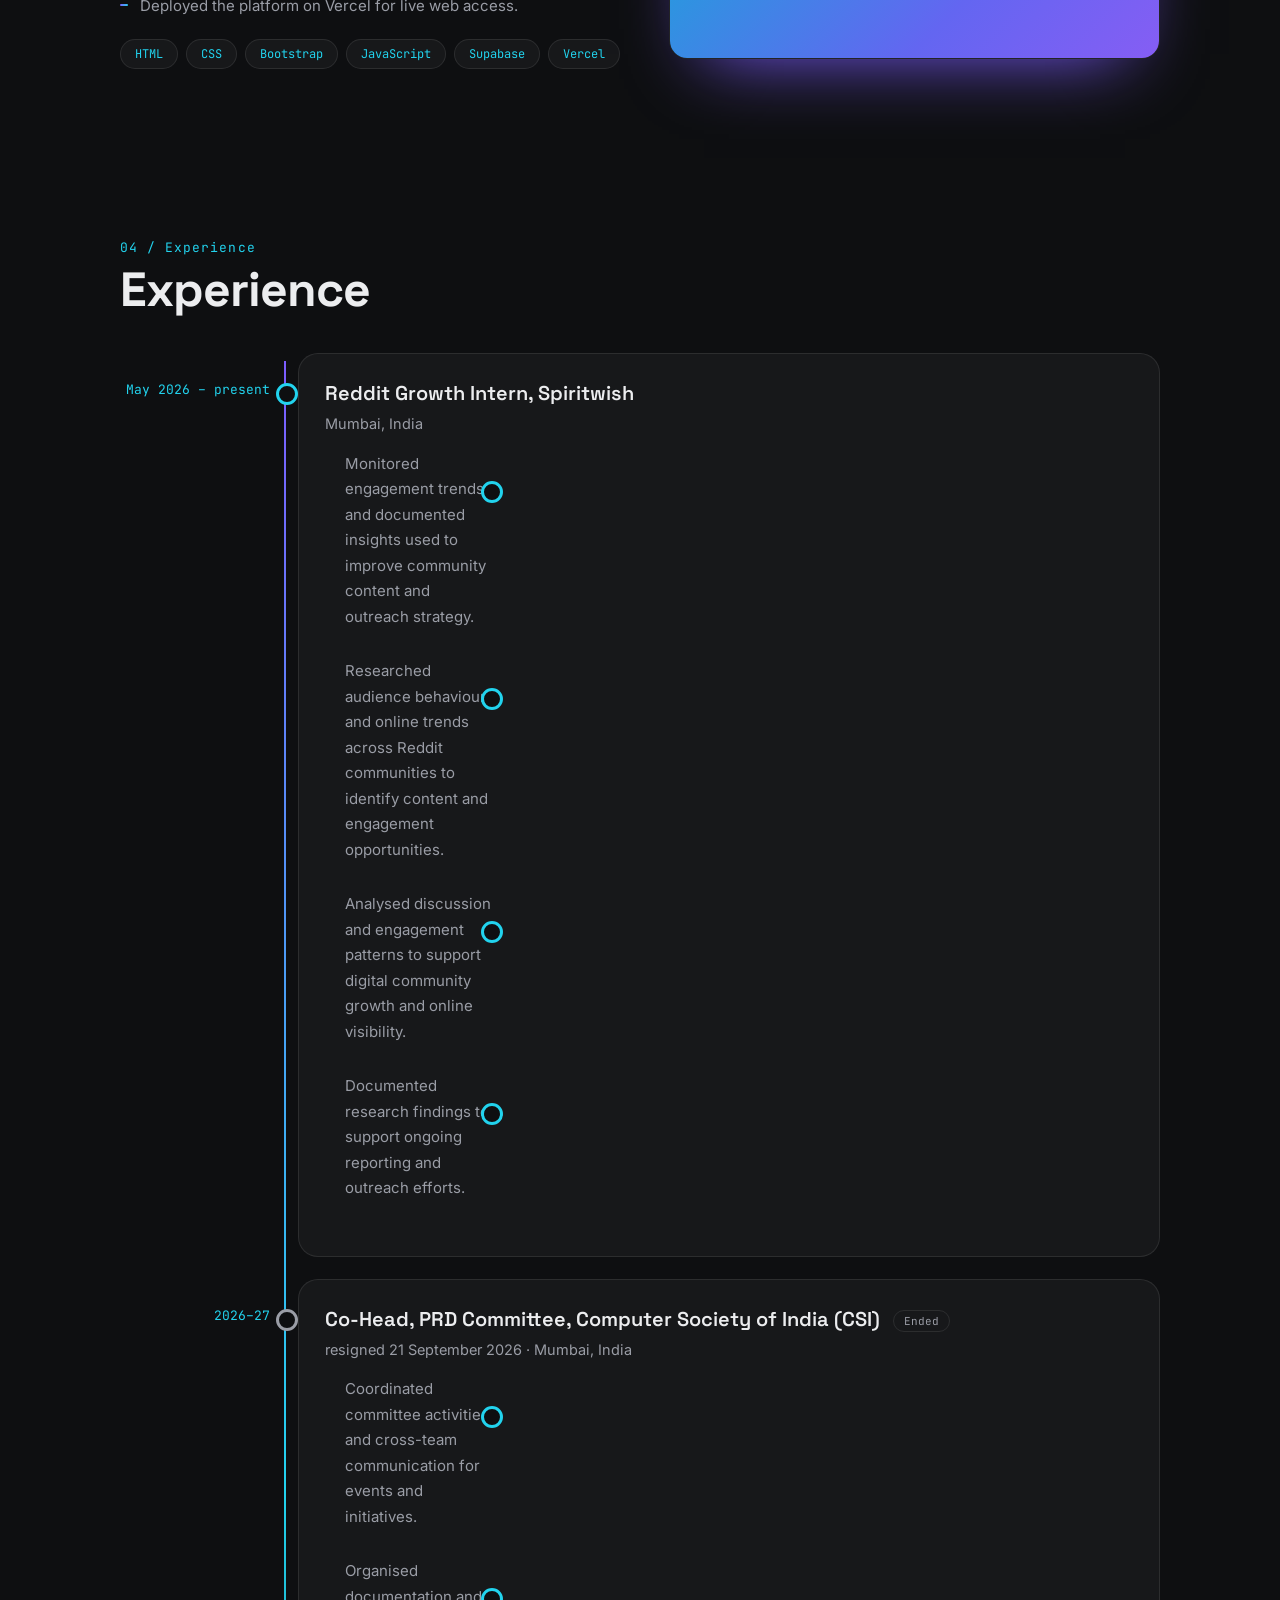
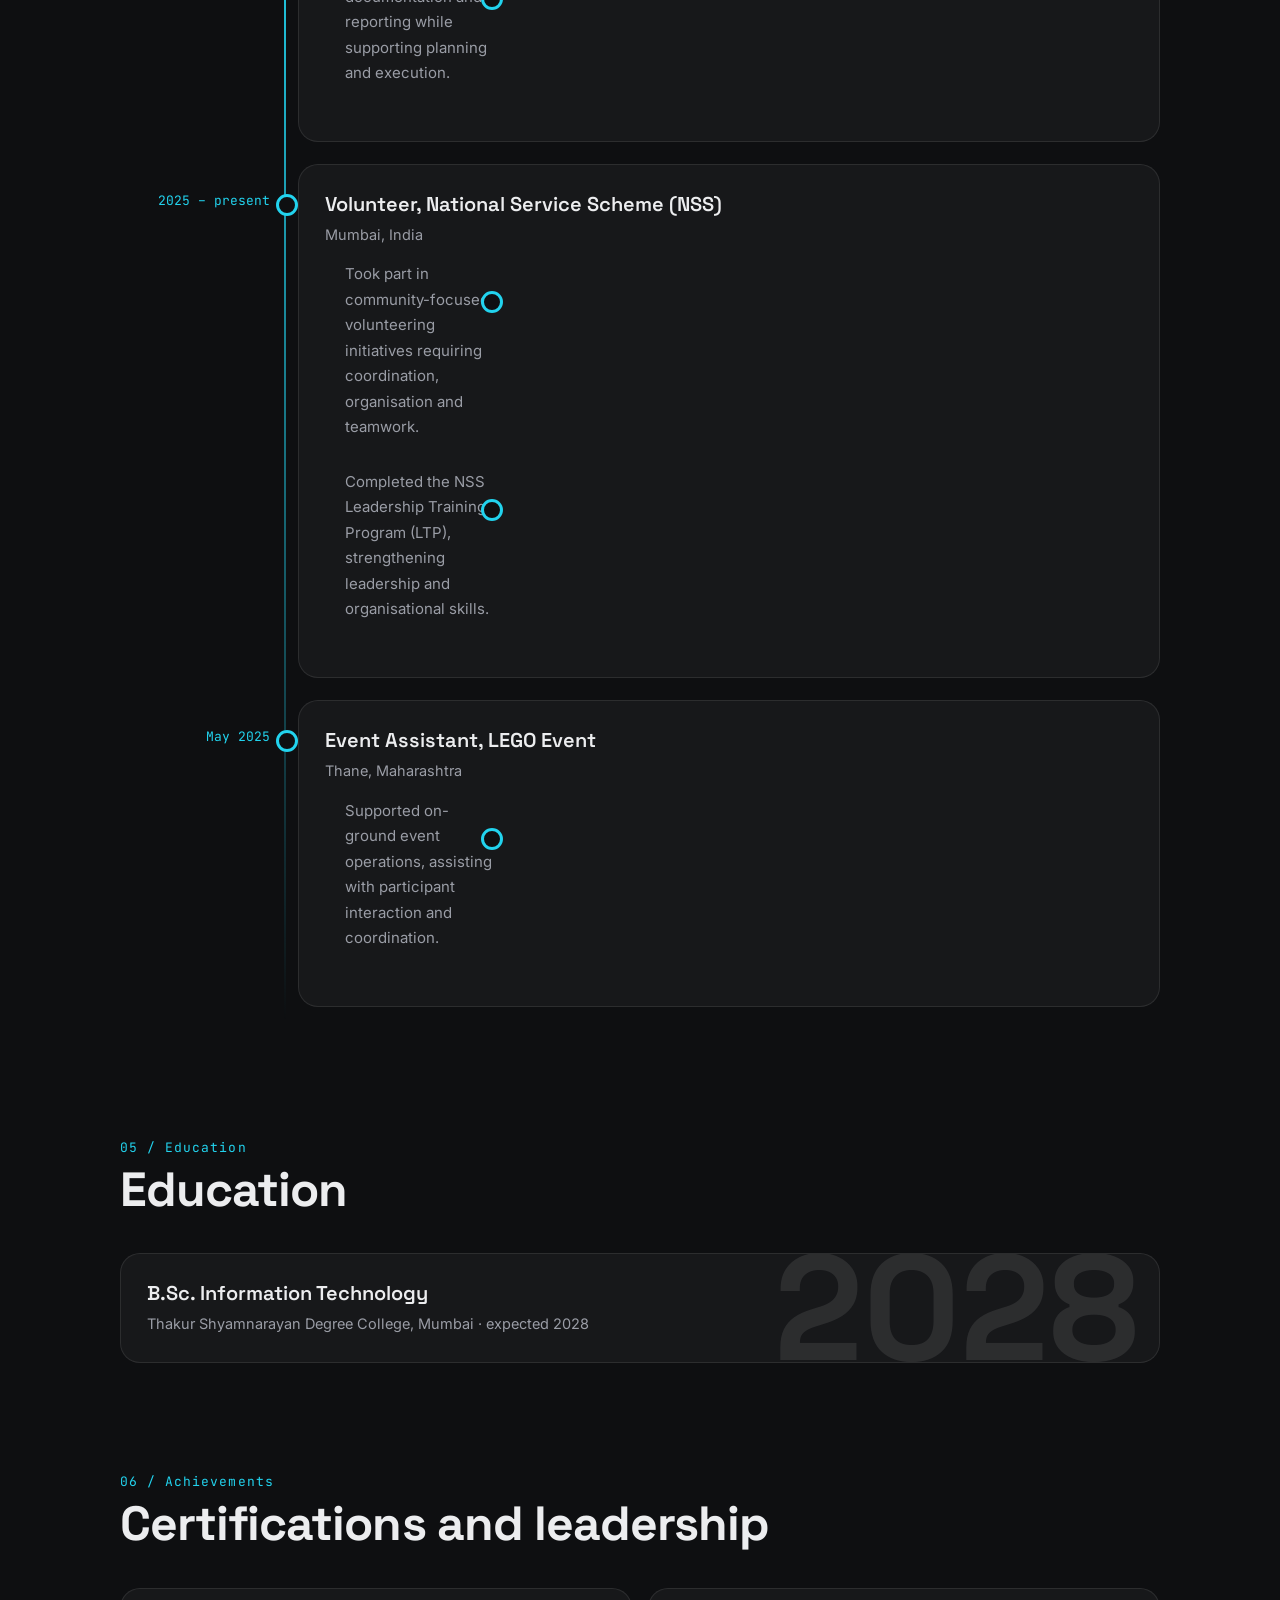
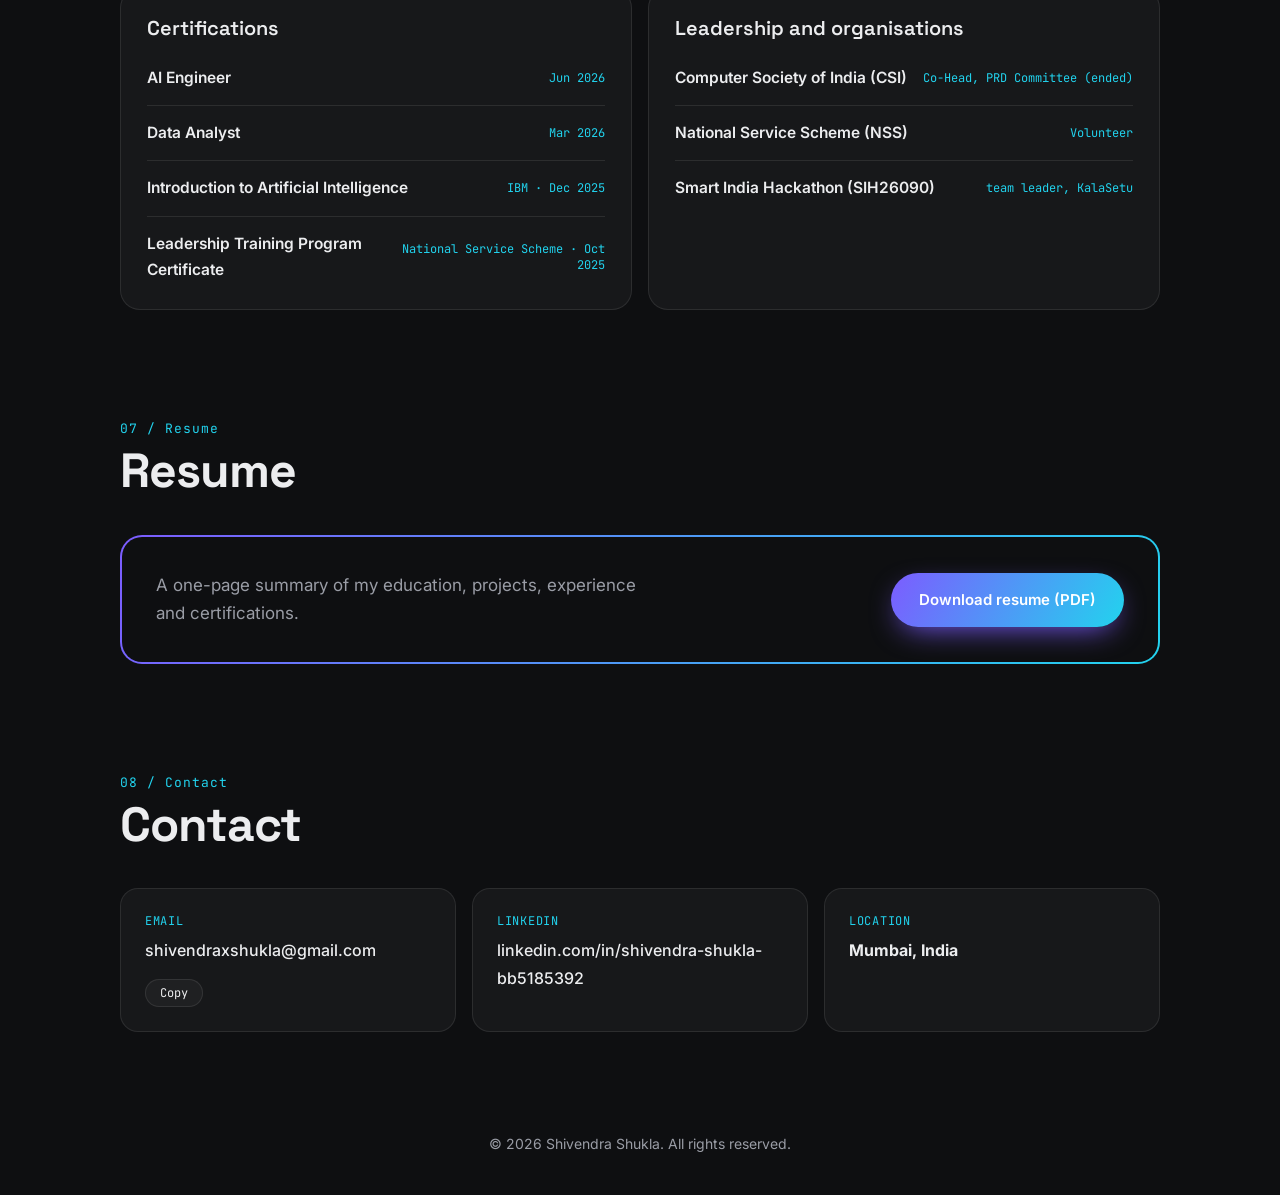
==== commit 0488a5ce: "Portfolio v2" ====
--- a/index.html
+++ b/index.html
@@ -17,48 +17,80 @@
 <link rel="preconnect" href="https://fonts.googleapis.com">
 <link rel="preconnect" href="https://fonts.gstatic.com" crossorigin>
 <link href="https://fonts.googleapis.com/css2?family=Inter:wght@400;500;600&family=Space+Grotesk:wght@500;600;700&family=JetBrains+Mono:wght@400;500&display=swap" rel="stylesheet">
+<script>try{var t=localStorage.getItem('t');if(t)document.documentElement.dataset.theme=t}catch(e){}</script>
 <link rel="stylesheet" href="assets/css/redesign.css">
+<noscript><style>.reveal{opacity:1!important;transform:none!important}.pre{display:none}</style></noscript>
 </head>
 <body>
+<div class="pre" id="pre"><span>shiv<i>_</i></span><b></b></div>
 <a class="skip" href="#main">Skip to content</a>
 <div class="progress" id="progress"></div>
 <div class="glow" id="glow"></div>
-<div class="bg" aria-hidden="true"><span class="blob b1"></span><span class="blob b2"></span><span class="blob b3"></span><span class="grid"></span></div>
+<div class="cur" id="cur"></div>
+<div class="bg" aria-hidden="true"><span class="blob b1"></span><span class="blob b2"></span><span class="blob b3"></span><span class="grid"></span><canvas id="fx"></canvas></div>
+<div class="toast" id="toast" role="status">Email copied</div>
+<button class="totop" id="totop" aria-label="Back to top">↑</button>
 
 <header class="nav" id="top">
   <a class="logo" href="#top">shiv<span>_</span></a>
-  <button class="burger" id="burger" aria-label="Menu" aria-expanded="false"><i></i><i></i></button>
   <nav id="menu">
     <a href="#about">About</a><a href="#skills">Skills</a><a href="#projects">Projects</a>
     <a href="#experience">Experience</a><a href="#education">Education</a>
     <a href="#achievements">Achievements</a><a href="#contact">Contact</a>
   </nav>
+  <div class="ctl">
+    <button class="theme" id="theme" aria-label="Toggle theme"><span class="mn">☾</span><span class="sn">☀</span></button>
+    <button class="burger" id="burger" aria-label="Menu" aria-expanded="false"><i></i><i></i></button>
+  </div>
 </header>
 
 <main id="main">
 <section class="hero">
-  <p class="eyebrow reveal"><span class="dot"></span>Hello, world</p>
-  <h1 id="name" aria-label="Shivendra Shukla">Shivendra Shukla</h1>
-  <p class="role reveal"><span class="mono">&gt;</span> <span id="typed"></span><span class="caret"></span></p>
-  <p class="lead reveal">I’m a Mumbai-based Information Technology student with hands-on experience in full-stack web development, SQL, data analysis and digital operations. I enjoy building practical technology solutions, exploring data and working on projects that solve real-world problems. Currently seeking internship and early-career opportunities worldwide where I can contribute, learn and grow.</p>
-  <div class="cta reveal">
-    <a class="btn primary magnetic" href="#projects">View projects</a>
-    <a class="btn ghost magnetic" href="#contact">Get in touch</a>
+  <div class="hl">
+    <p class="eyebrow reveal"><span class="dot"></span>Hello, world</p>
+    <h1 id="name" aria-label="Shivendra Shukla">Shivendra Shukla</h1>
+    <p class="role reveal"><span class="mono">&gt;</span> <span id="typed"></span><span class="caret"></span></p>
+    <p class="lead reveal">I’m a Mumbai-based Information Technology student with hands-on experience in full-stack web development, SQL, data analysis and digital operations. I enjoy building practical technology solutions, exploring data and working on projects that solve real-world problems. Currently seeking internship and early-career opportunities worldwide where I can contribute, learn and grow.</p>
+    <div class="cta reveal">
+      <a class="btn primary magnetic" href="#projects">View projects</a>
+      <a class="btn ghost magnetic" href="#contact">Get in touch</a>
+    </div>
+  </div>
+  <div class="hr reveal" aria-hidden="true">
+    <div class="term tilt">
+      <div class="tbar"><i></i><i></i><i></i><span>shivendra.js</span></div>
+      <pre><code><span style="--i:1"><b class="k">const</b> shivendra = {</span>
+<span style="--i:2">  <b class="p">location</b>: <b class="s">"Mumbai, India"</b>,</span>
+<span style="--i:3">  <b class="p">studying</b>: <b class="s">"B.Sc. Information Technology"</b>,</span>
+<span style="--i:4">  <b class="p">graduation</b>: <b class="n">2028</b>,</span>
+<span style="--i:5">  <b class="p">languages</b>: [<b class="s">"English"</b>, <b class="s">"Hindi"</b>],</span>
+<span style="--i:6">  <b class="p">stack</b>: [<b class="s">"SQL"</b>, <b class="s">"JavaScript"</b>, <b class="s">"Node.js"</b>],</span>
+<span style="--i:7">  <b class="p">seeking</b>: <b class="s">"internships worldwide"</b></span>
+<span style="--i:8">};</span></code></pre>
+    </div>
+    <span class="fchip f1">SQL</span><span class="fchip f2">Node.js</span><span class="fchip f3">Supabase</span><span class="fchip f4">JavaScript</span>
   </div>
   <a class="scroll" href="#about" aria-label="Scroll down"><span></span></a>
 </section>
+
+<div class="marquee" aria-hidden="true"><div class="track">
+  <span>SQL</span><span>PL/SQL</span><span>JavaScript</span><span>HTML</span><span>CSS</span><span>Node.js</span><span>Express.js</span><span>Supabase</span><span>Visual Studio Code</span><span>MySQL Workbench</span><span>MS Office</span><span>Vercel</span><span>GitHub</span>
+</div></div>
 
 <section id="about" class="sec">
   <p class="num reveal">01 / About</p>
   <h2 class="reveal">About</h2>
-  <div class="about">
-    <p class="reveal">I am a second-year B.Sc. Information Technology student with hands-on experience in SQL, JavaScript and web development, alongside digital community operations and data-driven research. I have built full-stack projects involving frontend development, backend services, databases and AI integration, and I have worked in audience research and community growth.</p>
-    <dl class="facts">
-      <div class="reveal tilt"><dt>Location</dt><dd>Mumbai, India</dd></div>
-      <div class="reveal tilt"><dt>Studying</dt><dd>B.Sc. Information Technology</dd></div>
-      <div class="reveal tilt"><dt>Expected graduation</dt><dd>2028</dd></div>
-      <div class="reveal tilt"><dt>Languages</dt><dd>English, Hindi</dd></div>
-    </dl>
+  <div class="bento">
+    <div class="tile big reveal"><p>I am a second-year B.Sc. Information Technology student with hands-on experience in SQL, JavaScript and web development, alongside digital community operations and data-driven research. I have built full-stack projects involving frontend development, backend services, databases and AI integration, and I have worked in audience research and community growth.</p></div>
+    <div class="tile fact reveal tilt"><small>Location</small><b>Mumbai, India</b></div>
+    <div class="tile fact reveal tilt"><small>Studying</small><b>B.Sc. Information Technology</b></div>
+    <div class="tile fact reveal tilt"><small>Expected graduation</small><b>2028</b></div>
+    <div class="tile fact reveal tilt"><small>Languages</small><b>English, Hindi</b></div>
+  </div>
+  <div class="counts">
+    <div class="tile reveal"><b data-n="2">2</b><span>Projects</span></div>
+    <div class="tile reveal"><b data-n="4">4</b><span>Certifications</span></div>
+    <div class="tile reveal"><b data-n="4">4</b><span>Experiences</span></div>
   </div>
 </section>
 
@@ -80,69 +112,71 @@
 <section id="projects" class="sec">
   <p class="num reveal">03 / Projects</p>
   <h2 class="reveal">Projects</h2>
-  <div class="projects">
-    <article class="card proj reveal tilt">
+  <article class="show reveal">
+    <a class="mock m1" href="https://kala-setu-delta.vercel.app/" target="_blank" rel="noopener" aria-label="Open KalaSetu">
+      <div class="mbar"><i></i><i></i><i></i><span>kala-setu-delta.vercel.app</span></div>
+      <div class="mbody"><em>KalaSetu</em><span class="sk" style="width:62%"></span><span class="sk" style="width:44%"></span><span class="sk" style="width:54%"></span></div>
+    </a>
+    <div class="info">
       <span class="idx">01</span>
       <h3><a href="https://kala-setu-delta.vercel.app/" target="_blank" rel="noopener">KalaSetu <i>↗</i></a></h3>
       <p class="meta">Digital marketplace for artisans · Full-stack developer · <a href="https://www.sih.gov.in/" target="_blank" rel="noopener">Smart India Hackathon</a> SIH26090 (team leader)</p>
-      <ul>
+      <ul class="dash">
         <li>Developed a digital marketplace connecting artisans with customers to improve product visibility and market access.</li>
         <li>Built responsive frontend components using HTML, CSS and JavaScript.</li>
         <li>Developed backend services using Node.js, Express.js and SQL for user management, product listings and platform operations.</li>
         <li>Integrated AI-powered functionality for product discovery, personalised recommendations and enhanced digital presentation.</li>
       </ul>
       <ul class="chips sm"><li>HTML</li><li>CSS</li><li>JavaScript</li><li>Node.js</li><li>Express.js</li><li>SQL</li><li>AI</li></ul>
-    </article>
-    <article class="card proj reveal tilt">
+    </div>
+  </article>
+  <article class="show reveal">
+    <a class="mock m2" href="https://metatcampus.vercel.app/index.html" target="_blank" rel="noopener" aria-label="Open METATCAMPUS">
+      <div class="mbar"><i></i><i></i><i></i><span>metatcampus.vercel.app</span></div>
+      <div class="mbody"><em>METATCAMPUS</em><span class="sk" style="width:58%"></span><span class="sk" style="width:48%"></span><span class="sk" style="width:66%"></span></div>
+    </a>
+    <div class="info">
       <span class="idx">02</span>
       <h3><a href="https://metatcampus.vercel.app/index.html" target="_blank" rel="noopener">METATCAMPUS <i>↗</i></a></h3>
       <p class="meta">Digital campus community platform · Full-stack developer</p>
-      <ul>
+      <ul class="dash">
         <li>Built a campus-focused community platform with user registration, login and a personalised dashboard.</li>
         <li>Developed core community functionality to support student interaction and engagement.</li>
         <li>Implemented database-backed functionality using Supabase for user and platform data.</li>
         <li>Deployed the platform on Vercel for live web access.</li>
       </ul>
       <ul class="chips sm"><li>HTML</li><li>CSS</li><li>Bootstrap</li><li>JavaScript</li><li>Supabase</li><li>Vercel</li></ul>
-    </article>
-  </div>
+    </div>
+  </article>
 </section>
 
 <section id="experience" class="sec">
   <p class="num reveal">04 / Experience</p>
   <h2 class="reveal">Experience</h2>
-  <ol class="timeline">
-    <li class="reveal">
-      <h3>Reddit Growth Intern, Spiritwish</h3>
-      <p class="meta">May 2026 – present · Mumbai, India</p>
-      <ul>
-        <li>Monitored engagement trends and documented insights used to improve community content and outreach strategy.</li>
-        <li>Researched audience behaviour and online trends across Reddit communities to identify content and engagement opportunities.</li>
-        <li>Analysed discussion and engagement patterns to support digital community growth and online visibility.</li>
-        <li>Documented research findings to support ongoing reporting and outreach efforts.</li>
-      </ul>
-    </li>
-    <li class="reveal ended">
-      <h3>Co-Head, PRD Committee, Computer Society of India (CSI) <em class="tag">Ended</em></h3>
-      <p class="meta">2026–27 · resigned 21 September 2026 · Mumbai, India</p>
-      <ul>
-        <li>Coordinated committee activities and cross-team communication for events and initiatives.</li>
-        <li>Organised documentation and reporting while supporting planning and execution.</li>
-      </ul>
-    </li>
-    <li class="reveal">
-      <h3>Volunteer, National Service Scheme (NSS)</h3>
-      <p class="meta">2025 – present · Mumbai, India</p>
-      <ul>
-        <li>Took part in community-focused volunteering initiatives requiring coordination, organisation and teamwork.</li>
-        <li>Completed the NSS Leadership Training Program (LTP), strengthening leadership and organisational skills.</li>
-      </ul>
-    </li>
-    <li class="reveal">
-      <h3>Event Assistant, LEGO Event</h3>
-      <p class="meta">May 2025 · Thane, Maharashtra</p>
-      <ul><li>Supported on-ground event operations, assisting with participant interaction and coordination.</li></ul>
-    </li>
+  <ol class="tl">
+    <li class="reveal"><div class="when">May 2026 – present</div>
+      <div class="card tilt"><h3>Reddit Growth Intern, Spiritwish</h3><p class="meta">Mumbai, India</p>
+        <ul class="dash">
+          <li>Monitored engagement trends and documented insights used to improve community content and outreach strategy.</li>
+          <li>Researched audience behaviour and online trends across Reddit communities to identify content and engagement opportunities.</li>
+          <li>Analysed discussion and engagement patterns to support digital community growth and online visibility.</li>
+          <li>Documented research findings to support ongoing reporting and outreach efforts.</li>
+        </ul></div></li>
+    <li class="reveal ended"><div class="when">2026–27</div>
+      <div class="card tilt"><h3>Co-Head, PRD Committee, Computer Society of India (CSI) <em class="tag">Ended</em></h3><p class="meta">resigned 21 September 2026 · Mumbai, India</p>
+        <ul class="dash">
+          <li>Coordinated committee activities and cross-team communication for events and initiatives.</li>
+          <li>Organised documentation and reporting while supporting planning and execution.</li>
+        </ul></div></li>
+    <li class="reveal"><div class="when">2025 – present</div>
+      <div class="card tilt"><h3>Volunteer, National Service Scheme (NSS)</h3><p class="meta">Mumbai, India</p>
+        <ul class="dash">
+          <li>Took part in community-focused volunteering initiatives requiring coordination, organisation and teamwork.</li>
+          <li>Completed the NSS Leadership Training Program (LTP), strengthening leadership and organisational skills.</li>
+        </ul></div></li>
+    <li class="reveal"><div class="when">May 2025</div>
+      <div class="card tilt"><h3>Event Assistant, LEGO Event</h3><p class="meta">Thane, Maharashtra</p>
+        <ul class="dash"><li>Supported on-ground event operations, assisting with participant interaction and coordination.</li></ul></div></li>
   </ol>
 </section>
 
@@ -150,6 +184,7 @@
   <p class="num reveal">05 / Education</p>
   <h2 class="reveal">Education</h2>
   <div class="card edu reveal tilt">
+    <span class="wm">2028</span>
     <h3>B.Sc. Information Technology</h3>
     <p class="meta">Thakur Shyamnarayan Degree College, Mumbai · expected 2028</p>
   </div>
@@ -160,17 +195,17 @@
   <h2 class="reveal">Certifications and leadership</h2>
   <div class="two">
     <div class="card reveal tilt"><h3>Certifications</h3>
-      <ul class="plain">
-        <li>AI Engineer · Jun 2026</li>
-        <li>Data Analyst · Mar 2026</li>
-        <li>Introduction to Artificial Intelligence · IBM · Dec 2025</li>
-        <li>Leadership Training Program Certificate · National Service Scheme · Oct 2025</li>
+      <ul class="certs">
+        <li><b>AI Engineer</b><span>Jun 2026</span></li>
+        <li><b>Data Analyst</b><span>Mar 2026</span></li>
+        <li><b>Introduction to Artificial Intelligence</b><span>IBM · Dec 2025</span></li>
+        <li><b>Leadership Training Program Certificate</b><span>National Service Scheme · Oct 2025</span></li>
       </ul></div>
     <div class="card reveal tilt"><h3>Leadership and organisations</h3>
-      <ul class="plain">
-        <li>Computer Society of India (CSI) · Co-Head, PRD Committee (ended)</li>
-        <li>National Service Scheme (NSS) · Volunteer</li>
-        <li>Smart India Hackathon (SIH26090) · team leader, KalaSetu</li>
+      <ul class="certs">
+        <li><b>Computer Society of India (CSI)</b><span>Co-Head, PRD Committee (ended)</span></li>
+        <li><b>National Service Scheme (NSS)</b><span>Volunteer</span></li>
+        <li><b>Smart India Hackathon (SIH26090)</b><span>team leader, KalaSetu</span></li>
       </ul></div>
   </div>
 </section>
@@ -178,17 +213,17 @@
 <section id="resume" class="sec">
   <p class="num reveal">07 / Resume</p>
   <h2 class="reveal">Resume</h2>
-  <div class="card resume reveal">
+  <div class="resume reveal"><div class="rin">
     <p>A one-page summary of my education, projects, experience and certifications.</p>
     <a class="btn primary magnetic" href="assets/Shivendra_Shukla_Resume.pdf" download>Download resume (PDF)</a>
-  </div>
+  </div></div>
 </section>
 
 <section id="contact" class="sec">
   <p class="num reveal">08 / Contact</p>
   <h2 class="reveal">Contact</h2>
   <ul class="contact">
-    <li class="reveal tilt"><span>Email</span><a href="mailto:shivendraxshukla@gmail.com">shivendraxshukla@gmail.com</a></li>
+    <li class="reveal tilt"><span>Email</span><a href="mailto:shivendraxshukla@gmail.com">shivendraxshukla@gmail.com</a><button class="copy" id="copy" type="button">Copy</button></li>
     <li class="reveal tilt"><span>LinkedIn</span><a href="https://www.linkedin.com/in/shivendra-shukla-bb5185392" target="_blank" rel="noopener">linkedin.com/in/shivendra-shukla-bb5185392</a></li>
     <li class="reveal tilt"><span>Location</span><b>Mumbai, India</b></li>
   </ul>
--- a/assets/css/redesign.css
+++ b/assets/css/redesign.css
@@ -1,140 +1,192 @@
-:root{
-  --bg:#0E0F11; --surface:rgba(255,255,255,.04); --line:rgba(255,255,255,.09);
-  --text:#ECEDEF; --muted:#9A9DA6; --a:#7C5CFF; --b:#22D3EE; --c:#F472B6;
-  --grad:linear-gradient(120deg,var(--a),var(--b));
-  --font:'Inter',system-ui,sans-serif; --head:'Space Grotesk',var(--font); --mono:'JetBrains Mono',ui-monospace,monospace;
-}
+:root{--bg:#0E0F11;--surface:rgba(255,255,255,.04);--line:rgba(255,255,255,.09);--text:#ECEDEF;--muted:#9A9DA6;--a:#7C5CFF;--b:#22D3EE;--c:#F472B6;--nav:rgba(14,15,17,.7);--h1a:#fff;--h1b:#a9acb8;--bo:.35;
+--grad:linear-gradient(120deg,var(--a),var(--b));--font:'Inter',system-ui,sans-serif;--head:'Space Grotesk',var(--font);--mono:'JetBrains Mono',ui-monospace,monospace}
+:root[data-theme=light]{--bg:#F5F5F9;--surface:rgba(0,0,0,.035);--line:rgba(0,0,0,.1);--text:#15161A;--muted:#5C606C;--a:#6B46F5;--b:#0891B2;--nav:rgba(245,245,249,.75);--h1a:#15161A;--h1b:#4b4f63;--bo:.18}
 *{box-sizing:border-box;margin:0;padding:0}
-html{scroll-behavior:smooth;scroll-padding-top:80px}
-body{background:var(--bg);color:var(--text);font:400 16px/1.7 var(--font);overflow-x:hidden;-webkit-font-smoothing:antialiased}
-a{color:inherit;text-decoration:none}
-ul{list-style:none}
+html{scroll-behavior:smooth;scroll-padding-top:90px}
+body{background:var(--bg);color:var(--text);font:400 16px/1.7 var(--font);overflow-x:hidden;-webkit-font-smoothing:antialiased;transition:background .4s,color .4s}
+a{color:inherit;text-decoration:none}ul,ol{list-style:none}button{font:inherit;color:inherit;cursor:pointer}
 ::selection{background:var(--a);color:#fff}
-.skip{position:absolute;left:-999px;top:8px;background:#fff;color:#000;padding:8px 12px;border-radius:8px;z-index:100}
-.skip:focus{left:8px}
+.skip{position:absolute;left:-999px;top:8px;background:#fff;color:#000;padding:8px 12px;border-radius:8px;z-index:200}.skip:focus{left:8px}
+
+.pre{position:fixed;inset:0;background:var(--bg);z-index:150;display:flex;flex-direction:column;gap:18px;align-items:center;justify-content:center;animation:preOut .6s 2.2s forwards}
+.pre.out{opacity:0;visibility:hidden;transition:opacity .6s,visibility .6s}
+.pre span{font:700 48px var(--head)}.pre i{color:var(--b);font-style:normal;animation:blink 1s steps(2) infinite}
+.pre b{width:150px;height:3px;background:var(--line);border-radius:3px;overflow:hidden}
+.pre b::after{content:"";display:block;height:100%;background:var(--grad);animation:load 1s ease forwards}
+@keyframes load{from{width:0}to{width:100%}}@keyframes preOut{to{opacity:0;visibility:hidden}}
 
 .bg{position:fixed;inset:0;z-index:-1;overflow:hidden}
-.blob{position:absolute;border-radius:50%;filter:blur(90px);opacity:.35;animation:float 18s ease-in-out infinite}
+#fx{position:absolute;inset:0;width:100%;height:100%}
+.blob{position:absolute;border-radius:50%;filter:blur(90px);opacity:var(--bo);animation:float 18s ease-in-out infinite}
 .b1{width:480px;height:480px;background:var(--a);top:-120px;left:-100px}
 .b2{width:420px;height:420px;background:var(--b);bottom:-120px;right:-80px;animation-delay:-6s}
-.b3{width:300px;height:300px;background:var(--c);top:45%;left:55%;opacity:.18;animation-delay:-11s}
-.grid{position:absolute;inset:0;background-image:linear-gradient(var(--line) 1px,transparent 1px),linear-gradient(90deg,var(--line) 1px,transparent 1px);background-size:56px 56px;mask-image:radial-gradient(ellipse at 50% 30%,#000 20%,transparent 70%);-webkit-mask-image:radial-gradient(ellipse at 50% 30%,#000 20%,transparent 70%)}
+.b3{width:300px;height:300px;background:var(--c);top:45%;left:55%;opacity:calc(var(--bo)/2);animation-delay:-11s}
+.grid{position:absolute;inset:0;background-image:linear-gradient(var(--line) 1px,transparent 1px),linear-gradient(90deg,var(--line) 1px,transparent 1px);background-size:56px 56px;-webkit-mask-image:radial-gradient(ellipse at 50% 30%,#000 15%,transparent 70%);mask-image:radial-gradient(ellipse at 50% 30%,#000 15%,transparent 70%)}
 @keyframes float{0%,100%{transform:translate(0,0) scale(1)}33%{transform:translate(60px,40px) scale(1.1)}66%{transform:translate(-40px,70px) scale(.92)}}
-.glow{position:fixed;width:420px;height:420px;border-radius:50%;pointer-events:none;z-index:-1;transform:translate(-50%,-50%);background:radial-gradient(circle,rgba(124,92,255,.18),transparent 65%);left:50%;top:30%;transition:opacity .3s}
-.progress{position:fixed;top:0;left:0;height:3px;width:0;background:var(--grad);z-index:60}
+.glow{position:fixed;width:460px;height:460px;border-radius:50%;pointer-events:none;z-index:-1;transform:translate(-50%,-50%);background:radial-gradient(circle,rgba(124,92,255,.17),transparent 65%);left:50%;top:30%}
+.cur{position:fixed;left:0;top:0;width:34px;height:34px;margin:-17px 0 0 -17px;border:1.5px solid var(--b);border-radius:50%;pointer-events:none;z-index:120;opacity:0;transition:width .25s,height .25s,margin .25s,background .25s,opacity .3s}
+.cur.on{opacity:.8}.cur.big{width:60px;height:60px;margin:-30px 0 0 -30px;background:rgba(34,211,238,.12)}
+.progress{position:fixed;top:0;left:0;height:3px;width:0;background:var(--grad);z-index:90}
+.toast{position:fixed;bottom:28px;left:50%;transform:translate(-50%,30px);background:var(--text);color:var(--bg);padding:10px 20px;border-radius:999px;font-size:14px;font-weight:500;opacity:0;pointer-events:none;transition:.35s;z-index:110}
+.toast.show{opacity:1;transform:translate(-50%,0)}
+.totop{position:fixed;right:22px;bottom:22px;width:46px;height:46px;border-radius:50%;border:1px solid var(--line);background:var(--nav);backdrop-filter:blur(12px);-webkit-backdrop-filter:blur(12px);font-size:20px;z-index:80;opacity:0;transform:translateY(20px);pointer-events:none;transition:.35s}
+.totop.show{opacity:1;transform:none;pointer-events:auto}.totop:hover{background:var(--grad);color:#fff;border-color:transparent}
 
-.nav{position:fixed;top:14px;left:50%;transform:translateX(-50%);width:min(1000px,calc(100% - 28px));display:flex;align-items:center;justify-content:space-between;padding:10px 14px 10px 22px;border:1px solid var(--line);background:rgba(14,15,17,.65);backdrop-filter:blur(16px);-webkit-backdrop-filter:blur(16px);border-radius:999px;z-index:50;animation:drop .8s cubic-bezier(.2,.8,.2,1) both}
+.nav{position:fixed;top:14px;left:50%;transform:translateX(-50%);width:min(1040px,calc(100% - 28px));display:flex;align-items:center;justify-content:space-between;padding:9px 12px 9px 22px;border:1px solid var(--line);background:var(--nav);backdrop-filter:blur(16px);-webkit-backdrop-filter:blur(16px);border-radius:999px;z-index:80;animation:drop .9s 1s cubic-bezier(.2,.8,.2,1) both}
 @keyframes drop{from{opacity:0;transform:translate(-50%,-30px)}}
-.logo{font:700 20px var(--head)}
-.logo span{color:var(--b);animation:blink 1.1s steps(2) infinite}
-.nav nav{display:flex;gap:4px}
+.logo{font:700 20px var(--head)}.logo span{color:var(--b);animation:blink 1.1s steps(2) infinite}
+.nav nav{display:flex;gap:2px}
 .nav nav a{font-size:14px;color:var(--muted);padding:7px 13px;border-radius:999px;transition:.25s}
-.nav nav a:hover,.nav nav a.on{color:#fff;background:var(--surface)}
-.burger{display:none;background:none;border:0;width:38px;height:38px;position:relative;cursor:pointer}
-.burger i{position:absolute;left:9px;right:9px;height:2px;background:#fff;border-radius:2px;transition:.3s}
+.nav nav a:hover,.nav nav a.on{color:var(--text);background:var(--surface)}
+.ctl{display:flex;gap:6px;align-items:center}
+.theme{width:38px;height:38px;border-radius:50%;border:1px solid var(--line);background:var(--surface);font-size:16px;transition:transform .4s}
+.theme:hover{transform:rotate(25deg) scale(1.08)}
+.sn{display:none}:root[data-theme=light] .sn{display:inline}:root[data-theme=light] .mn{display:none}
+.burger{display:none;background:none;border:0;width:38px;height:38px;position:relative}
+.burger i{position:absolute;left:9px;right:9px;height:2px;background:var(--text);border-radius:2px;transition:.3s}
 .burger i:first-child{top:15px}.burger i:last-child{top:22px}
 .burger[aria-expanded=true] i:first-child{transform:translateY(3.5px) rotate(45deg)}
 .burger[aria-expanded=true] i:last-child{transform:translateY(-3.5px) rotate(-45deg)}
 
-main{width:min(1000px,calc(100% - 40px));margin:0 auto}
-.sec{padding:90px 0 20px}
+main{width:min(1040px,calc(100% - 40px));margin:0 auto}
+.sec{padding:100px 0 10px}
 .num{font:400 13px var(--mono);color:var(--b);letter-spacing:.08em;margin-bottom:6px}
-h2{font:700 clamp(30px,5vw,46px)/1.15 var(--head);margin-bottom:34px;letter-spacing:-.02em}
+h2{font:700 clamp(30px,5vw,48px)/1.15 var(--head);margin-bottom:36px;letter-spacing:-.02em}
 h3{font:600 20px/1.3 var(--head)}
-.meta{color:var(--muted);font-size:14.5px;margin:6px 0 14px}
-.meta a{color:var(--b);border-bottom:1px dashed currentColor}
+.meta{color:var(--muted);font-size:14.5px;margin:6px 0 14px}.meta a{color:var(--b);border-bottom:1px dashed currentColor}
 
-.hero{min-height:100svh;display:flex;flex-direction:column;justify-content:center;padding:120px 0 60px;position:relative}
-.eyebrow{display:inline-flex;align-items:center;gap:10px;width:max-content;font:400 13px var(--mono);color:var(--muted);border:1px solid var(--line);padding:6px 14px;border-radius:999px;background:var(--surface)}
-.dot{width:8px;height:8px;border-radius:50%;background:#34D399;box-shadow:0 0 0 0 rgba(52,211,153,.6);animation:pulse 2s infinite}
-@keyframes pulse{70%{box-shadow:0 0 0 10px rgba(52,211,153,0)}100%{box-shadow:0 0 0 0 rgba(52,211,153,0)}}
-h1{font:700 clamp(44px,9vw,100px)/1.02 var(--head);letter-spacing:-.035em;margin:22px 0 14px}
+.hero{min-height:100svh;display:grid;grid-template-columns:1.1fr .9fr;gap:40px;align-items:center;padding:120px 0 70px;position:relative}
+.eyebrow{display:inline-flex;align-items:center;gap:10px;font:400 13px var(--mono);color:var(--muted);border:1px solid var(--line);padding:6px 14px;border-radius:999px;background:var(--surface)}
+.dot{width:8px;height:8px;border-radius:50%;background:#34D399;animation:pulse 2s infinite}
+@keyframes pulse{0%{box-shadow:0 0 0 0 rgba(52,211,153,.6)}70%,100%{box-shadow:0 0 0 10px rgba(52,211,153,0)}}
+h1{font:700 clamp(42px,7.4vw,86px)/1.02 var(--head);letter-spacing:-.035em;margin:22px 0 14px}
 h1 .w{display:inline-block;white-space:nowrap;margin-right:.25em}
-h1 .l{display:inline-block;opacity:0;transform:translateY(60%) rotate(6deg);background:linear-gradient(180deg,#fff,#a9acb8);-webkit-background-clip:text;background-clip:text;color:transparent;animation:rise .8s cubic-bezier(.2,.8,.2,1) forwards}
+h1 .l{display:inline-block;opacity:0;transform:translateY(60%) rotate(6deg);background:linear-gradient(180deg,var(--h1a),var(--h1b));-webkit-background-clip:text;background-clip:text;color:transparent;animation:rise .8s cubic-bezier(.2,.8,.2,1) forwards}
 @keyframes rise{to{opacity:1;transform:none}}
-.role{font:500 clamp(17px,2.6vw,24px) var(--mono);color:var(--b);min-height:1.6em}
-.role .mono{color:var(--a)}
+.role{font:500 clamp(16px,2.2vw,22px) var(--mono);color:var(--b);min-height:1.6em}.role .mono{color:var(--a)}
 .caret{display:inline-block;width:2px;height:1.1em;background:var(--b);margin-left:3px;vertical-align:-3px;animation:blink 1s steps(2) infinite}
 @keyframes blink{50%{opacity:0}}
-.lead{max-width:680px;color:var(--muted);font-size:18px;margin:22px 0 32px}
+.lead{max-width:620px;color:var(--muted);font-size:17.5px;margin:20px 0 30px}
 .cta{display:flex;gap:14px;flex-wrap:wrap}
 .btn{display:inline-block;padding:14px 28px;border-radius:999px;font-weight:600;font-size:15px;transition:transform .25s,box-shadow .3s,background .3s;will-change:transform}
-.btn.primary{background:var(--grad);color:#fff;box-shadow:0 10px 30px -10px var(--a)}
-.btn.primary:hover{box-shadow:0 14px 40px -8px var(--b)}
-.btn.ghost{border:1px solid var(--line);background:var(--surface)}
-.btn.ghost:hover{background:rgba(255,255,255,.09)}
+.btn.primary{background:var(--grad);color:#fff;box-shadow:0 10px 30px -10px var(--a)}.btn.primary:hover{box-shadow:0 14px 40px -8px var(--b)}
+.btn.ghost{border:1px solid var(--line);background:var(--surface)}.btn.ghost:hover{background:var(--line)}
 .scroll{position:absolute;bottom:26px;left:0;width:26px;height:42px;border:2px solid var(--line);border-radius:14px}
 .scroll span{position:absolute;left:50%;top:8px;width:4px;height:8px;margin-left:-2px;background:var(--b);border-radius:2px;animation:wheel 1.8s infinite}
 @keyframes wheel{0%{opacity:1;transform:translateY(0)}100%{opacity:0;transform:translateY(16px)}}
 
-.card{position:relative;background:var(--surface);border:1px solid var(--line);border-radius:20px;padding:26px;transition:border-color .3s,background .3s;transform-style:preserve-3d;overflow:hidden}
-.card::before{content:"";position:absolute;inset:0;background:radial-gradient(320px circle at var(--mx,50%) var(--my,0%),rgba(124,92,255,.16),transparent 60%);opacity:0;transition:opacity .3s;pointer-events:none}
-.card:hover{border-color:rgba(124,92,255,.45)}
-.card:hover::before{opacity:1}
+.hr{position:relative;padding:30px 10px}
+.term{background:rgba(12,13,18,.86);border:1px solid rgba(255,255,255,.1);border-radius:18px;box-shadow:0 30px 80px -30px var(--a),0 0 0 1px rgba(124,92,255,.12);overflow:hidden;color:#d7d9e2;backdrop-filter:blur(10px);-webkit-backdrop-filter:blur(10px)}
+.tbar{display:flex;align-items:center;gap:7px;padding:12px 16px;border-bottom:1px solid rgba(255,255,255,.08);font:400 12px var(--mono);color:#8b8fa0}
+.tbar i{width:11px;height:11px;border-radius:50%;background:#ff5f57}.tbar i:nth-child(2){background:#febc2e}.tbar i:nth-child(3){background:#28c840}.tbar span{margin-left:10px}
+.term pre{padding:20px 20px 24px;font:400 13.5px/1.9 var(--mono);overflow-x:auto}
+.term pre span{display:block;opacity:0;transform:translateX(-12px);animation:ln .6s calc(1.6s + var(--i)*.22s) forwards}
+@keyframes ln{to{opacity:1;transform:none}}
+.term b{font-weight:400}.k{color:#c792ea}.p{color:#82aaff}.s{color:#c3e88d}.n{color:#f78c6c}
+.fchip{position:absolute;font:500 12.5px var(--mono);padding:7px 14px;border-radius:999px;background:var(--nav);border:1px solid var(--line);backdrop-filter:blur(10px);-webkit-backdrop-filter:blur(10px);animation:bob 5s ease-in-out infinite;box-shadow:0 10px 30px -12px rgba(0,0,0,.5)}
+.f1{top:-4px;right:12%;color:var(--b)}.f2{top:38%;left:-18px;animation-delay:-1.5s;color:var(--c)}.f3{bottom:-2px;right:6%;animation-delay:-3s;color:var(--a)}.f4{bottom:26%;right:-16px;animation-delay:-2.2s;color:var(--b)}
+@keyframes bob{0%,100%{transform:translateY(0)}50%{transform:translateY(-14px)}}
+
+.marquee{margin:0 calc(50% - 50vw);overflow:hidden;border-block:1px solid var(--line);background:var(--surface);padding:16px 0;-webkit-mask-image:linear-gradient(90deg,transparent,#000 12%,#000 88%,transparent);mask-image:linear-gradient(90deg,transparent,#000 12%,#000 88%,transparent)}
+.track{display:flex;width:max-content;animation:mq 34s linear infinite}.marquee:hover .track{animation-play-state:paused}
+.track span{font:500 clamp(18px,3vw,28px) var(--head);color:var(--muted);padding:0 28px;white-space:nowrap;position:relative}
+.track span::after{content:"✦";position:absolute;right:-8px;color:var(--a);font-size:.6em;top:50%;transform:translateY(-50%)}
+@keyframes mq{to{transform:translateX(-50%)}}
+
+.card,.tile{position:relative;background:var(--surface);border:1px solid var(--line);border-radius:20px;transition:border-color .3s}
+.card{padding:26px;overflow:hidden}
+.card::before,.tile::before{content:"";position:absolute;inset:0;border-radius:inherit;background:radial-gradient(320px circle at var(--mx,50%) var(--my,0%),rgba(124,92,255,.17),transparent 60%);opacity:0;transition:opacity .3s;pointer-events:none}
+.card:hover,.tile:hover{border-color:rgba(124,92,255,.5)}.card:hover::before,.tile:hover::before{opacity:1}
 .tilt{transition:transform .2s ease-out,border-color .3s}
 
-.about{display:grid;grid-template-columns:1.3fr 1fr;gap:34px;align-items:start}
-.about p{color:var(--muted);font-size:17px}
-.facts{display:grid;grid-template-columns:1fr 1fr;gap:12px}
-.facts div{background:var(--surface);border:1px solid var(--line);border-radius:16px;padding:16px}
-.facts dt{font:400 12px var(--mono);color:var(--b);text-transform:uppercase;letter-spacing:.06em}
-.facts dd{margin-top:4px;font-weight:500}
+.bento{display:grid;grid-template-columns:repeat(4,1fr);gap:14px}
+.tile{padding:22px}
+.big{grid-column:span 2;grid-row:span 2;display:flex;align-items:center;padding:30px}.big p{color:var(--muted);font-size:17px}
+.fact small{display:block;font:400 12px var(--mono);color:var(--b);text-transform:uppercase;letter-spacing:.06em;margin-bottom:6px}.fact b{font-weight:600;font-size:17px;line-height:1.35;display:block}
+.counts{display:grid;grid-template-columns:repeat(3,1fr);gap:14px;margin-top:14px}
+.counts .tile{text-align:center;padding:26px 14px}
+.counts b{display:block;font:700 clamp(40px,6vw,60px)/1 var(--head);background:var(--grad);-webkit-background-clip:text;background-clip:text;color:transparent}
+.counts span{color:var(--muted);font:400 13px var(--mono);text-transform:uppercase;letter-spacing:.06em}
 
-.skills{display:grid;grid-template-columns:repeat(auto-fit,minmax(280px,1fr));gap:18px}
+.skills{display:grid;grid-template-columns:repeat(2,1fr);gap:16px}
 .skills h3{margin-bottom:16px}
 .chips{display:flex;flex-wrap:wrap;gap:8px}
-.chips li{font-size:13.5px;padding:6px 14px;border-radius:999px;border:1px solid var(--line);background:rgba(255,255,255,.03);transition:.25s}
-.chips li:hover{background:var(--grad);border-color:transparent;transform:translateY(-3px)}
-.chips.sm{margin-top:20px}.chips.sm li{font:400 12px var(--mono);color:var(--b)}
-.chips.sm li:hover{color:#fff}
+.chips li{font-size:13.5px;padding:6px 14px;border-radius:999px;border:1px solid var(--line);background:var(--surface);transition:.25s}
+.chips li:hover{background:var(--grad);border-color:transparent;color:#fff;transform:translateY(-3px)}
+.reveal .chips li{opacity:0;transform:scale(.8)}.reveal.in .chips li{opacity:1;transform:none;transition:opacity .5s calc(.25s + var(--k,0)*.05s),transform .5s calc(.25s + var(--k,0)*.05s),background .25s,color .25s}
+.reveal.in .chips li:hover{transform:translateY(-3px)}
+.chips.sm{margin-top:20px}.chips.sm li{font:400 12px var(--mono);color:var(--b)}.chips.sm li:hover{color:#fff}
 
-.projects{display:grid;grid-template-columns:repeat(auto-fit,minmax(420px,1fr));gap:20px}
-.proj{padding:30px}
-.idx{position:absolute;right:22px;top:14px;font:700 64px var(--head);color:rgba(255,255,255,.05)}
-.proj h3{font-size:26px}
-.proj h3 a{display:inline-flex;gap:8px;align-items:baseline;transition:color .25s}
-.proj h3 a:hover{color:var(--b)}
-.proj h3 i{font-style:normal;font-size:.7em;transition:transform .25s}
-.proj h3 a:hover i{transform:translate(3px,-3px)}
-.proj>ul:not(.chips),.timeline ul,.plain{color:var(--muted);font-size:15px}
-.proj>ul:not(.chips) li,.timeline ul li{position:relative;padding-left:20px;margin-bottom:7px}
-.proj>ul:not(.chips) li::before,.timeline ul li::before{content:"";position:absolute;left:0;top:.7em;width:8px;height:2px;background:var(--grad);border-radius:2px}
+.show{display:grid;grid-template-columns:1.05fr 1fr;gap:34px;align-items:center;margin-bottom:60px}
+.show:nth-of-type(even) .mock{order:2}
+.mock{display:block;border-radius:18px;overflow:hidden;border:1px solid var(--line);box-shadow:0 30px 70px -35px var(--a);transition:transform .5s cubic-bezier(.2,.8,.2,1),box-shadow .5s}
+.mock:hover{transform:translateY(-8px) rotate(-.8deg) scale(1.02)}
+.mbar{display:flex;align-items:center;gap:7px;padding:11px 14px;background:#15161b;font:400 12px var(--mono);color:#8b8fa0}
+.mbar i{width:10px;height:10px;border-radius:50%;background:#ff5f57}.mbar i:nth-child(2){background:#febc2e}.mbar i:nth-child(3){background:#28c840}
+.mbar span{margin-left:10px;background:#0d0e12;padding:3px 12px;border-radius:999px;flex:1;max-width:260px;overflow:hidden;text-overflow:ellipsis;white-space:nowrap}
+.mbody{min-height:270px;padding:34px;display:flex;flex-direction:column;justify-content:center;gap:14px;background-size:200% 200%;animation:gshift 9s ease infinite;color:#fff}
+.m1 .mbody{background-image:linear-gradient(135deg,#f97316,#ec4899,#7c3aed,#f97316)}
+.m2 .mbody{background-image:linear-gradient(135deg,#06b6d4,#6366f1,#a855f7,#06b6d4)}
+@keyframes gshift{50%{background-position:100% 100%}}
+.mbody em{font:700 clamp(26px,4vw,40px) var(--head);font-style:normal;letter-spacing:-.02em;margin-bottom:6px}
+.sk{display:block;height:11px;border-radius:6px;background:linear-gradient(90deg,rgba(255,255,255,.18) 25%,rgba(255,255,255,.4) 50%,rgba(255,255,255,.18) 75%);background-size:200% 100%;animation:shim 2.2s linear infinite}
+@keyframes shim{to{background-position:-200% 0}}
+.info{position:relative}
+.idx{font:700 72px/1 var(--head);color:var(--line);position:absolute;right:0;top:-34px;pointer-events:none}
+.info h3{font-size:clamp(24px,3.4vw,32px)}.info h3 a{display:inline-flex;gap:8px;align-items:baseline;transition:color .25s}.info h3 a:hover{color:var(--b)}
+.info h3 i{font-style:normal;font-size:.65em;transition:transform .25s}.info h3 a:hover i{transform:translate(3px,-3px)}
+.dash{color:var(--muted);font-size:15px}
+.dash li{position:relative;padding-left:20px;margin-bottom:7px}
+.dash li::before{content:"";position:absolute;left:0;top:.72em;width:8px;height:2px;background:var(--grad);border-radius:2px}
 
-.timeline{position:relative;padding-left:34px}
-.timeline::before{content:"";position:absolute;left:7px;top:6px;bottom:6px;width:2px;background:linear-gradient(var(--a),var(--b),transparent)}
-.timeline li{position:relative;padding:0 0 38px}
-.timeline li::before{content:"";position:absolute;left:-34px;top:6px;width:16px;height:16px;border-radius:50%;background:var(--bg);border:3px solid var(--b);box-shadow:0 0 0 0 rgba(34,211,238,.5);animation:pulse2 2.4s infinite}
-.timeline li.ended::before{border-color:var(--muted);animation:none}
-@keyframes pulse2{70%{box-shadow:0 0 0 10px rgba(34,211,238,0)}100%{box-shadow:0 0 0 0 rgba(34,211,238,0)}}
+.tl{position:relative}
+.tl::before{content:"";position:absolute;left:164px;top:8px;bottom:8px;width:2px;background:linear-gradient(var(--a),var(--b),transparent)}
+.tl li{display:grid;grid-template-columns:150px 1fr;gap:28px;position:relative;padding-bottom:22px}
+.tl li::before{content:"";position:absolute;left:156px;top:30px;width:16px;height:16px;border-radius:50%;background:var(--bg);border:3px solid var(--b);animation:pulse2 2.4s infinite;z-index:1}
+.tl li.ended::before{border-color:var(--muted);animation:none}
+@keyframes pulse2{0%{box-shadow:0 0 0 0 rgba(34,211,238,.5)}70%,100%{box-shadow:0 0 0 10px rgba(34,211,238,0)}}
+.when{font:400 13px var(--mono);color:var(--b);text-align:right;padding-top:28px}
 .tag{font:400 11px var(--mono);font-style:normal;padding:3px 10px;border-radius:999px;border:1px solid var(--line);color:var(--muted);vertical-align:middle;margin-left:8px}
 
-.two{display:grid;grid-template-columns:repeat(auto-fit,minmax(300px,1fr));gap:18px}
-.two h3{margin-bottom:14px}
-.plain li{padding:10px 0;border-bottom:1px solid var(--line)}
-.plain li:last-child{border:0}
-.resume{display:flex;justify-content:space-between;align-items:center;gap:20px;flex-wrap:wrap}
-.resume p{color:var(--muted);font-size:17px}
+.edu{overflow:hidden}.wm{position:absolute;right:20px;top:50%;transform:translateY(-50%);font:700 clamp(70px,16vw,150px)/1 var(--head);color:var(--line);pointer-events:none}
+.edu h3,.edu .meta{position:relative}.edu .meta{margin-bottom:0}
+.two{display:grid;grid-template-columns:repeat(2,1fr);gap:16px}.two h3{margin-bottom:10px}
+.certs li{display:flex;justify-content:space-between;align-items:center;gap:16px;padding:14px 0;border-bottom:1px solid var(--line)}
+.certs li:last-child{border:0;padding-bottom:0}.certs b{font-weight:600;font-size:15.5px}
+.certs span{font:400 12px var(--mono);color:var(--b);text-align:right;flex-shrink:0;max-width:48%}
 
-.contact{display:grid;grid-template-columns:repeat(auto-fit,minmax(260px,1fr));gap:16px}
-.contact li{background:var(--surface);border:1px solid var(--line);border-radius:18px;padding:22px;display:flex;flex-direction:column;gap:6px;word-break:break-word}
+.resume{border-radius:22px;padding:2px;background:linear-gradient(120deg,var(--a),var(--b),var(--c),var(--a));background-size:300% 300%;animation:gshift 7s linear infinite}
+.rin{background:var(--bg);border-radius:20px;padding:34px;display:flex;justify-content:space-between;align-items:center;gap:22px;flex-wrap:wrap}
+.rin p{color:var(--muted);font-size:17px;max-width:480px}
+
+.contact{display:grid;grid-template-columns:repeat(3,1fr);gap:16px}
+.contact li{background:var(--surface);border:1px solid var(--line);border-radius:18px;padding:24px;display:flex;flex-direction:column;gap:8px;word-break:break-word;position:relative}
 .contact span{font:400 12px var(--mono);color:var(--b);text-transform:uppercase;letter-spacing:.06em}
-.contact a{font-weight:500;background:linear-gradient(var(--b),var(--b)) 0 100%/0 2px no-repeat;transition:background-size .35s;width:fit-content}
-.contact a:hover{background-size:100% 2px}
-footer{text-align:center;color:var(--muted);font-size:14px;padding:80px 20px 40px}
+.contact a{font-weight:500;width:fit-content;background:linear-gradient(var(--b),var(--b)) 0 100%/0 2px no-repeat;transition:background-size .35s}.contact a:hover{background-size:100% 2px}
+.copy{align-self:flex-start;margin-top:6px;font:400 12px var(--mono);padding:5px 14px;border-radius:999px;border:1px solid var(--line);background:var(--surface);transition:.25s}.copy:hover{background:var(--grad);color:#fff;border-color:transparent}
+footer{text-align:center;color:var(--muted);font-size:14px;padding:90px 20px 40px}
 
-.reveal{opacity:0;transform:translateY(34px);transition:opacity .8s cubic-bezier(.2,.8,.2,1),transform .8s cubic-bezier(.2,.8,.2,1);transition-delay:var(--d,0s)}
-.reveal.in{opacity:1;transform:none}
-.reveal.tilt.in{transition:opacity .8s,transform .2s ease-out}
+.reveal{opacity:0;transform:translateY(36px);transition:opacity .85s cubic-bezier(.2,.8,.2,1),transform .85s cubic-bezier(.2,.8,.2,1);transition-delay:var(--d,0s)}
+.reveal.in{opacity:1;transform:none}.reveal.tilt.in{transition:opacity .85s var(--d,0s),transform .2s ease-out,border-color .3s}
 
-@media (max-width:760px){
+@media(max-width:940px){
+  .hero{grid-template-columns:1fr;padding-top:130px}.hr{max-width:480px}.scroll{display:none}
+  .bento{grid-template-columns:repeat(2,1fr)}.big{grid-column:span 2;grid-row:auto}
+  .show{grid-template-columns:1fr;gap:24px}.show:nth-of-type(even) .mock{order:0}.idx{top:-46px}
+  .contact{grid-template-columns:1fr}
+}
+@media(max-width:760px){
   .burger{display:block}
-  .nav nav{position:absolute;top:62px;left:0;right:0;flex-direction:column;padding:12px;background:rgba(14,15,17,.96);border:1px solid var(--line);border-radius:20px;opacity:0;pointer-events:none;transform:translateY(-10px);transition:.3s}
+  .nav nav{position:absolute;top:62px;left:0;right:0;flex-direction:column;padding:12px;background:var(--bg);border:1px solid var(--line);border-radius:20px;opacity:0;pointer-events:none;transform:translateY(-10px);transition:.3s}
   .nav nav.open{opacity:1;pointer-events:auto;transform:none}
-  .about{grid-template-columns:1fr}
-  .projects{grid-template-columns:1fr}
-  .proj h3{font-size:22px}
+  .skills,.two{grid-template-columns:1fr}
+  .tl::before{left:7px}.tl li{grid-template-columns:1fr;gap:8px;padding-left:32px}.tl li::before{left:0;top:6px}.when{text-align:left;padding-top:0}
+  .certs li{flex-direction:column;align-items:flex-start;gap:2px}.certs span{text-align:left;max-width:100%}
+  .counts{gap:10px}.counts .tile{padding:20px 8px}
+  .fchip{display:none}.cur{display:none}
 }
-@media (prefers-reduced-motion:reduce){
+@media(max-width:480px){.bento{grid-template-columns:1fr}.big{grid-column:auto}}
+@media(prefers-reduced-motion:reduce){
   *{animation:none!important;transition:none!important;scroll-behavior:auto!important}
-  .reveal,h1 .l{opacity:1;transform:none}
+  .reveal,h1 .l,.term pre span,.reveal .chips li{opacity:1;transform:none}.pre{display:none}
 }
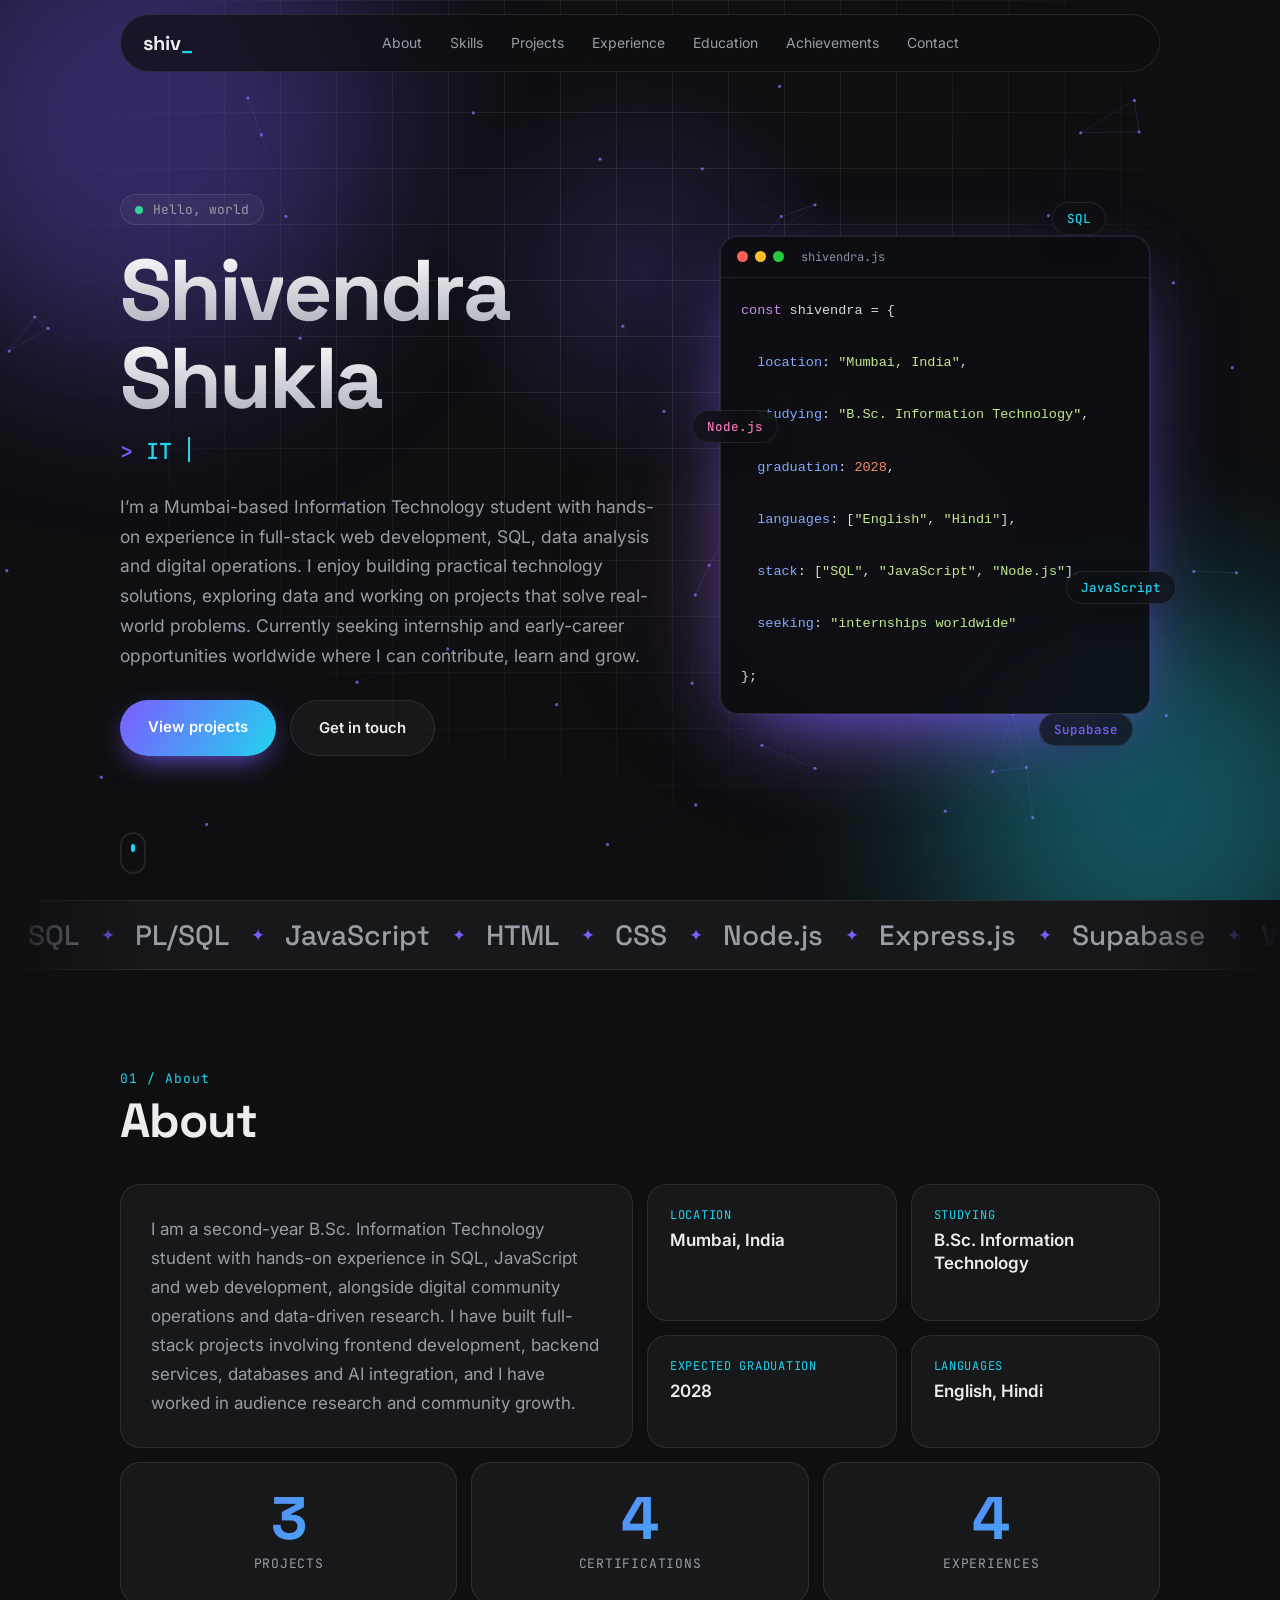
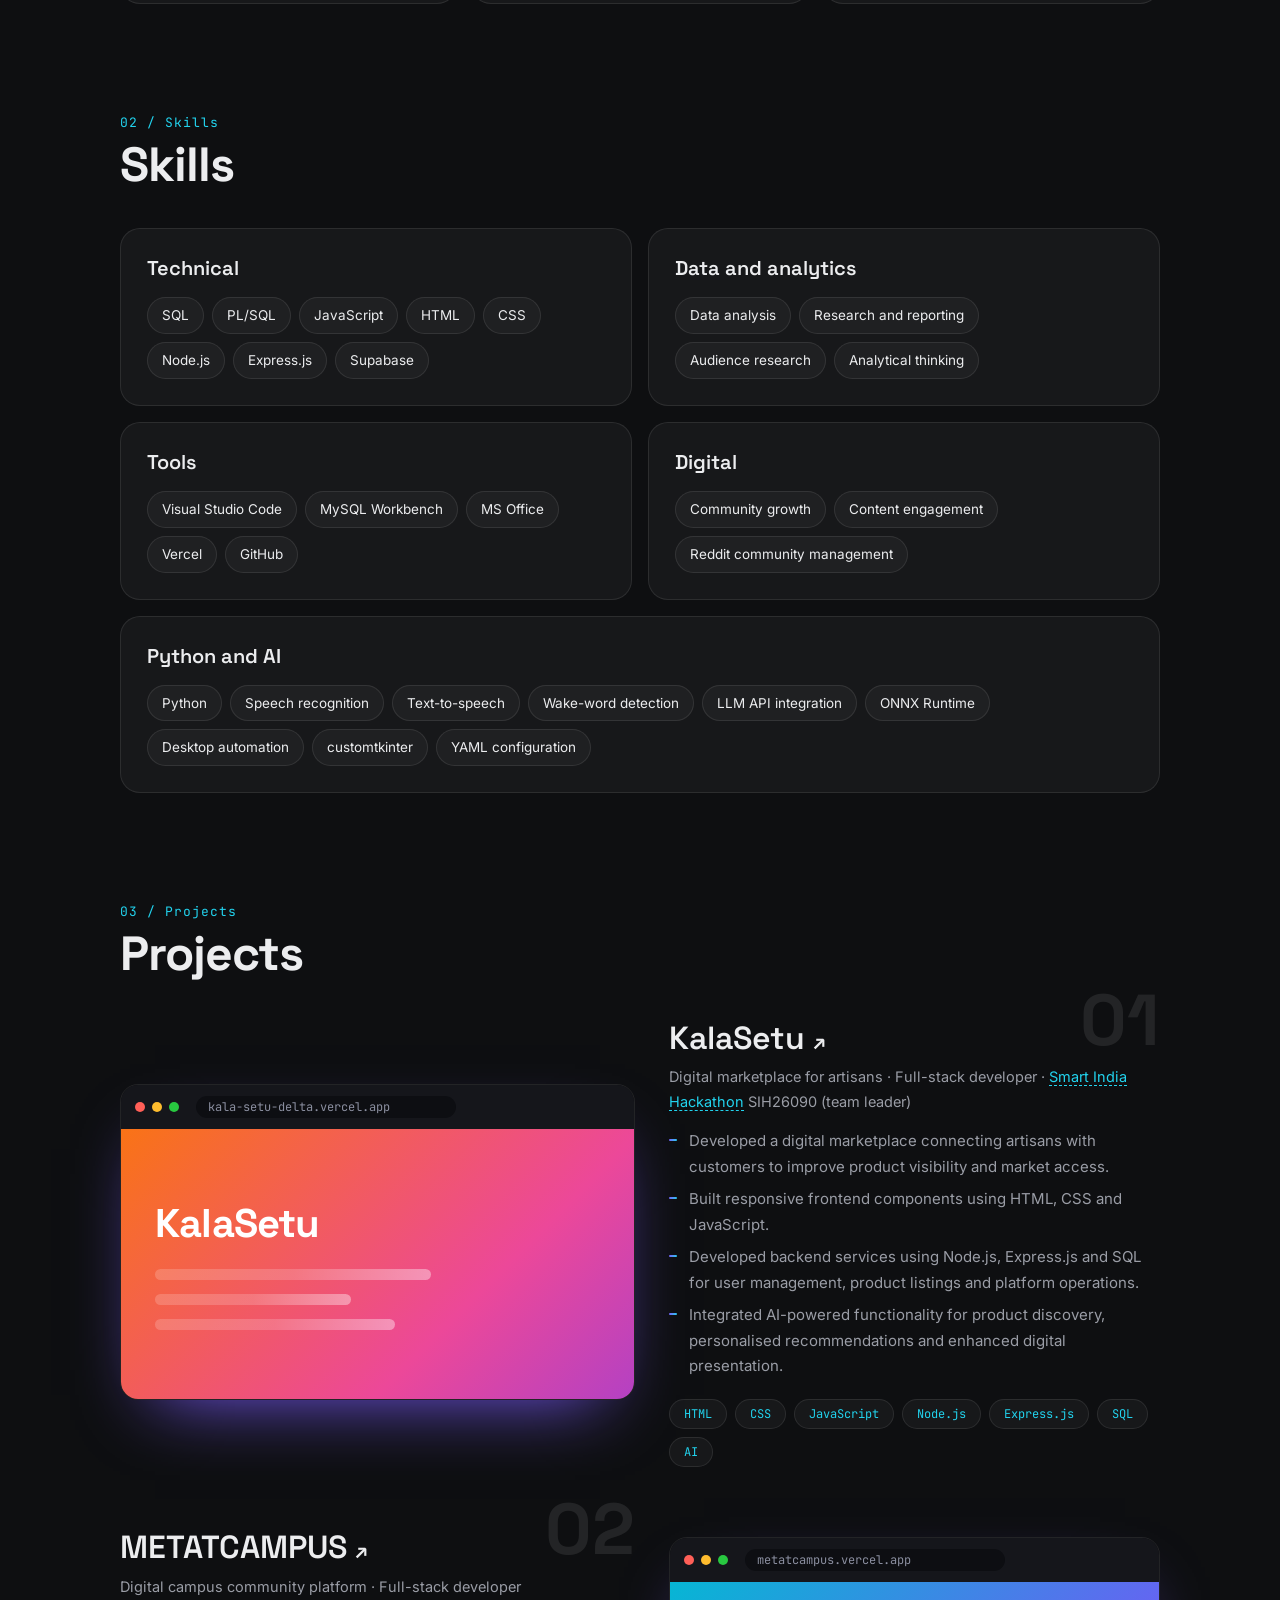
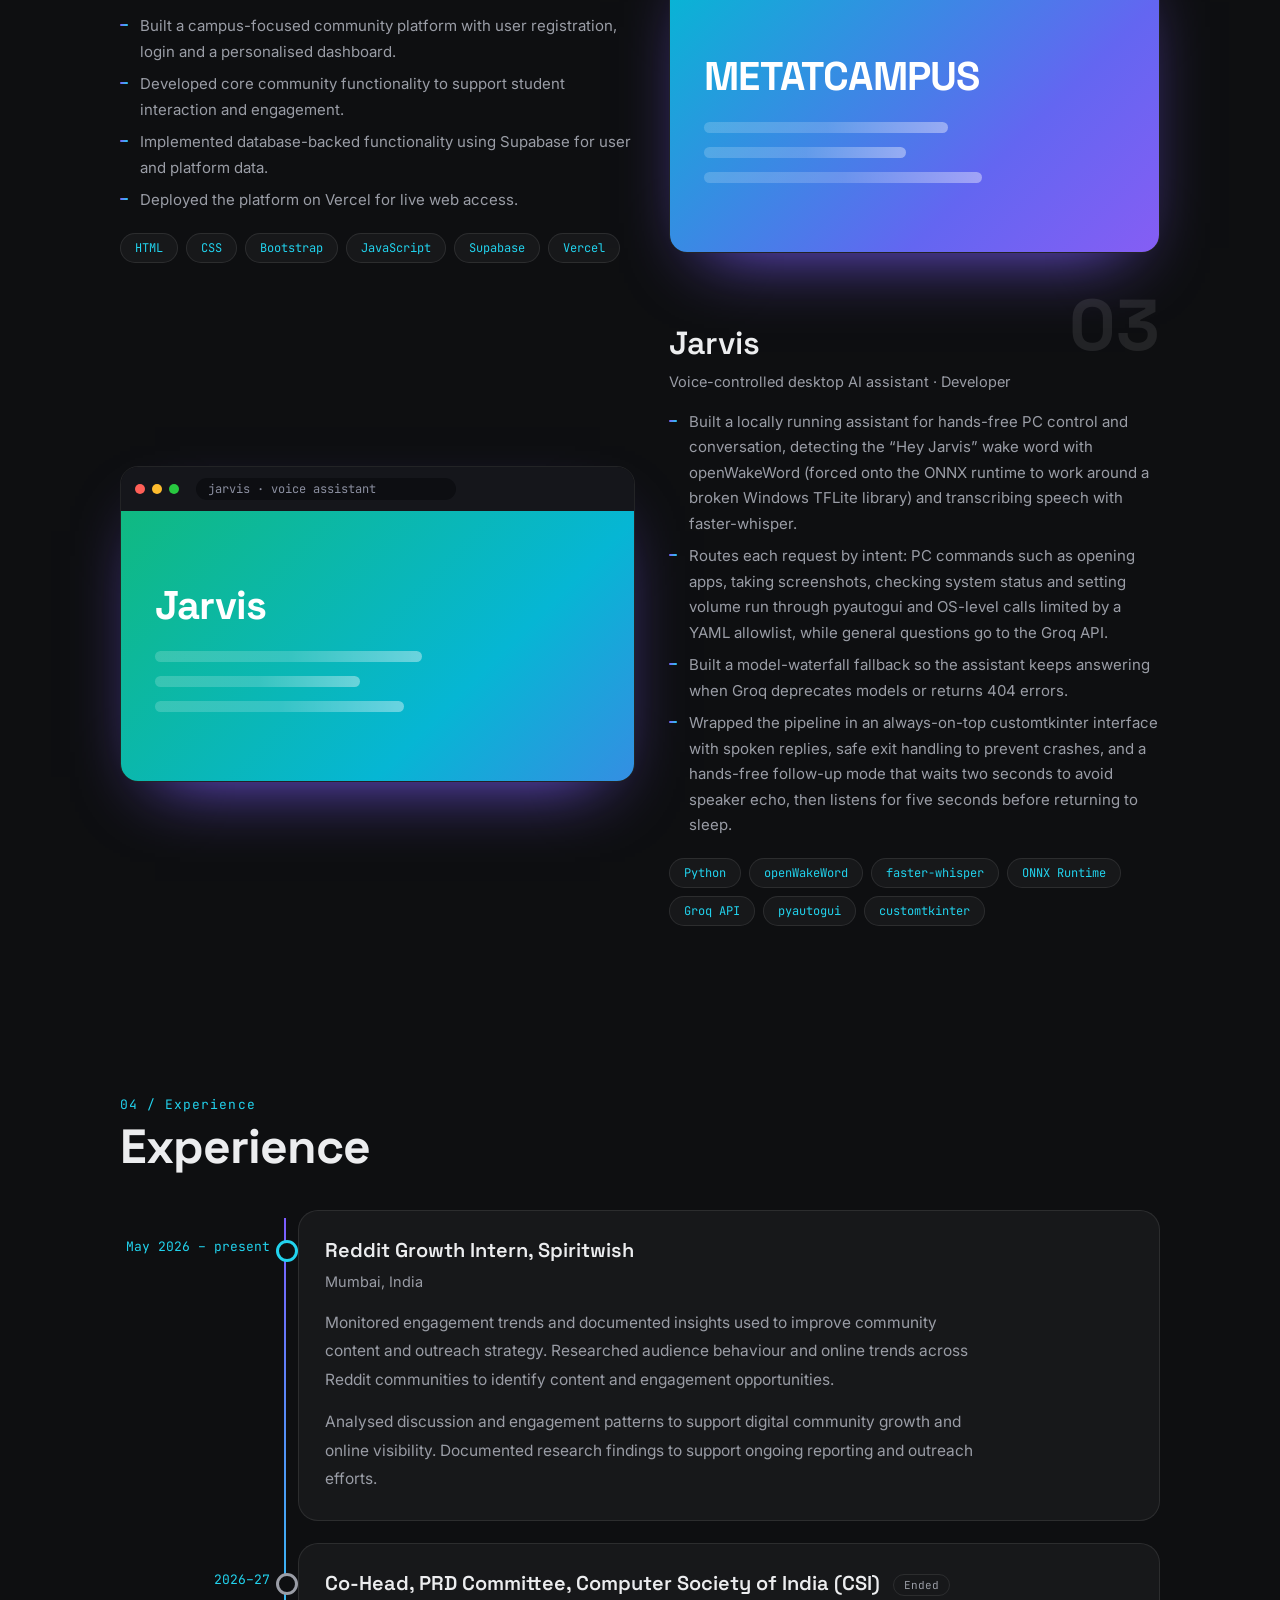
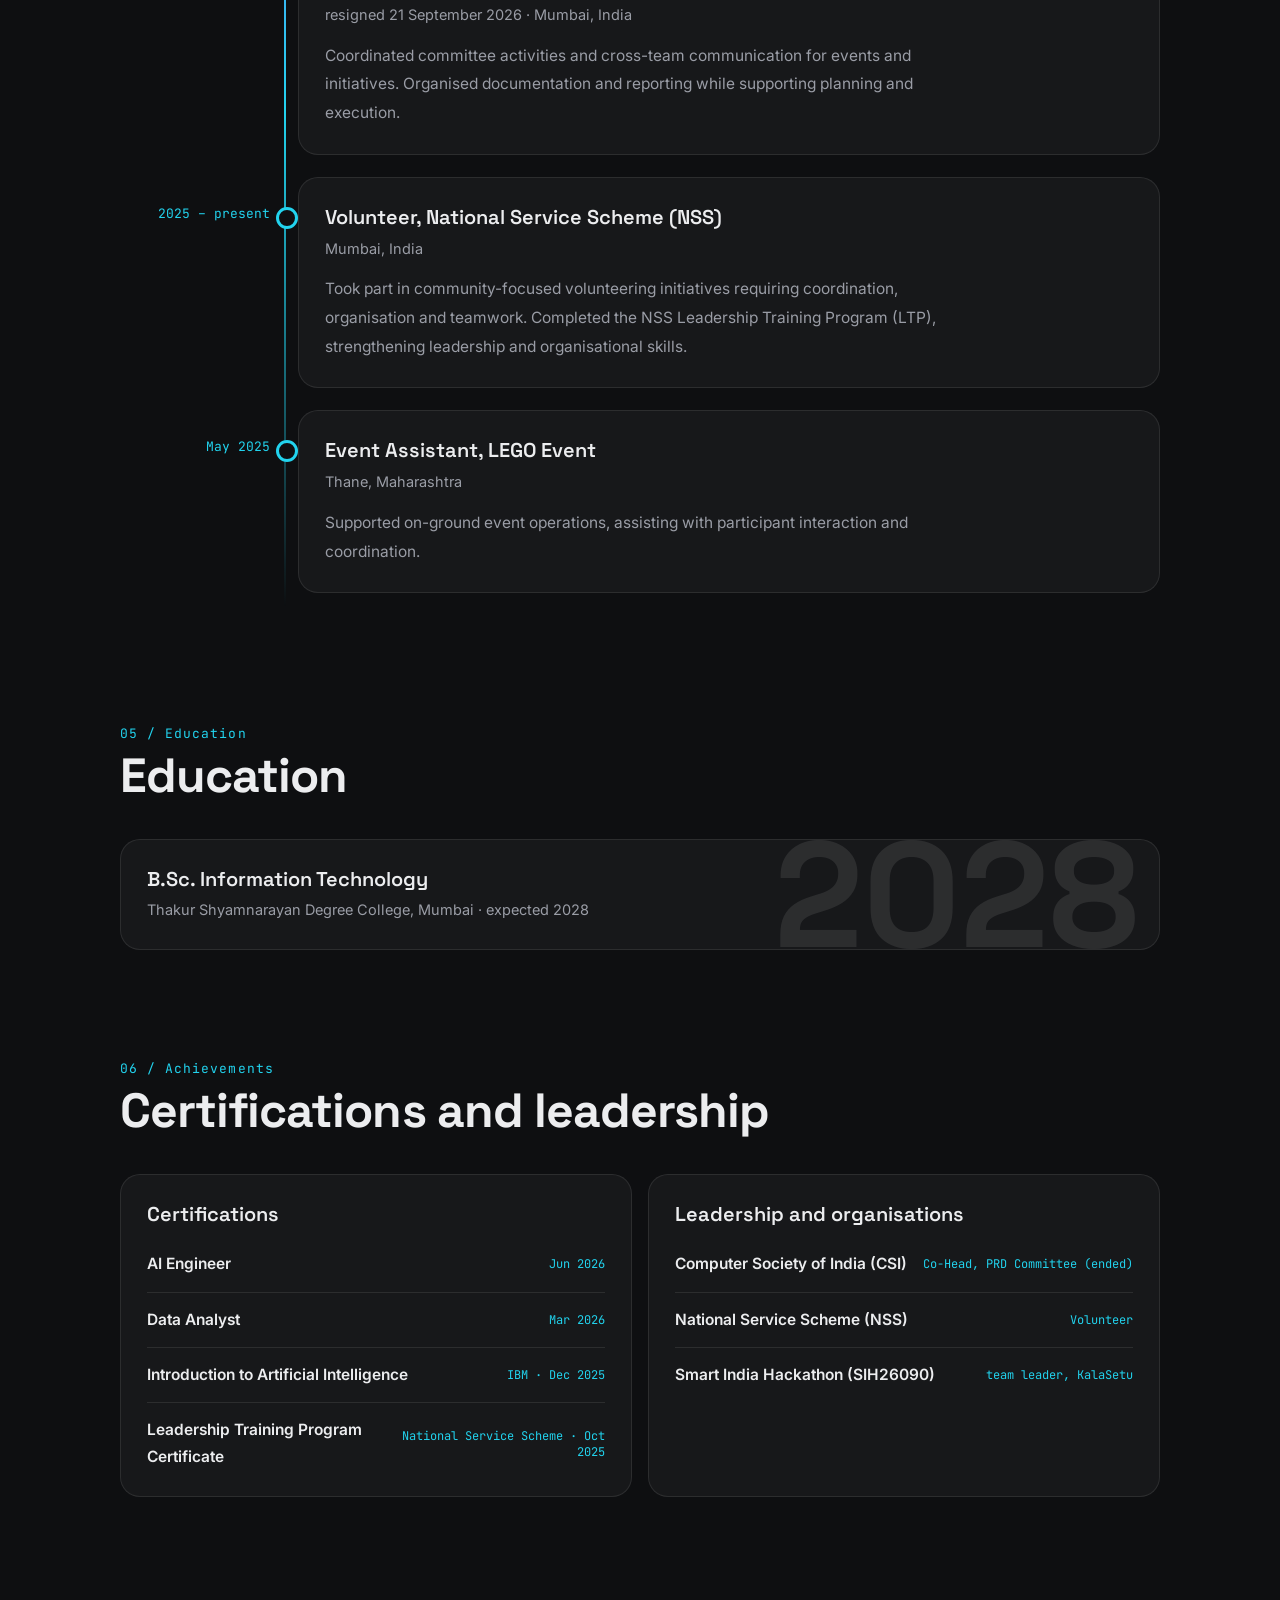
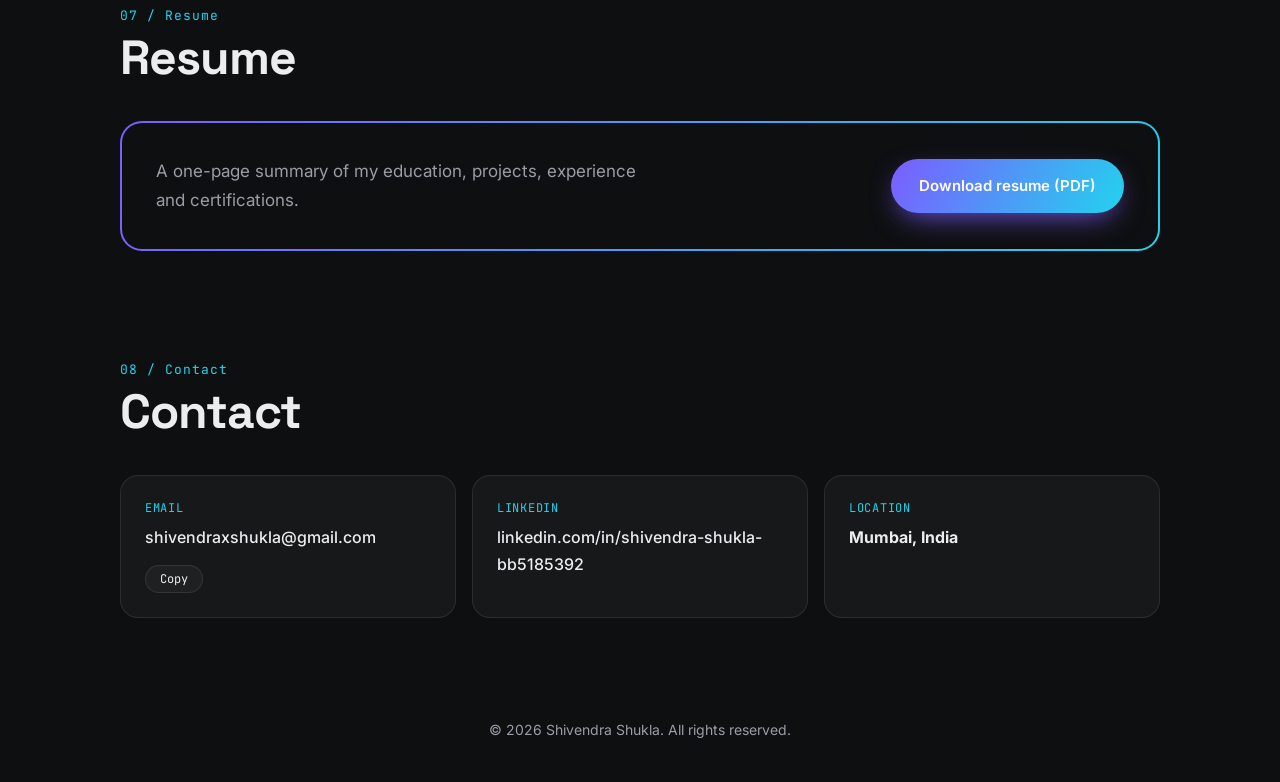
==== commit a98cf9a4: "Portfolio v3" ====
--- a/index.html
+++ b/index.html
@@ -17,7 +17,7 @@
 <link rel="preconnect" href="https://fonts.googleapis.com">
 <link rel="preconnect" href="https://fonts.gstatic.com" crossorigin>
 <link href="https://fonts.googleapis.com/css2?family=Inter:wght@400;500;600&family=Space+Grotesk:wght@500;600;700&family=JetBrains+Mono:wght@400;500&display=swap" rel="stylesheet">
-<script>try{var t=localStorage.getItem('t');if(t)document.documentElement.dataset.theme=t}catch(e){}</script>
+<script>try{localStorage.removeItem("t")}catch(e){}</script>
 <link rel="stylesheet" href="assets/css/redesign.css">
 <noscript><style>.reveal{opacity:1!important;transform:none!important}.pre{display:none}</style></noscript>
 </head>
@@ -39,7 +39,6 @@
     <a href="#achievements">Achievements</a><a href="#contact">Contact</a>
   </nav>
   <div class="ctl">
-    <button class="theme" id="theme" aria-label="Toggle theme"><span class="mn">☾</span><span class="sn">☀</span></button>
     <button class="burger" id="burger" aria-label="Menu" aria-expanded="false"><i></i><i></i></button>
   </div>
 </header>
@@ -88,7 +87,7 @@
     <div class="tile fact reveal tilt"><small>Languages</small><b>English, Hindi</b></div>
   </div>
   <div class="counts">
-    <div class="tile reveal"><b data-n="2">2</b><span>Projects</span></div>
+    <div class="tile reveal"><b data-n="3">3</b><span>Projects</span></div>
     <div class="tile reveal"><b data-n="4">4</b><span>Certifications</span></div>
     <div class="tile reveal"><b data-n="4">4</b><span>Experiences</span></div>
   </div>
@@ -106,6 +105,8 @@
       <li>Visual Studio Code</li><li>MySQL Workbench</li><li>MS Office</li><li>Vercel</li><li>GitHub</li></ul></div>
     <div class="card reveal tilt"><h3>Digital</h3><ul class="chips">
       <li>Community growth</li><li>Content engagement</li><li>Reddit community management</li></ul></div>
+    <div class="card reveal tilt"><h3>Python and AI</h3><ul class="chips">
+      <li>Python</li><li>Speech recognition</li><li>Text-to-speech</li><li>Wake-word detection</li><li>LLM API integration</li><li>ONNX Runtime</li><li>Desktop automation</li><li>customtkinter</li><li>YAML configuration</li></ul></div>
   </div>
 </section>
 
@@ -148,6 +149,24 @@
       <ul class="chips sm"><li>HTML</li><li>CSS</li><li>Bootstrap</li><li>JavaScript</li><li>Supabase</li><li>Vercel</li></ul>
     </div>
   </article>
+  <article class="show reveal" id="jarvis">
+    <div class="mock m3" aria-hidden="true">
+      <div class="mbar"><i></i><i></i><i></i><span>jarvis · voice assistant</span></div>
+      <div class="mbody"><em>Jarvis</em><span class="sk" style="width:60%"></span><span class="sk" style="width:46%"></span><span class="sk" style="width:56%"></span></div>
+    </div>
+    <div class="info">
+      <span class="idx">03</span>
+      <h3>Jarvis</h3>
+      <p class="meta">Voice-controlled desktop AI assistant · Developer</p>
+      <ul class="dash">
+        <li>Built a locally running assistant for hands-free PC control and conversation, detecting the “Hey Jarvis” wake word with openWakeWord (forced onto the ONNX runtime to work around a broken Windows TFLite library) and transcribing speech with faster-whisper.</li>
+        <li>Routes each request by intent: PC commands such as opening apps, taking screenshots, checking system status and setting volume run through pyautogui and OS-level calls limited by a YAML allowlist, while general questions go to the Groq API.</li>
+        <li>Built a model-waterfall fallback so the assistant keeps answering when Groq deprecates models or returns 404 errors.</li>
+        <li>Wrapped the pipeline in an always-on-top customtkinter interface with spoken replies, safe exit handling to prevent crashes, and a hands-free follow-up mode that waits two seconds to avoid speaker echo, then listens for five seconds before returning to sleep.</li>
+      </ul>
+      <ul class="chips sm"><li>Python</li><li>openWakeWord</li><li>faster-whisper</li><li>ONNX Runtime</li><li>Groq API</li><li>pyautogui</li><li>customtkinter</li></ul>
+    </div>
+  </article>
 </section>
 
 <section id="experience" class="sec">
@@ -156,27 +175,16 @@
   <ol class="tl">
     <li class="reveal"><div class="when">May 2026 – present</div>
       <div class="card tilt"><h3>Reddit Growth Intern, Spiritwish</h3><p class="meta">Mumbai, India</p>
-        <ul class="dash">
-          <li>Monitored engagement trends and documented insights used to improve community content and outreach strategy.</li>
-          <li>Researched audience behaviour and online trends across Reddit communities to identify content and engagement opportunities.</li>
-          <li>Analysed discussion and engagement patterns to support digital community growth and online visibility.</li>
-          <li>Documented research findings to support ongoing reporting and outreach efforts.</li>
-        </ul></div></li>
+        <div class="exp"><p>Monitored engagement trends and documented insights used to improve community content and outreach strategy. Researched audience behaviour and online trends across Reddit communities to identify content and engagement opportunities.</p><p>Analysed discussion and engagement patterns to support digital community growth and online visibility. Documented research findings to support ongoing reporting and outreach efforts.</p></div></div></li>
     <li class="reveal ended"><div class="when">2026–27</div>
       <div class="card tilt"><h3>Co-Head, PRD Committee, Computer Society of India (CSI) <em class="tag">Ended</em></h3><p class="meta">resigned 21 September 2026 · Mumbai, India</p>
-        <ul class="dash">
-          <li>Coordinated committee activities and cross-team communication for events and initiatives.</li>
-          <li>Organised documentation and reporting while supporting planning and execution.</li>
-        </ul></div></li>
+        <div class="exp"><p>Coordinated committee activities and cross-team communication for events and initiatives. Organised documentation and reporting while supporting planning and execution.</p></div></div></li>
     <li class="reveal"><div class="when">2025 – present</div>
       <div class="card tilt"><h3>Volunteer, National Service Scheme (NSS)</h3><p class="meta">Mumbai, India</p>
-        <ul class="dash">
-          <li>Took part in community-focused volunteering initiatives requiring coordination, organisation and teamwork.</li>
-          <li>Completed the NSS Leadership Training Program (LTP), strengthening leadership and organisational skills.</li>
-        </ul></div></li>
+        <div class="exp"><p>Took part in community-focused volunteering initiatives requiring coordination, organisation and teamwork. Completed the NSS Leadership Training Program (LTP), strengthening leadership and organisational skills.</p></div></div></li>
     <li class="reveal"><div class="when">May 2025</div>
       <div class="card tilt"><h3>Event Assistant, LEGO Event</h3><p class="meta">Thane, Maharashtra</p>
-        <ul class="dash"><li>Supported on-ground event operations, assisting with participant interaction and coordination.</li></ul></div></li>
+        <div class="exp"><p>Supported on-ground event operations, assisting with participant interaction and coordination.</p></div></div></li>
   </ol>
 </section>
 
--- a/assets/css/redesign.css
+++ b/assets/css/redesign.css
@@ -1,6 +1,5 @@
 :root{--bg:#0E0F11;--surface:rgba(255,255,255,.04);--line:rgba(255,255,255,.09);--text:#ECEDEF;--muted:#9A9DA6;--a:#7C5CFF;--b:#22D3EE;--c:#F472B6;--nav:rgba(14,15,17,.7);--h1a:#fff;--h1b:#a9acb8;--bo:.35;
 --grad:linear-gradient(120deg,var(--a),var(--b));--font:'Inter',system-ui,sans-serif;--head:'Space Grotesk',var(--font);--mono:'JetBrains Mono',ui-monospace,monospace}
-:root[data-theme=light]{--bg:#F5F5F9;--surface:rgba(0,0,0,.035);--line:rgba(0,0,0,.1);--text:#15161A;--muted:#5C606C;--a:#6B46F5;--b:#0891B2;--nav:rgba(245,245,249,.75);--h1a:#15161A;--h1b:#4b4f63;--bo:.18}
 *{box-sizing:border-box;margin:0;padding:0}
 html{scroll-behavior:smooth;scroll-padding-top:90px}
 body{background:var(--bg);color:var(--text);font:400 16px/1.7 var(--font);overflow-x:hidden;-webkit-font-smoothing:antialiased;transition:background .4s,color .4s}
@@ -39,9 +38,6 @@
 .nav nav a{font-size:14px;color:var(--muted);padding:7px 13px;border-radius:999px;transition:.25s}
 .nav nav a:hover,.nav nav a.on{color:var(--text);background:var(--surface)}
 .ctl{display:flex;gap:6px;align-items:center}
-.theme{width:38px;height:38px;border-radius:50%;border:1px solid var(--line);background:var(--surface);font-size:16px;transition:transform .4s}
-.theme:hover{transform:rotate(25deg) scale(1.08)}
-.sn{display:none}:root[data-theme=light] .sn{display:inline}:root[data-theme=light] .mn{display:none}
 .burger{display:none;background:none;border:0;width:38px;height:38px;position:relative}
 .burger i{position:absolute;left:9px;right:9px;height:2px;background:var(--text);border-radius:2px;transition:.3s}
 .burger i:first-child{top:15px}.burger i:last-child{top:22px}
@@ -141,9 +137,9 @@
 
 .tl{position:relative}
 .tl::before{content:"";position:absolute;left:164px;top:8px;bottom:8px;width:2px;background:linear-gradient(var(--a),var(--b),transparent)}
-.tl li{display:grid;grid-template-columns:150px 1fr;gap:28px;position:relative;padding-bottom:22px}
-.tl li::before{content:"";position:absolute;left:156px;top:30px;width:16px;height:16px;border-radius:50%;background:var(--bg);border:3px solid var(--b);animation:pulse2 2.4s infinite;z-index:1}
-.tl li.ended::before{border-color:var(--muted);animation:none}
+.tl>li{display:grid;grid-template-columns:150px 1fr;gap:28px;position:relative;padding-bottom:22px}
+.tl>li::before{content:"";position:absolute;left:156px;top:30px;width:16px;height:16px;border-radius:50%;background:var(--bg);border:3px solid var(--b);animation:pulse2 2.4s infinite;z-index:1}
+.tl>li.ended::before{border-color:var(--muted);animation:none}
 @keyframes pulse2{0%{box-shadow:0 0 0 0 rgba(34,211,238,.5)}70%,100%{box-shadow:0 0 0 10px rgba(34,211,238,0)}}
 .when{font:400 13px var(--mono);color:var(--b);text-align:right;padding-top:28px}
 .tag{font:400 11px var(--mono);font-style:normal;padding:3px 10px;border-radius:999px;border:1px solid var(--line);color:var(--muted);vertical-align:middle;margin-left:8px}
@@ -180,7 +176,7 @@
   .nav nav{position:absolute;top:62px;left:0;right:0;flex-direction:column;padding:12px;background:var(--bg);border:1px solid var(--line);border-radius:20px;opacity:0;pointer-events:none;transform:translateY(-10px);transition:.3s}
   .nav nav.open{opacity:1;pointer-events:auto;transform:none}
   .skills,.two{grid-template-columns:1fr}
-  .tl::before{left:7px}.tl li{grid-template-columns:1fr;gap:8px;padding-left:32px}.tl li::before{left:0;top:6px}.when{text-align:left;padding-top:0}
+  .tl::before{left:7px}.tl>li{grid-template-columns:1fr;gap:8px;padding-left:32px}.tl>li::before{left:0;top:6px}.when{text-align:left;padding-top:0}
   .certs li{flex-direction:column;align-items:flex-start;gap:2px}.certs span{text-align:left;max-width:100%}
   .counts{gap:10px}.counts .tile{padding:20px 8px}
   .fchip{display:none}.cur{display:none}
@@ -190,3 +186,22 @@
   *{animation:none!important;transition:none!important;scroll-behavior:auto!important}
   .reveal,h1 .l,.term pre span,.reveal .chips li{opacity:1;transform:none}.pre{display:none}
 }
+
+/* v3 */
+.progress{width:100%;transform:scaleX(0);transform-origin:0 50%;will-change:transform}
+.scroll{transition:opacity .4s}
+.scroll span{animation:none;top:10px}
+.scroll.hide{opacity:0;pointer-events:none}
+.exp{color:var(--muted);font-size:15.5px;line-height:1.85;max-width:66ch}
+.exp p+p{margin-top:.85em}
+.tl .card h3{line-height:1.35}
+.skills .card:last-child:nth-child(odd){grid-column:1/-1}
+.m3 .mbody{background-image:linear-gradient(135deg,#10b981,#06b6d4,#6366f1,#10b981)}
+div.mock{cursor:default}
+.photo{position:relative;isolation:isolate;width:min(100%,380px);margin:0 auto}
+.photo::before{content:"";position:absolute;inset:-14px;border-radius:30px;background:var(--grad);opacity:.22;filter:blur(30px);z-index:-1}
+.ph{position:relative;aspect-ratio:4/5;border-radius:24px;overflow:hidden;border:1px solid var(--line);background:var(--surface)}
+.ph img{display:block;width:100%;height:100%;object-fit:cover;object-position:50% 25%}
+.ph::after{content:"";position:absolute;inset:0;background:linear-gradient(180deg,transparent 60%,rgba(14,15,17,.65));pointer-events:none}
+.photo figcaption{position:absolute;left:16px;bottom:16px;z-index:2;display:inline-flex;align-items:center;gap:8px;font:400 12.5px var(--mono);padding:6px 12px;border-radius:999px;background:var(--nav);border:1px solid var(--line);backdrop-filter:blur(10px);-webkit-backdrop-filter:blur(10px)}
+@media(max-width:940px){.photo{width:min(100%,340px)}}
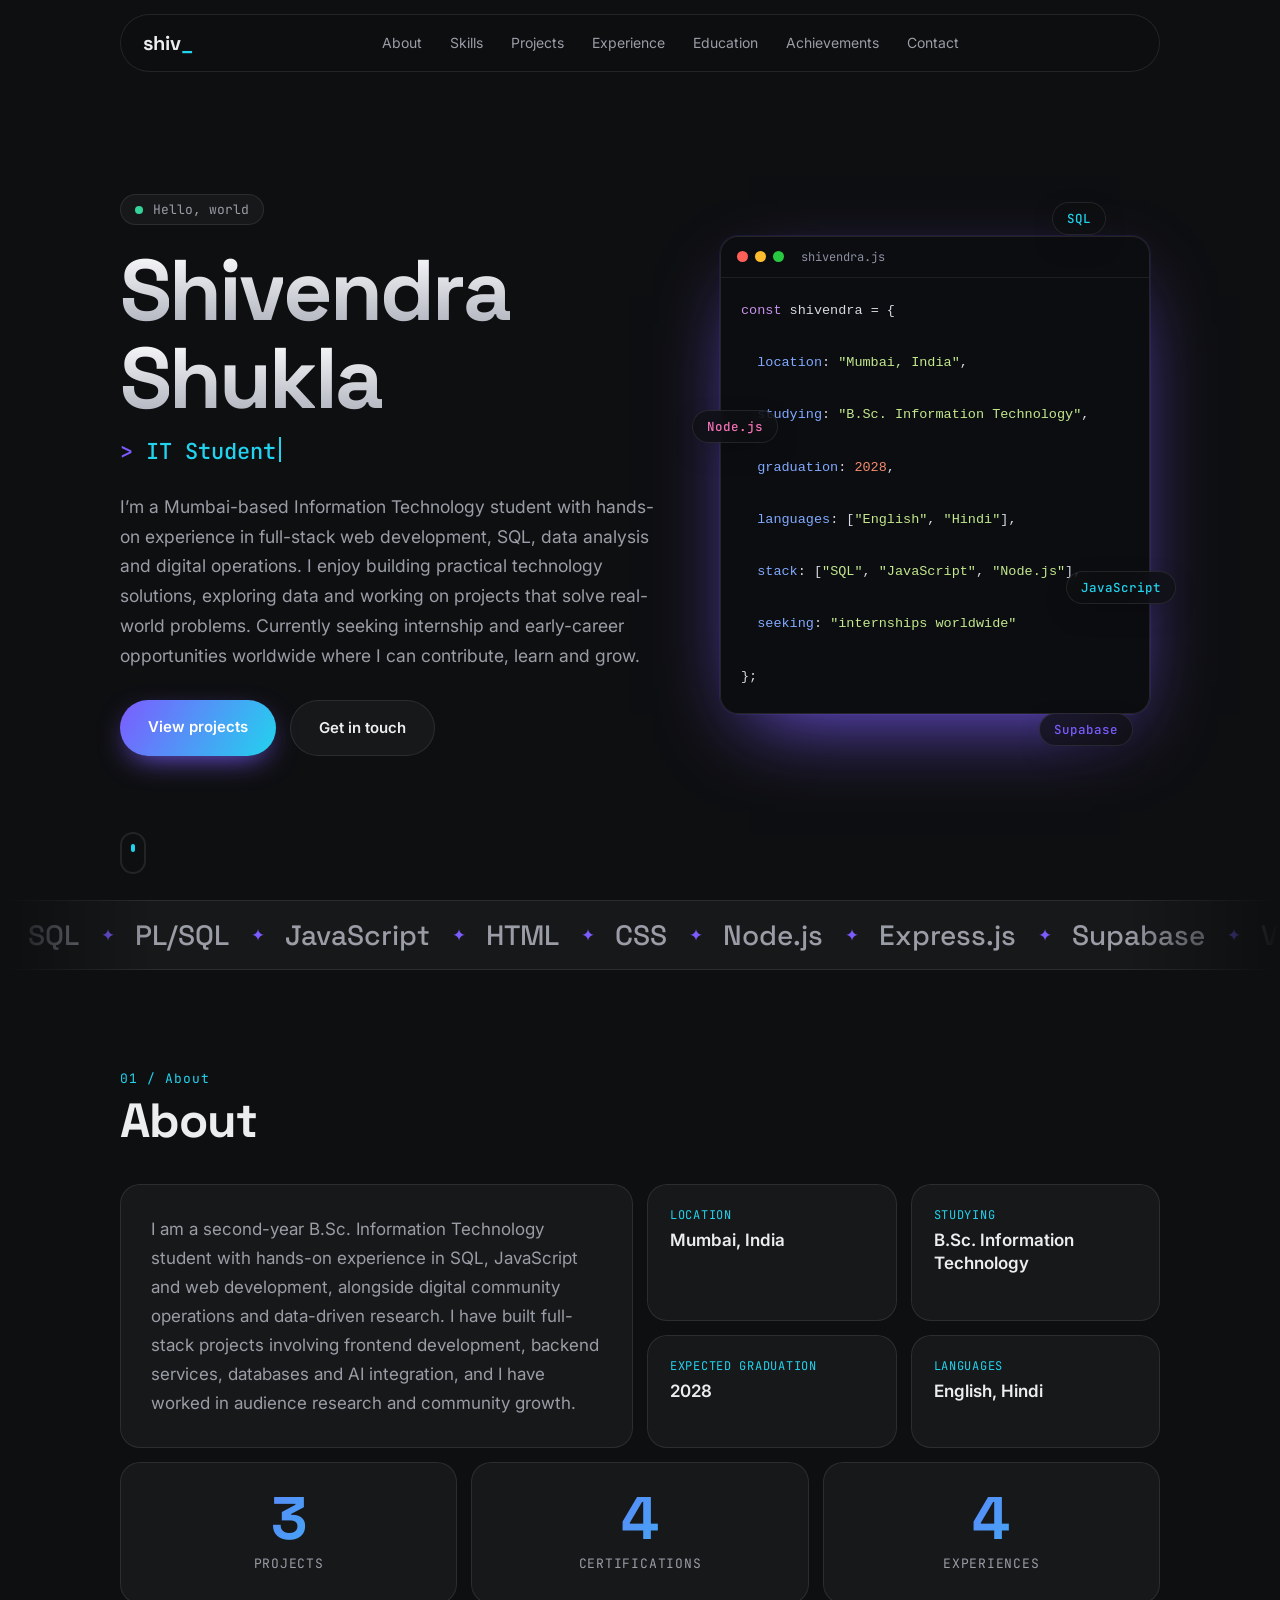
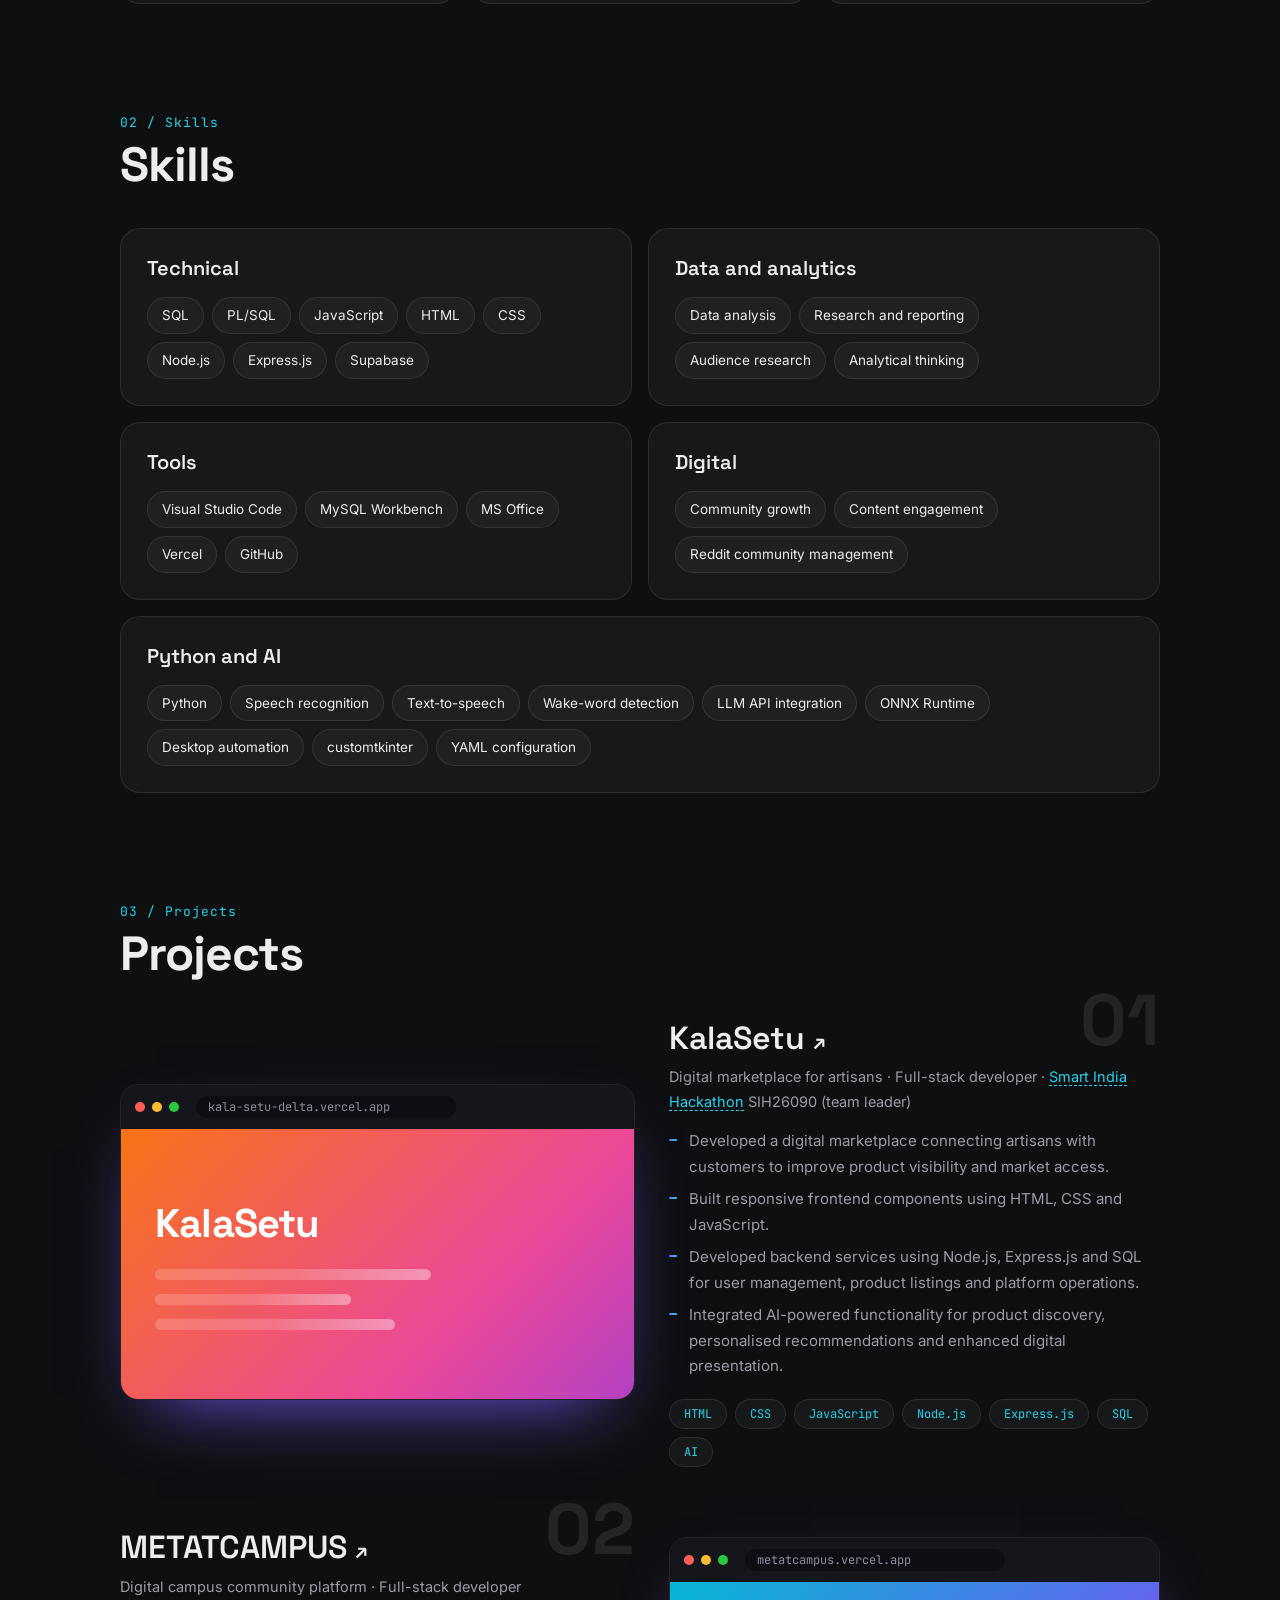
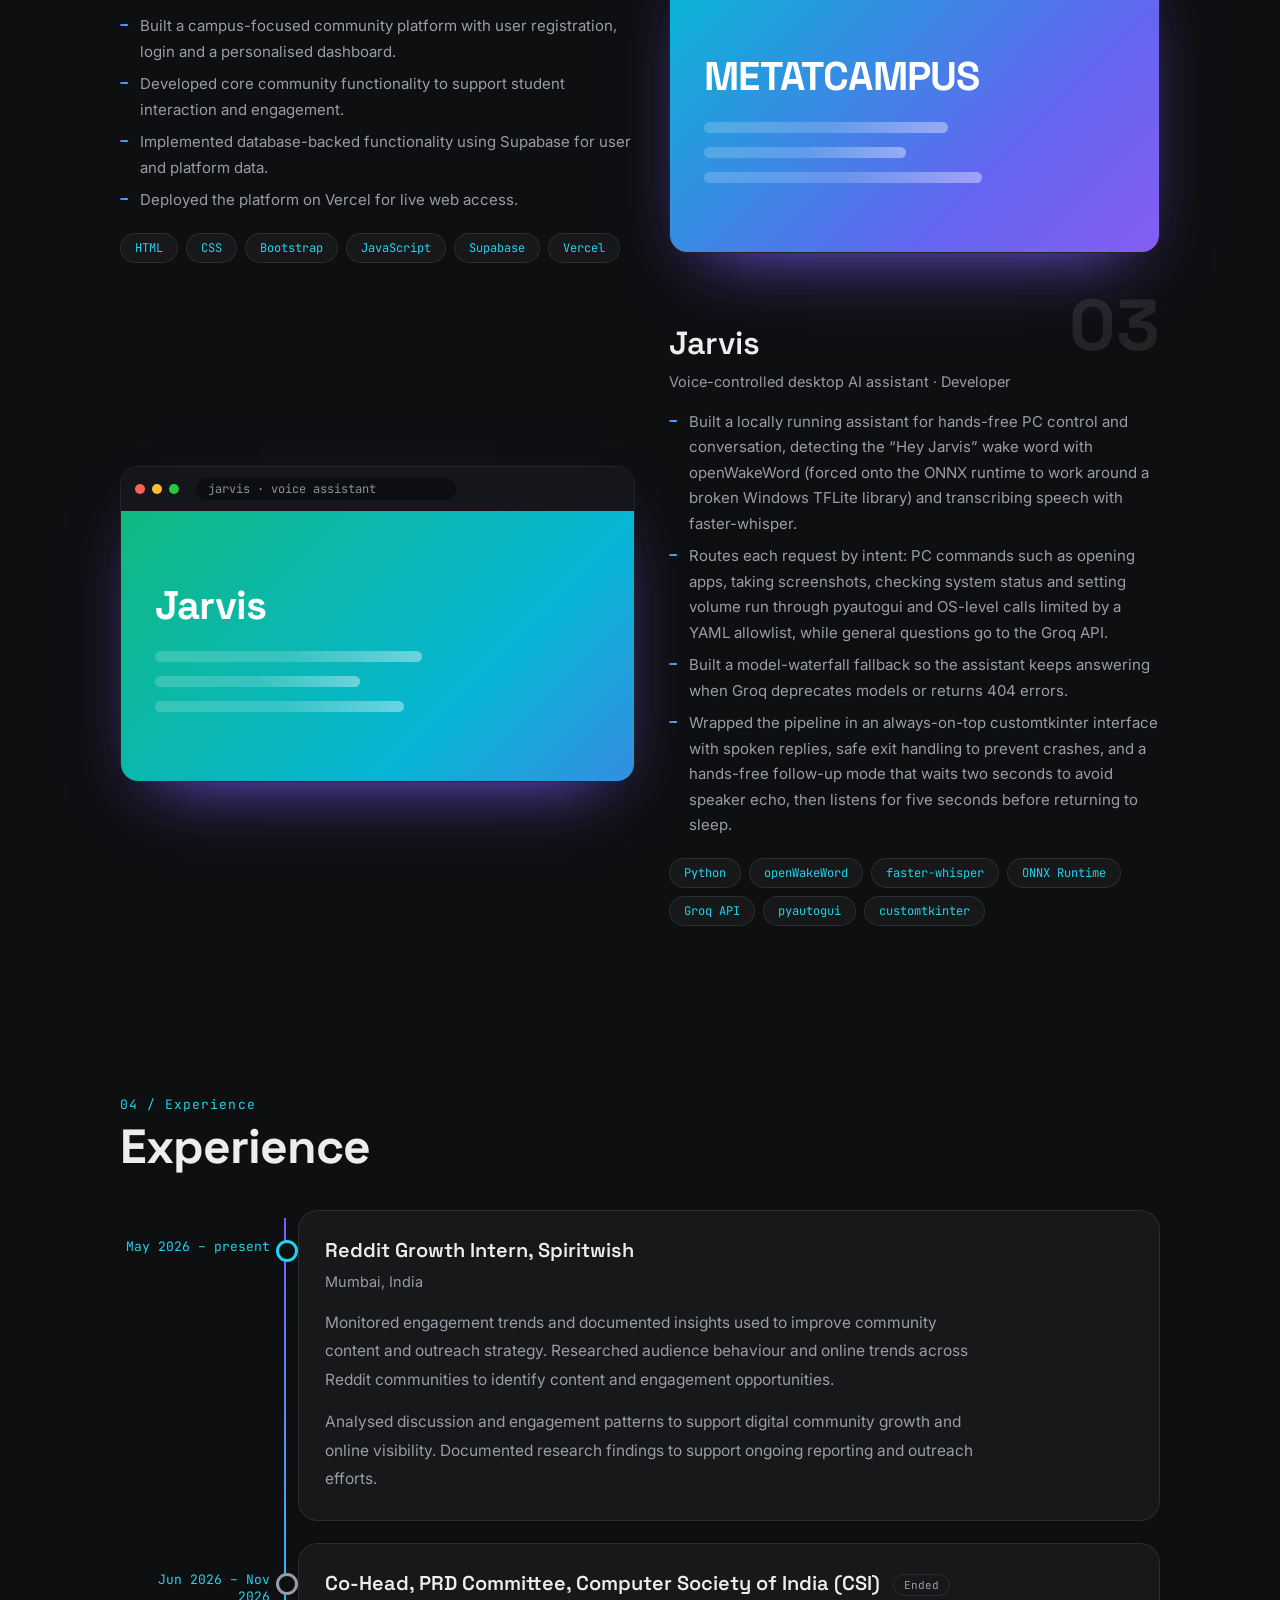
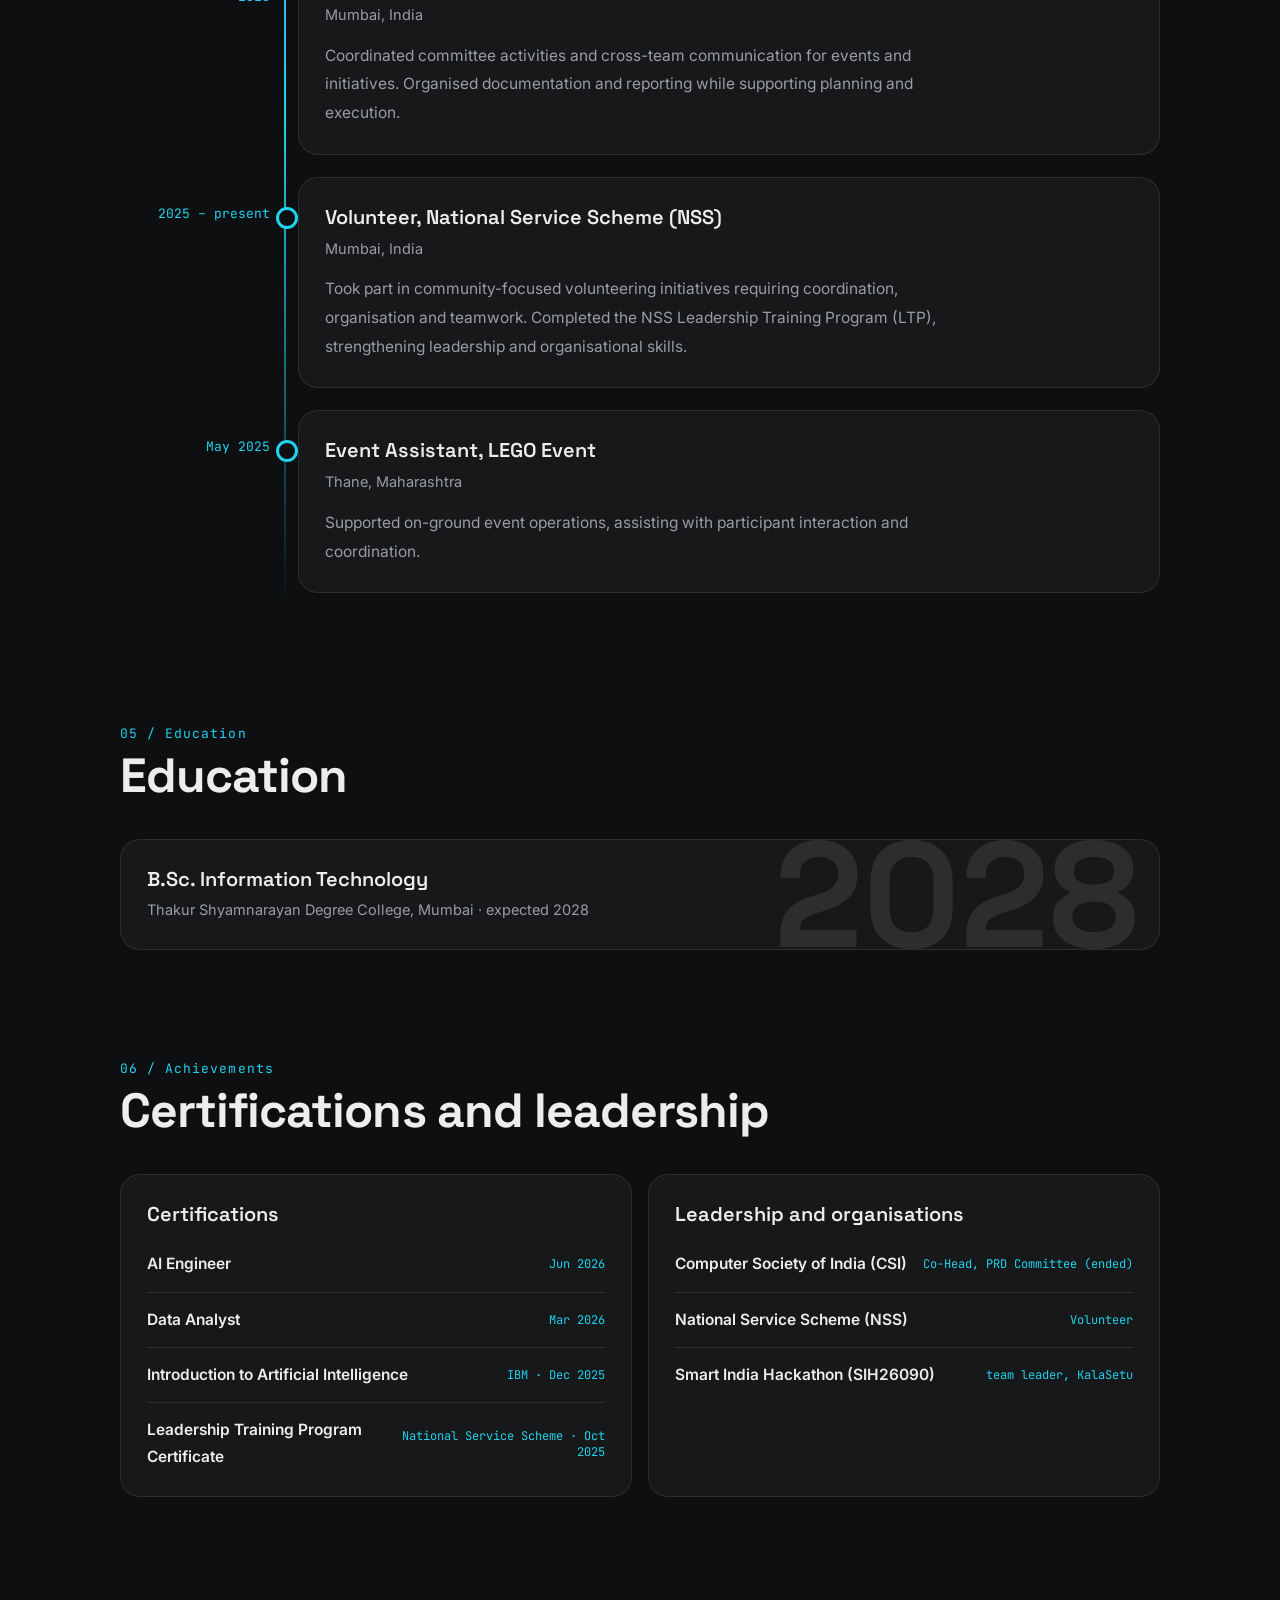
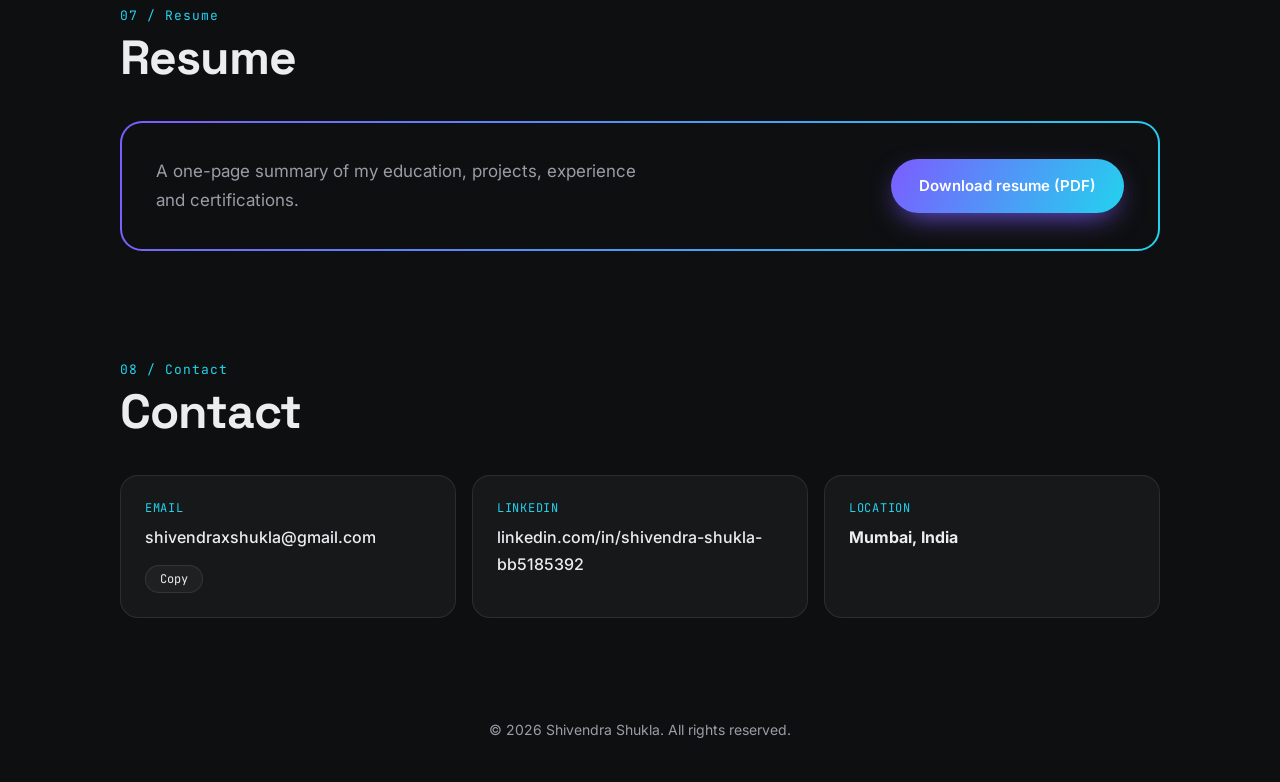
==== commit 7cf3d564: "Portfolio v4" ====
--- a/index.html
+++ b/index.html
@@ -24,13 +24,8 @@
 <body>
 <div class="pre" id="pre"><span>shiv<i>_</i></span><b></b></div>
 <a class="skip" href="#main">Skip to content</a>
-<div class="progress" id="progress"></div>
-<div class="glow" id="glow"></div>
 <div class="cur" id="cur"></div>
-<div class="bg" aria-hidden="true"><span class="blob b1"></span><span class="blob b2"></span><span class="blob b3"></span><span class="grid"></span><canvas id="fx"></canvas></div>
 <div class="toast" id="toast" role="status">Email copied</div>
-<button class="totop" id="totop" aria-label="Back to top">↑</button>
-
 <header class="nav" id="top">
   <a class="logo" href="#top">shiv<span>_</span></a>
   <nav id="menu">
@@ -176,8 +171,8 @@
     <li class="reveal"><div class="when">May 2026 – present</div>
       <div class="card tilt"><h3>Reddit Growth Intern, Spiritwish</h3><p class="meta">Mumbai, India</p>
         <div class="exp"><p>Monitored engagement trends and documented insights used to improve community content and outreach strategy. Researched audience behaviour and online trends across Reddit communities to identify content and engagement opportunities.</p><p>Analysed discussion and engagement patterns to support digital community growth and online visibility. Documented research findings to support ongoing reporting and outreach efforts.</p></div></div></li>
-    <li class="reveal ended"><div class="when">2026–27</div>
-      <div class="card tilt"><h3>Co-Head, PRD Committee, Computer Society of India (CSI) <em class="tag">Ended</em></h3><p class="meta">resigned 21 September 2026 · Mumbai, India</p>
+    <li class="reveal ended"><div class="when">Jun 2026 &ndash; Nov 2026</div>
+      <div class="card tilt"><h3>Co-Head, PRD Committee, Computer Society of India (CSI) <em class="tag">Ended</em></h3><p class="meta">Mumbai, India</p>
         <div class="exp"><p>Coordinated committee activities and cross-team communication for events and initiatives. Organised documentation and reporting while supporting planning and execution.</p></div></div></li>
     <li class="reveal"><div class="when">2025 – present</div>
       <div class="card tilt"><h3>Volunteer, National Service Scheme (NSS)</h3><p class="meta">Mumbai, India</p>
--- a/assets/css/redesign.css
+++ b/assets/css/redesign.css
@@ -205,3 +205,8 @@
 .ph::after{content:"";position:absolute;inset:0;background:linear-gradient(180deg,transparent 60%,rgba(14,15,17,.65));pointer-events:none}
 .photo figcaption{position:absolute;left:16px;bottom:16px;z-index:2;display:inline-flex;align-items:center;gap:8px;font:400 12.5px var(--mono);padding:6px 12px;border-radius:999px;background:var(--nav);border:1px solid var(--line);backdrop-filter:blur(10px);-webkit-backdrop-filter:blur(10px)}
 @media(max-width:940px){.photo{width:min(100%,340px)}}
+
+/* v4 */
+.bg,.glow,.progress,.totop,#fx{display:none!important}
+.blob,.grid{animation:none}
+body{background:var(--bg)}
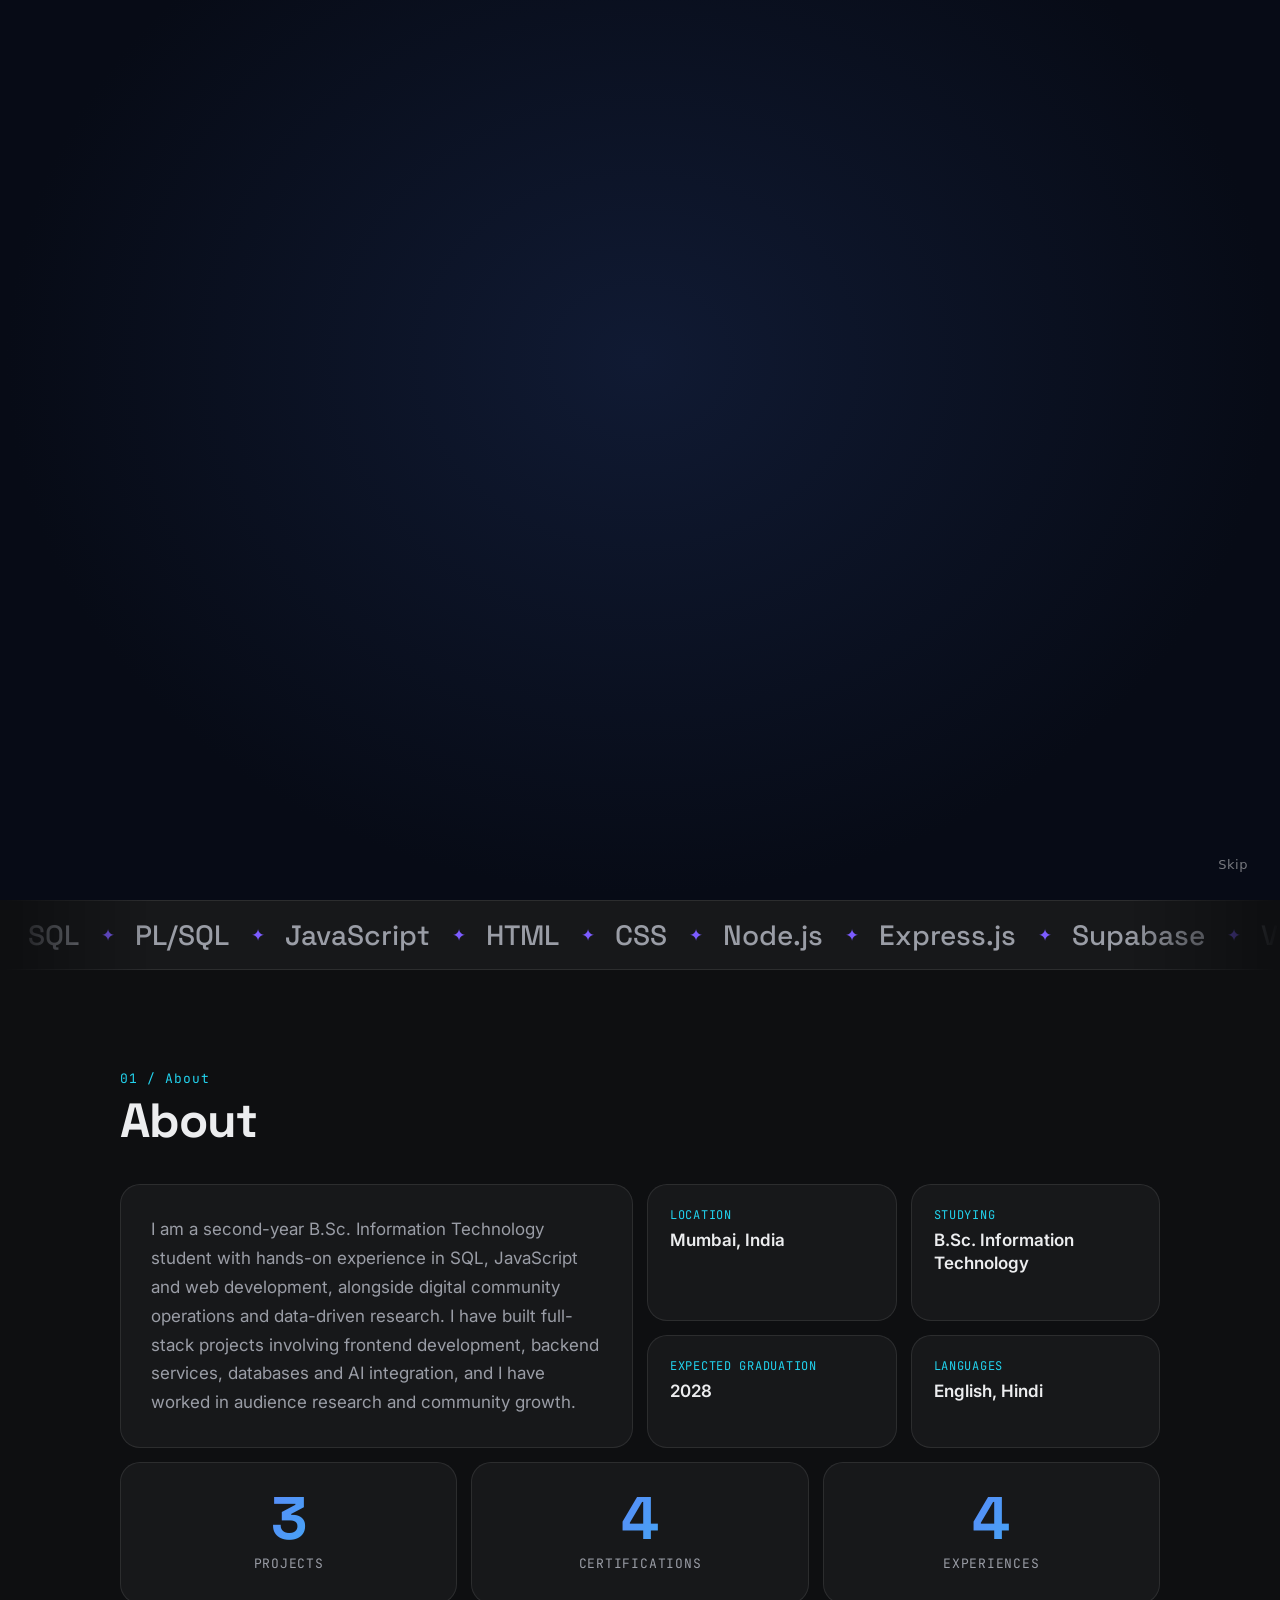
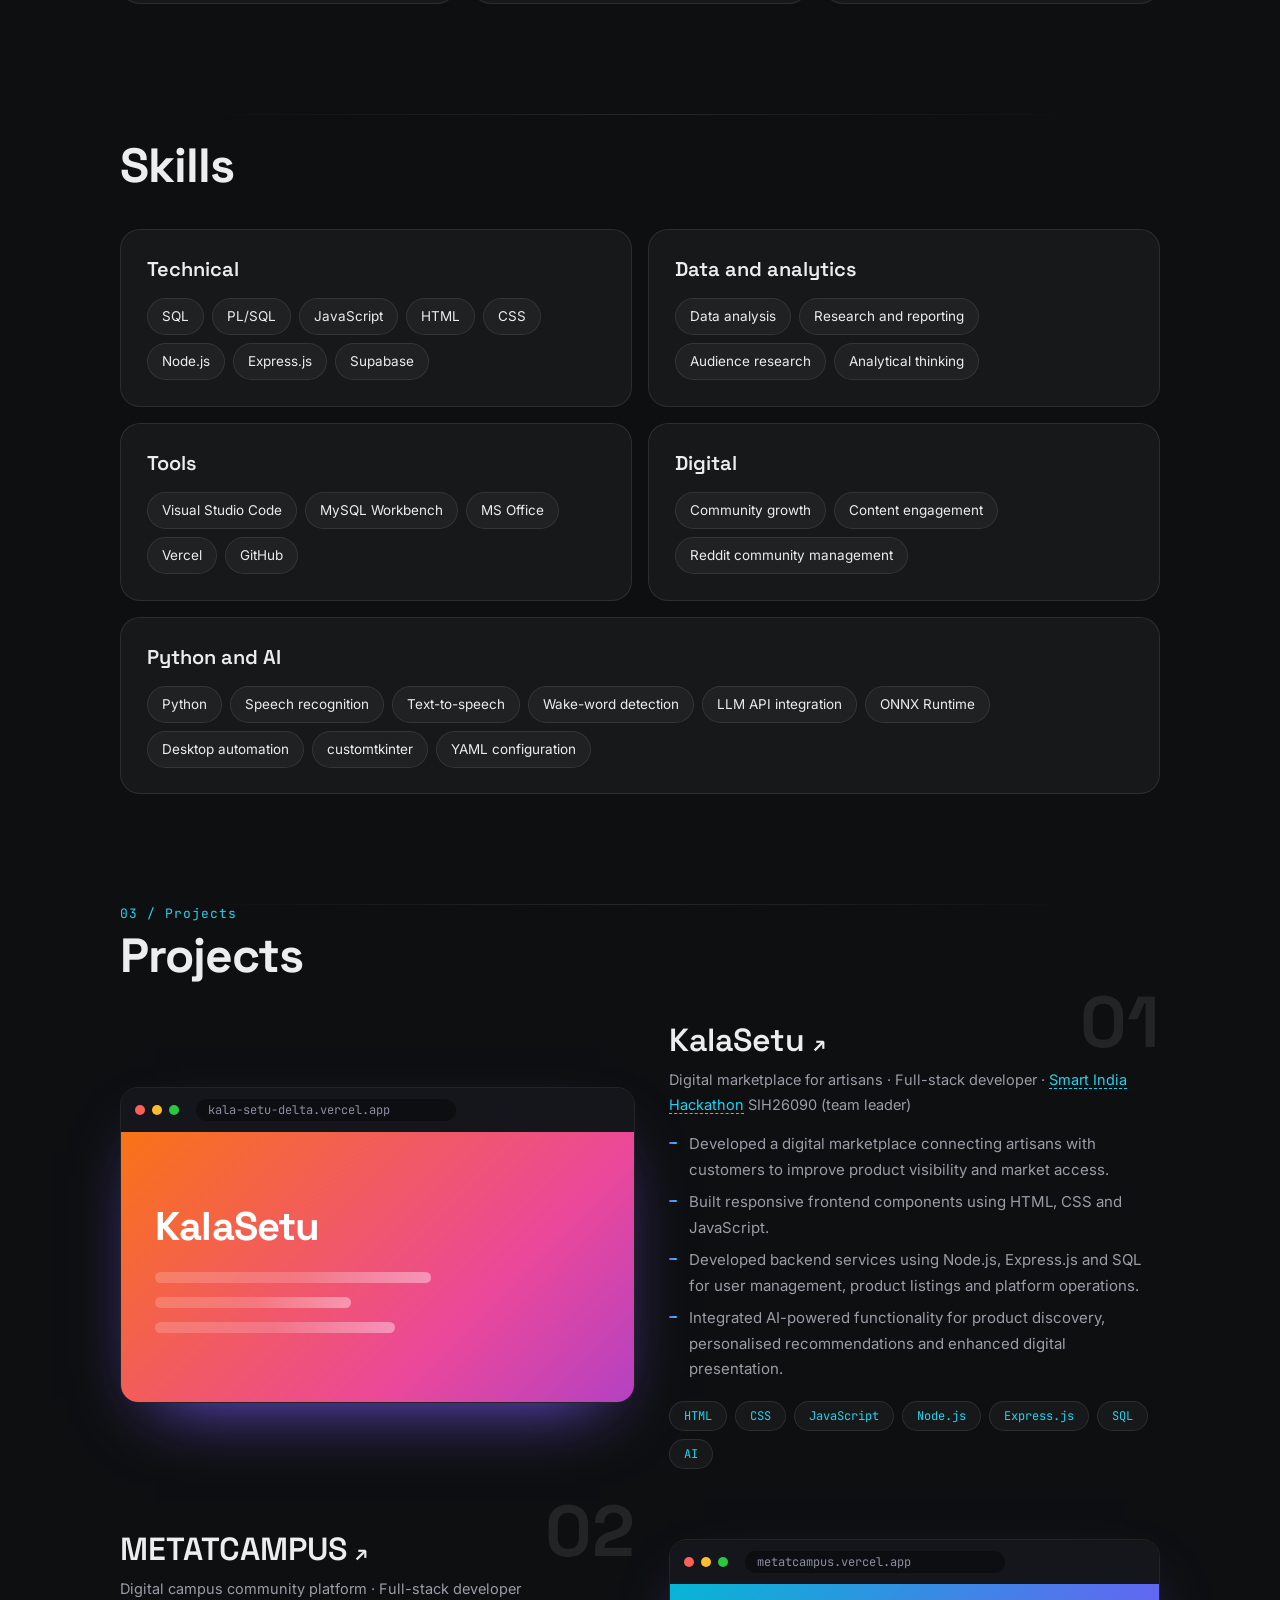
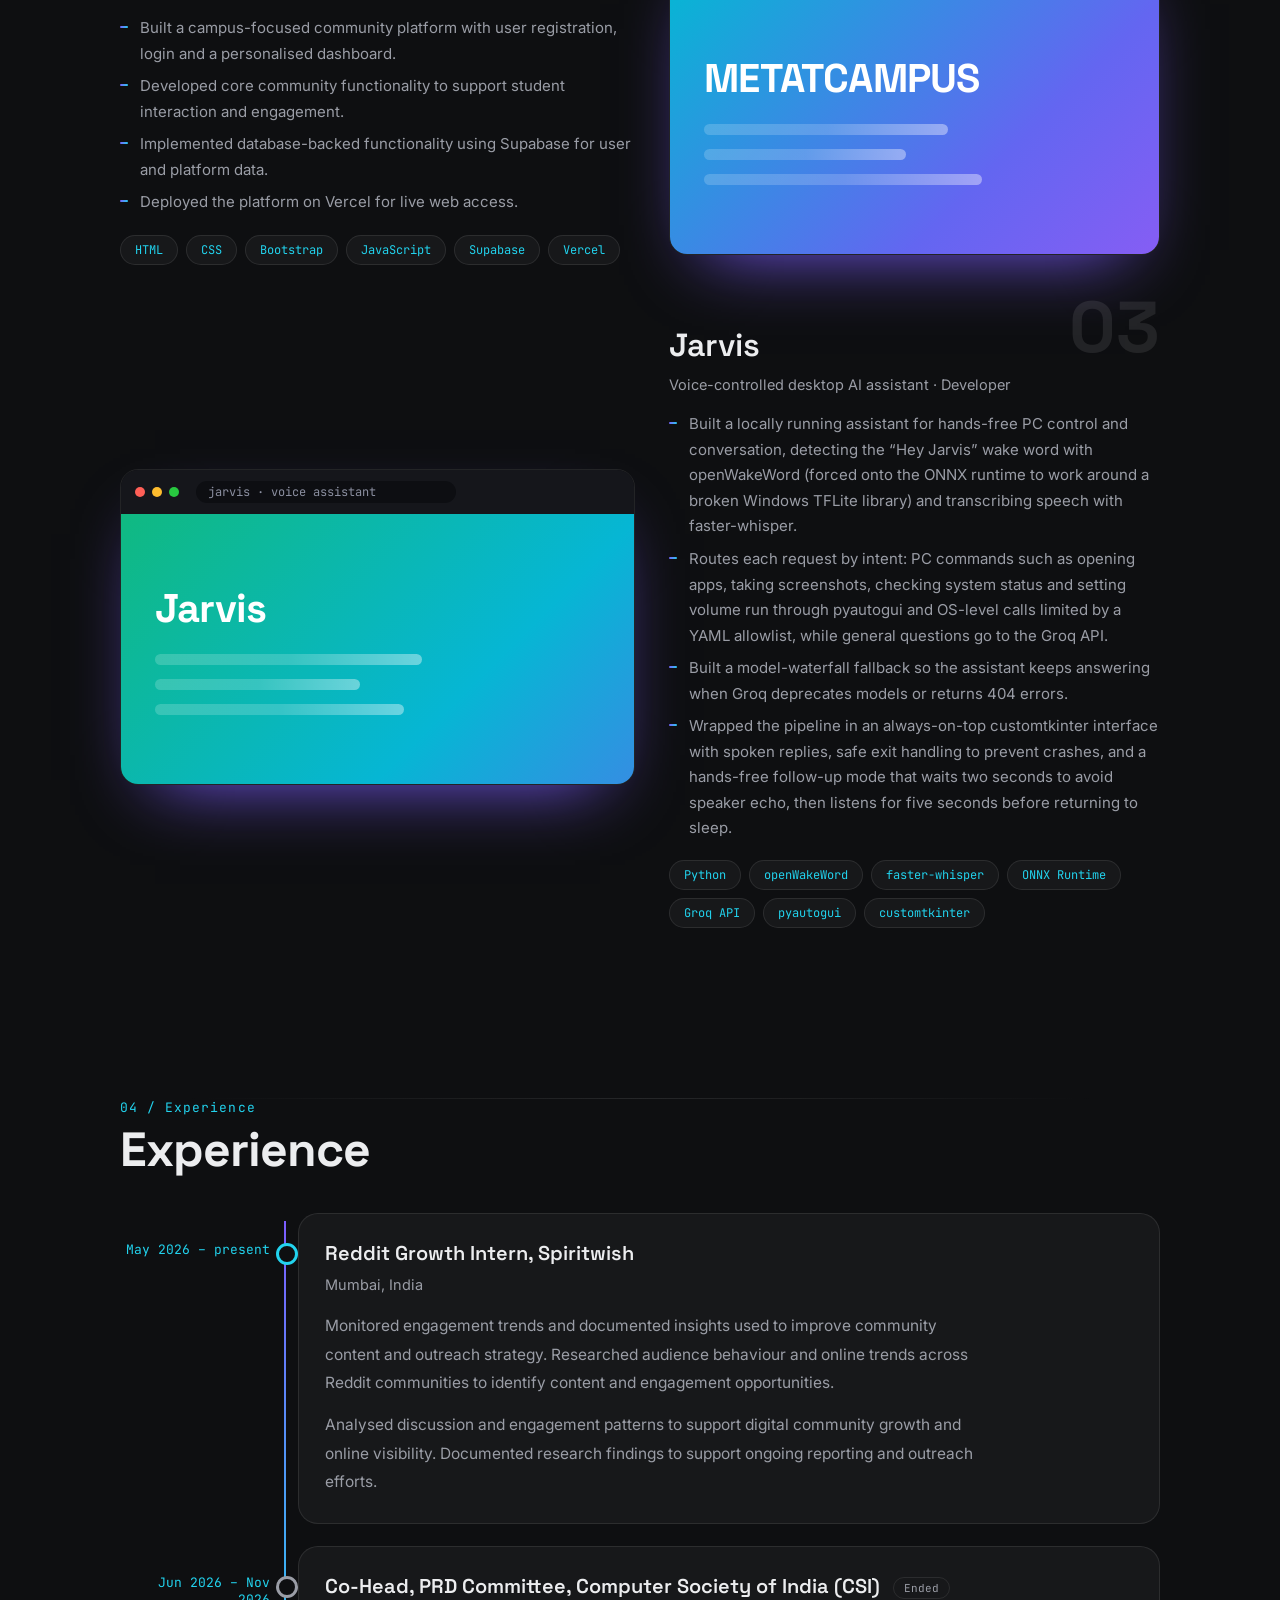
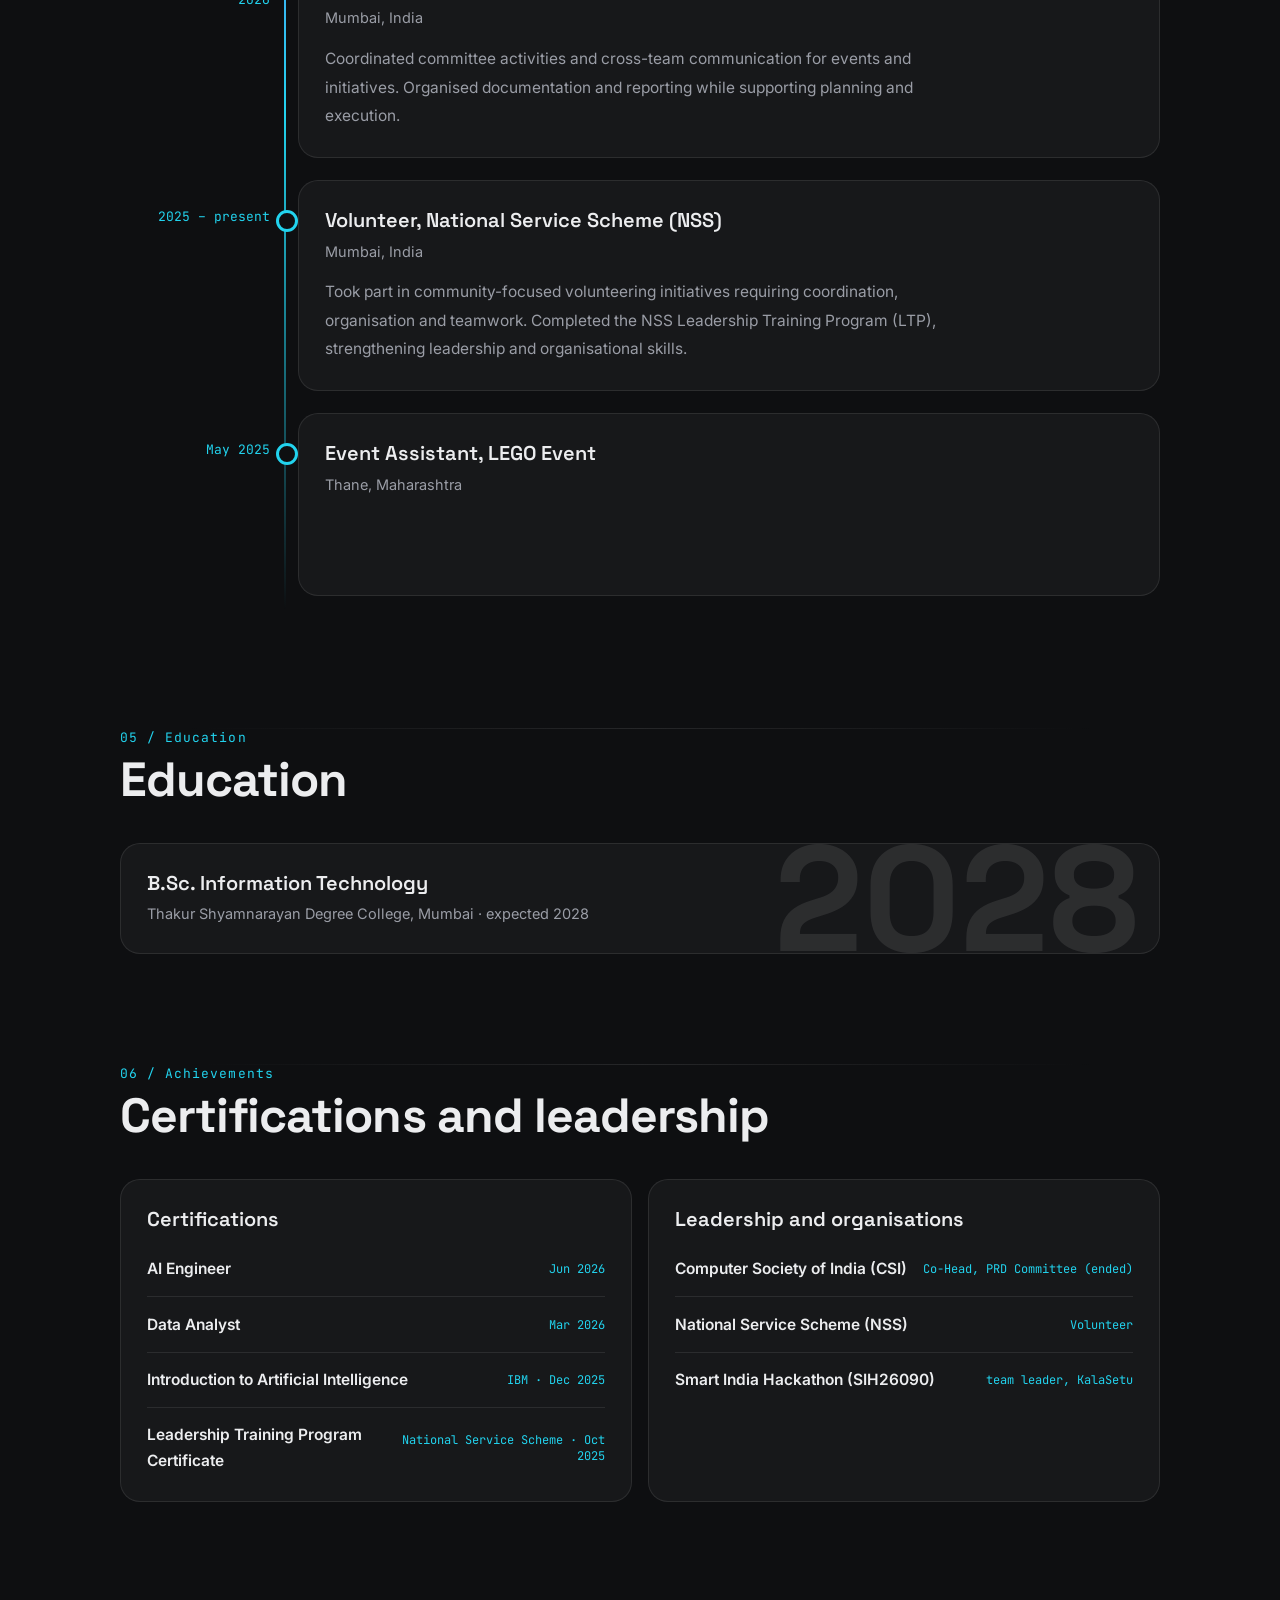
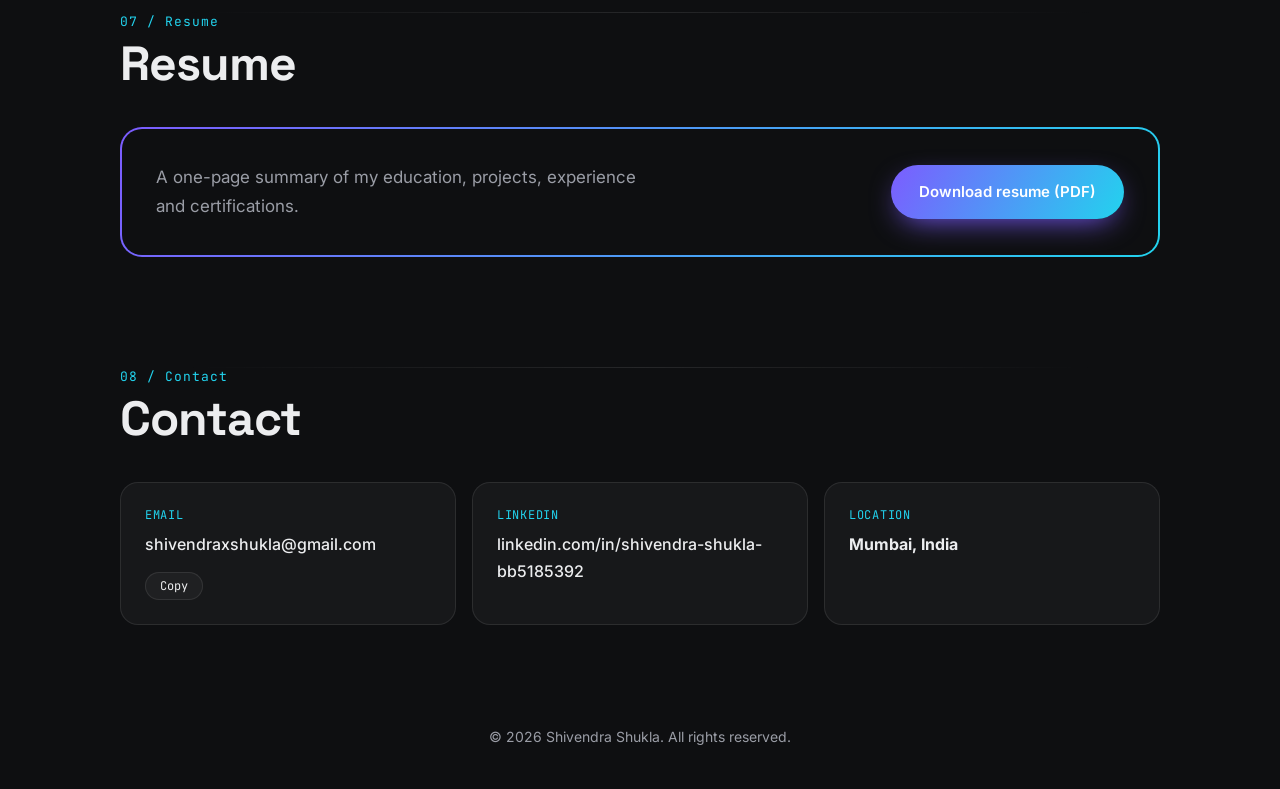
==== commit aeca4577: "Add iOS-style multilingual Hello intro" ====
--- a/index.html
+++ b/index.html
@@ -20,7 +20,7 @@
 <script>try{localStorage.removeItem("t")}catch(e){}</script>
 <link rel="stylesheet" href="assets/css/redesign.css">
 <noscript><style>.reveal{opacity:1!important;transform:none!important}.pre{display:none}</style></noscript>
-</head>
+<link rel="stylesheet" href="assets/enhance.css"></head>
 <body>
 <div class="pre" id="pre"><span>shiv<i>_</i></span><b></b></div>
 <a class="skip" href="#main">Skip to content</a>
@@ -235,5 +235,6 @@
 
 <footer><p>© <span id="year">2026</span> Shivendra Shukla. All rights reserved.</p></footer>
 <script src="assets/js/redesign.js"></script>
+<script src="assets/enhance.js" defer></script><script src="assets/js/ios-hello.js" defer></script>
 </body>
 </html>
--- a/assets/css/redesign.css
+++ b/assets/css/redesign.css
@@ -210,3 +210,14 @@
 .bg,.glow,.progress,.totop,#fx{display:none!important}
 .blob,.grid{animation:none}
 body{background:var(--bg)}
+
+/* v6 */
+html{background:#0F1115}
+body{background:transparent!important}
+body::before{
+  content:"";position:fixed;inset:0;z-index:-1;pointer-events:none;
+  background:
+    radial-gradient(1200px 650px at 50% -10%,rgba(130,150,205,.22),transparent 70%),
+    radial-gradient(900px 500px at 100% 100%,rgba(100,120,170,.12),transparent 70%),
+    linear-gradient(180deg,#151922 0%,#0F1115 55%,#0C0E12 100%);
+}
--- a/assets/enhance.css
+++ b/assets/enhance.css
@@ -0,0 +1,140 @@
+/* ===== enhance.css : theme background, scroll animations, mobile fixes ===== */
+:root{
+  --enh-bg:#0E0F11;          /* matches your theme-color */
+  --enh-accent:#8ab4ff;      /* change this to your accent colour */
+  --enh-ease:cubic-bezier(.22,.8,.24,1);
+}
+
+html{
+  scroll-behavior:smooth;
+  scroll-padding-top:76px;
+  -webkit-text-size-adjust:100%;
+}
+body{
+  background:var(--enh-bg) !important;
+  overflow-x:hidden;
+  -webkit-tap-highlight-color:transparent;
+}
+img,video,svg,iframe{max-width:100%;height:auto}
+h1,h2,h3,p,a,li{overflow-wrap:anywhere}
+
+/* Fixed ambient background that matches the dark theme */
+body::before{
+  content:"";
+  position:fixed; inset:0;
+  z-index:-1; pointer-events:none;
+  background:
+    radial-gradient(60vmax 60vmax at 12% 8%,  color-mix(in srgb,var(--enh-accent) 14%,transparent), transparent 60%),
+    radial-gradient(50vmax 50vmax at 92% 38%, rgba(160,120,255,.10), transparent 60%),
+    radial-gradient(55vmax 55vmax at 20% 95%, color-mix(in srgb,var(--enh-accent) 9%,transparent), transparent 60%),
+    var(--enh-bg);
+  animation:enh-drift 22s ease-in-out infinite alternate;
+}
+@keyframes enh-drift{
+  from{transform:translate3d(0,0,0) scale(1)}
+  to  {transform:translate3d(-2%,2%,0) scale(1.06)}
+}
+
+/* Let the ambient background show through every section */
+section, main, footer{background-color:transparent !important}
+section{position:relative}
+section + section::before{
+  content:""; display:block; height:1px; width:min(1100px,88%);
+  margin:0 auto 0; 
+  background:linear-gradient(90deg,transparent,rgba(255,255,255,.10),transparent);
+}
+
+/* Header: glass effect once you scroll */
+header{transition:background .35s var(--enh-ease),box-shadow .35s var(--enh-ease),backdrop-filter .35s}
+header.enh-scrolled{
+  background:rgba(14,15,17,.72) !important;
+  -webkit-backdrop-filter:blur(14px) saturate(140%);
+  backdrop-filter:blur(14px) saturate(140%);
+  box-shadow:0 1px 0 rgba(255,255,255,.07);
+}
+
+/* Scroll progress bar */
+#enh-progress{
+  position:fixed; top:0; left:0; height:3px; width:100%;
+  transform-origin:0 50%; transform:scaleX(0);
+  background:linear-gradient(90deg,var(--enh-accent),#c4a8ff);
+  z-index:9999; pointer-events:none;
+}
+
+/* Active nav link */
+nav a.enh-active{color:var(--enh-accent) !important}
+
+/* ---------- Reveal-on-scroll (only active when JS runs) ---------- */
+.enh-js .enh-reveal{
+  opacity:0; transform:translate3d(0,28px,0);
+  transition:opacity .8s var(--enh-ease),transform .8s var(--enh-ease);
+  transition-delay:var(--enh-d,0ms);
+  will-change:opacity,transform;
+}
+.enh-js .enh-reveal.enh-left {transform:translate3d(-34px,0,0)}
+.enh-js .enh-reveal.enh-right{transform:translate3d(34px,0,0)}
+.enh-js .enh-reveal.enh-pop  {transform:scale(.92)}
+.enh-js .enh-reveal.enh-in{opacity:1;transform:none}
+
+/* Hover polish for cards / project blocks */
+article, section li{transition:transform .35s var(--enh-ease),box-shadow .35s var(--enh-ease),border-color .35s}
+@media (hover:hover){
+  article:hover{
+    transform:translateY(-4px);
+    box-shadow:0 14px 40px rgba(0,0,0,.45),0 0 0 1px color-mix(in srgb,var(--enh-accent) 35%,transparent);
+  }
+}
+
+/* ---------- MOBILE ---------- */
+@media (max-width:768px){
+  body::before{animation:none}                     /* save battery on phones */
+  section{padding-left:20px !important;padding-right:20px !important}
+  main section{padding-top:64px;padding-bottom:64px}
+  #top, header + main > section:first-child{min-height:100svh}
+  h1{font-size:clamp(2.1rem,9.5vw,3.2rem) !important;line-height:1.1}
+  h2{font-size:clamp(1.6rem,7vw,2.2rem) !important}
+  p,li{line-height:1.65}
+
+  /* hero buttons stack nicely */
+  a[href="#projects"],a[href="#contact"]{display:inline-block;margin:6px 6px 0 0}
+
+  /* touch-friendly targets */
+  a,button{min-height:44px}
+  nav a{display:flex;align-items:center}
+
+  /* slide-down mobile menu (JS toggles .enh-open on <header>) */
+  header.enh-nav-ready{position:sticky;top:0;z-index:1000}
+  header.enh-nav-ready .enh-nav{
+    position:fixed; left:0; right:0; top:var(--enh-header-h,60px);
+    max-height:calc(100dvh - var(--enh-header-h,60px));
+    overflow-y:auto;
+    display:flex !important; flex-direction:column; gap:2px;
+    padding:12px 20px 28px;
+    background:rgba(14,15,17,.96);
+    -webkit-backdrop-filter:blur(16px); backdrop-filter:blur(16px);
+    border-bottom:1px solid rgba(255,255,255,.08);
+    transform:translateY(-12px); opacity:0; visibility:hidden;
+    transition:transform .35s var(--enh-ease),opacity .3s,visibility 0s .35s;
+  }
+  header.enh-nav-ready.enh-open .enh-nav{
+    transform:none; opacity:1; visibility:visible;
+    transition:transform .35s var(--enh-ease),opacity .3s,visibility 0s;
+  }
+  header.enh-nav-ready .enh-nav ul{
+    display:flex !important; flex-direction:column; gap:2px;
+    margin:0; padding:0; list-style:none;
+  }
+  header.enh-nav-ready .enh-nav a{padding:12px 4px;font-size:1.05rem}
+  body.enh-lock{overflow:hidden}
+
+  /* simpler reveal distance on small screens */
+  .enh-js .enh-reveal.enh-left,.enh-js .enh-reveal.enh-right{transform:translate3d(0,24px,0)}
+}
+
+/* Respect users who prefer less motion */
+@media (prefers-reduced-motion:reduce){
+  html{scroll-behavior:auto}
+  body::before{animation:none}
+  .enh-js .enh-reveal{opacity:1 !important;transform:none !important;transition:none !important}
+  *{animation-duration:.01ms !important;transition-duration:.01ms !important}
+}
